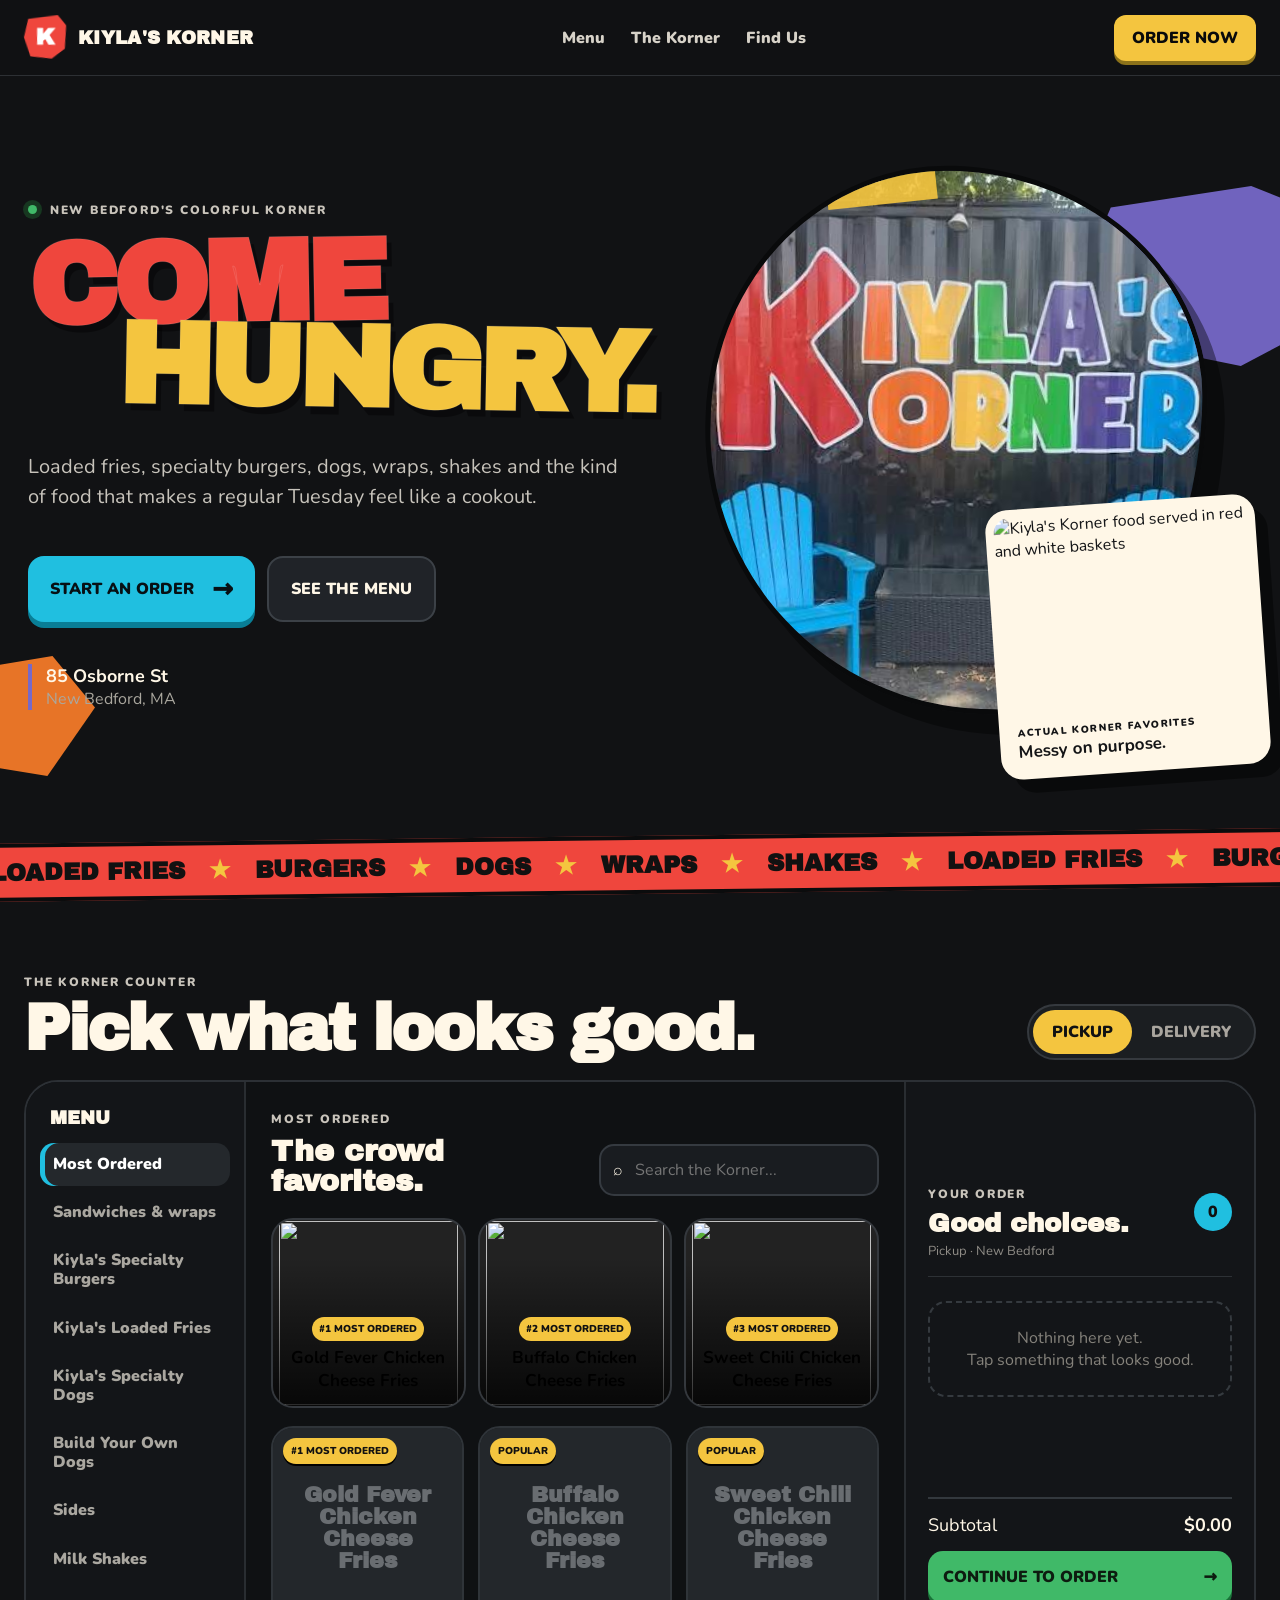
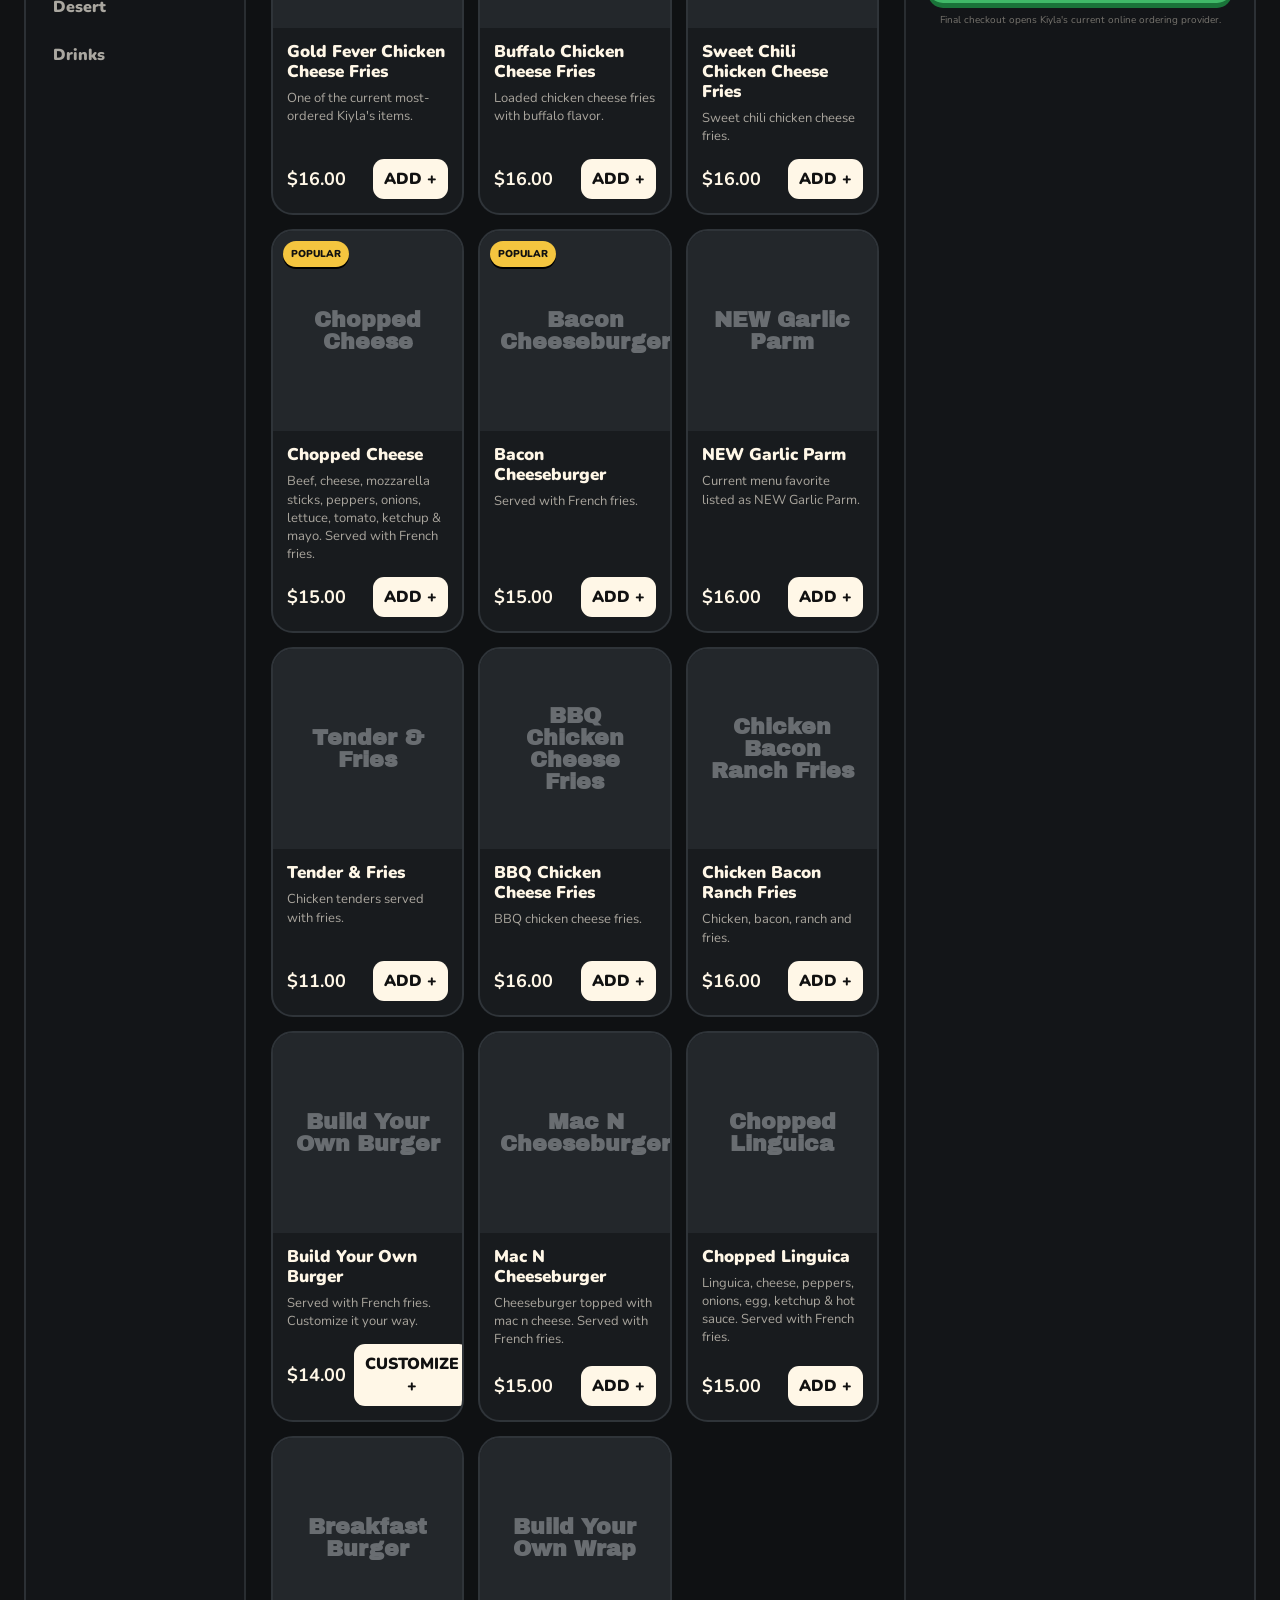
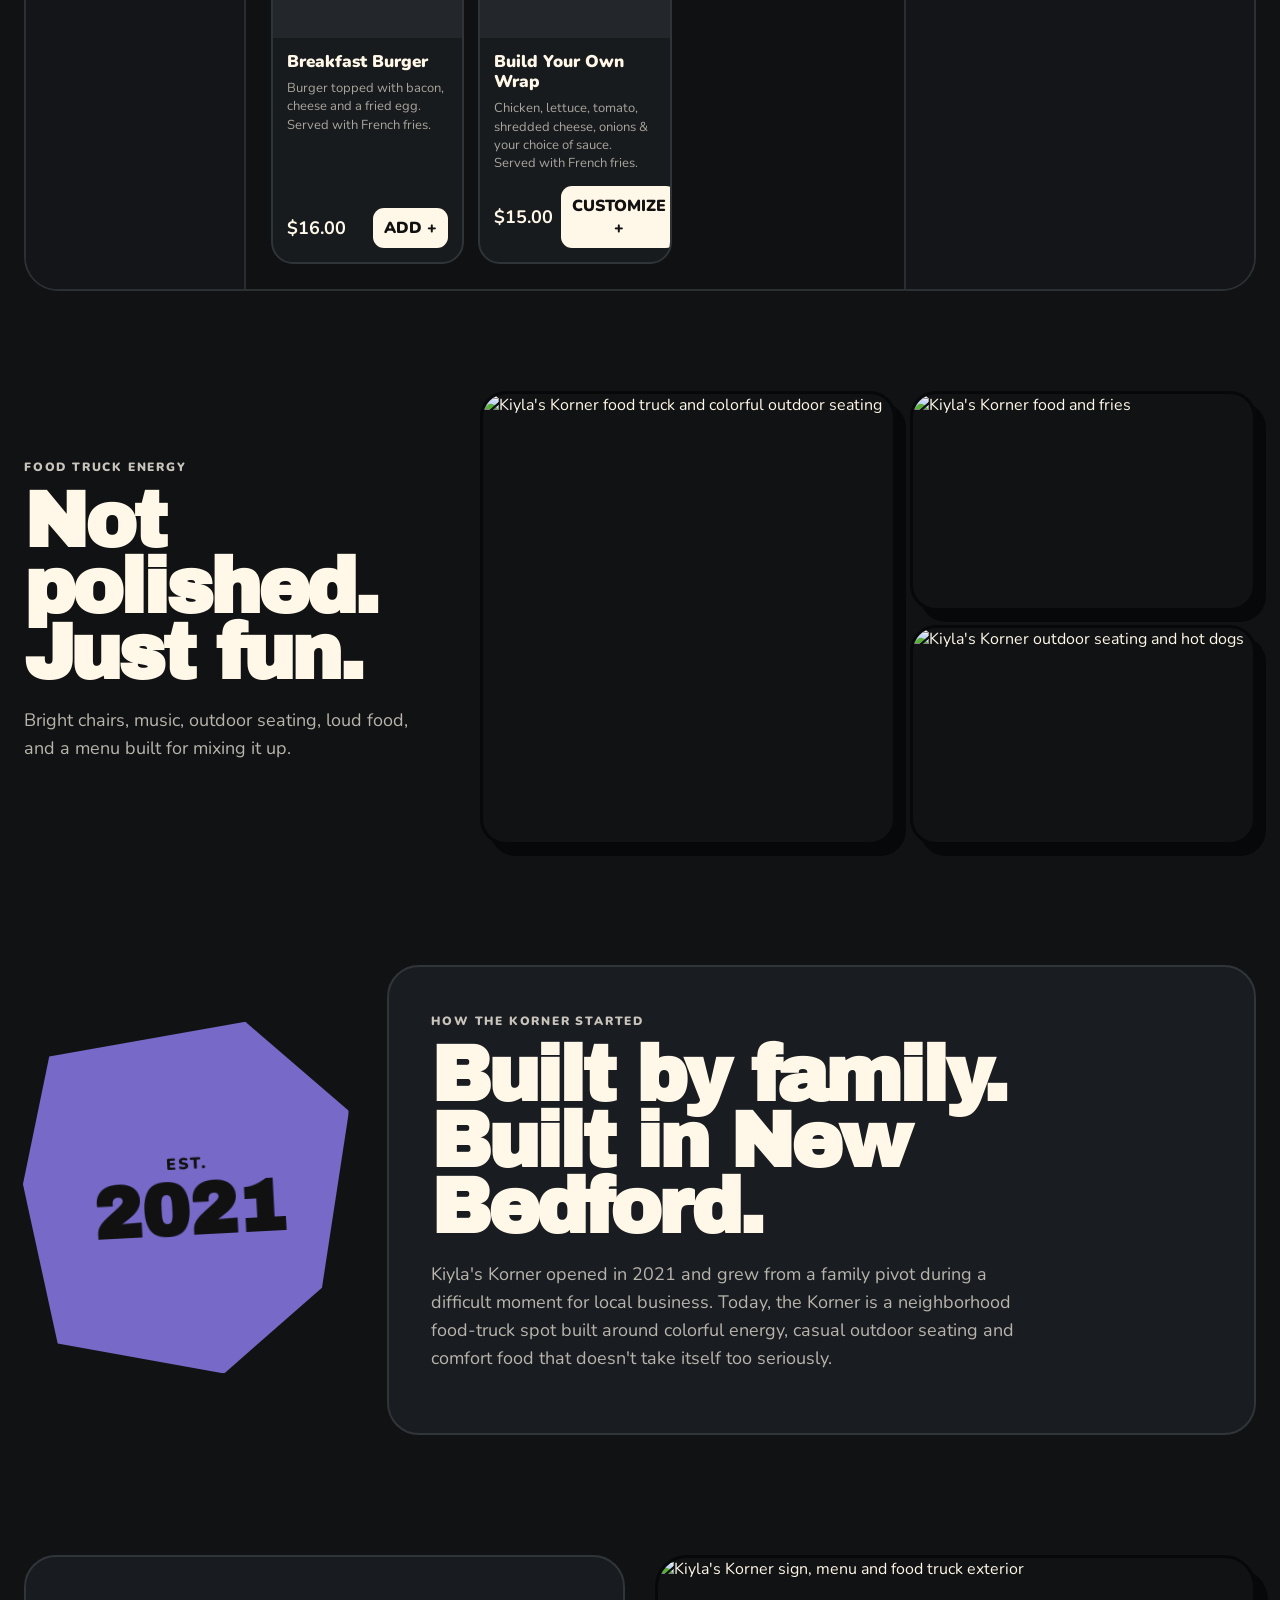
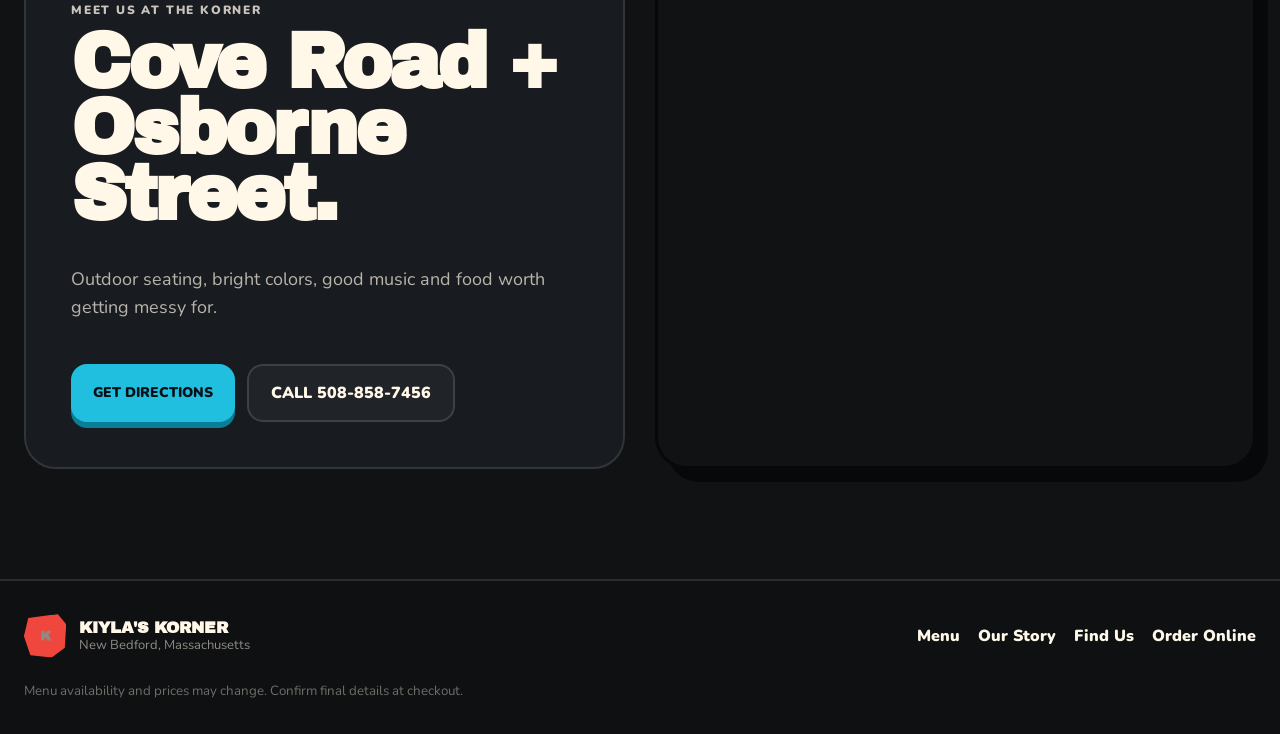
==== index.html @ dd26eed7 "Add files via upload" ====
<!doctype html>
<html lang="en">
<head>
  <meta charset="utf-8" />
  <meta name="viewport" content="width=device-width, initial-scale=1" />
  <title>Kiyla's Korner | New Bedford Food Truck</title>
  <meta name="description" content="Order Kiyla's Korner favorites in New Bedford: loaded fries, specialty burgers, dogs, wraps, shakes, sides and more." />
  <meta name="theme-color" content="#111214" />
  <link rel="canonical" href="https://kiylaskorner.com/" />
  <meta property="og:title" content="Kiyla's Korner | Come Hungry" />
  <meta property="og:description" content="A colorful New Bedford food truck with loaded fries, specialty burgers, dogs, wraps, shakes and more." />
  <meta property="og:type" content="restaurant" />
  <link rel="stylesheet" href="styles.css" />
  <script type="application/ld+json">
  {
    "@context":"https://schema.org",
    "@type":"Restaurant",
    "name":"Kiyla's Korner",
    "telephone":"+1-508-858-7456",
    "address":{
      "@type":"PostalAddress",
      "streetAddress":"85 Osborne St",
      "addressLocality":"New Bedford",
      "addressRegion":"MA",
      "postalCode":"02740",
      "addressCountry":"US"
    },
    "servesCuisine":["American","Burgers","Hot Dogs","Food Truck"],
    "acceptsReservations":"False",
    "url":"https://kiylaskorner.com/",
    "sameAs":["https://order.online/store/kiyla-s-korner-cove-rd-31271415"]
  }
  </script>
</head>
<body>
  <header class="site-header">
    <a class="brand" href="#top" aria-label="Kiyla's Korner home">
      <span class="brand-rock"><span>K</span></span>
      <span class="brand-name">KIYLA'S KORNER</span>
    </a>
    <nav class="desktop-nav" aria-label="Main navigation">
      <a href="#menu">Menu</a>
      <a href="#story">The Korner</a>
      <a href="#visit">Find Us</a>
    </nav>
    <button class="order-now" data-scroll-order>ORDER NOW</button>
  </header>

  <main id="top">
    <section class="hero">
      <div class="hero-stone hero-stone-a"></div>
      <div class="hero-stone hero-stone-b"></div>
      <div class="hero-copy">
        <div class="eyebrow"><span class="status-dot"></span> NEW BEDFORD'S COLORFUL KORNER</div>
        <h1 aria-label="Come hungry">
          <span class="hero-line red">COME</span>
          <span class="hero-line yellow">HUNGRY.</span>
        </h1>
        <p class="hero-sub">Loaded fries, specialty burgers, dogs, wraps, shakes and the kind of food that makes a regular Tuesday feel like a cookout.</p>
        <div class="hero-actions">
          <button class="big-cta" data-scroll-order>START AN ORDER <span>→</span></button>
          <a class="ghost-cta" href="#menu">SEE THE MENU</a>
        </div>
        <div class="hero-address">
          <strong>85 Osborne St</strong>
          <span>New Bedford, MA</span>
        </div>
      </div>

      <div class="hero-visual">
        <div class="hero-photo-frame">
          <img src="assets/kiylas-korner-brand-reference.png" alt="Kiyla's Korner colorful outdoor seating area and sign" />
          <span class="tape tape-a"></span>
          <span class="tape tape-b"></span>
        </div>
        <div class="hero-food-card">
          <img src="https://kiylas-korner.food-menu.net/media/2-kiylas-korner.jpg" alt="Kiyla's Korner food served in red and white baskets" />
          <div class="hero-food-card-copy">
            <span>ACTUAL KORNER FAVORITES</span>
            <strong>Messy on purpose.</strong>
          </div>
        </div>
      </div>
    </section>

    <section class="ticker" aria-label="Kiyla's Korner specialties">
      <div class="ticker-track">
        <span>LOADED FRIES</span><i>★</i><span>BURGERS</span><i>★</i><span>DOGS</span><i>★</i><span>WRAPS</span><i>★</i><span>SHAKES</span><i>★</i>
        <span>LOADED FRIES</span><i>★</i><span>BURGERS</span><i>★</i><span>DOGS</span><i>★</i><span>WRAPS</span><i>★</i><span>SHAKES</span><i>★</i>
      </div>
    </section>

    <section class="order-shell" id="menu">
      <div class="order-intro">
        <div>
          <span class="section-kicker">THE KORNER COUNTER</span>
          <h2>Pick what looks good.</h2>
        </div>
        <div class="service-toggle" role="group" aria-label="Order type">
          <button class="active" data-mode="pickup">PICKUP</button>
          <button data-mode="delivery">DELIVERY</button>
        </div>
      </div>

      <div class="order-app">
        <aside class="category-rail" aria-label="Menu categories">
          <div class="rail-title">MENU</div>
          <div id="categoryButtons"></div>
        </aside>

        <section class="menu-panel">
          <div class="menu-tools">
            <div>
              <span id="categoryLabel" class="section-kicker">MOST ORDERED</span>
              <h3 id="categoryTitle">The crowd favorites.</h3>
            </div>
            <label class="search-box">
              <span>⌕</span>
              <input id="menuSearch" type="search" placeholder="Search the Korner..." />
            </label>
          </div>

          <div id="popularStrip" class="popular-strip"></div>
          <div id="foodGrid" class="food-grid"></div>
        </section>

        <aside class="cart-panel" aria-label="Cart">
          <div class="cart-sticky">
            <div class="cart-heading">
              <div>
                <span class="section-kicker">YOUR ORDER</span>
                <h3>Good choices.</h3>
              </div>
              <span id="cartCountBubble" class="cart-count">0</span>
            </div>
            <div class="cart-mode" id="cartMode">Pickup · New Bedford</div>
            <div id="cartItems" class="cart-items"></div>
            <div class="cart-summary">
              <div><span>Subtotal</span><strong id="cartSubtotal">$0.00</strong></div>
              <button id="checkoutButton" class="checkout-btn">CONTINUE TO ORDER <span>→</span></button>
              <small>Final checkout opens Kiyla's current online ordering provider.</small>
            </div>
          </div>
        </aside>
      </div>
    </section>

    <section class="photo-break">
      <div class="photo-break-copy">
        <span class="section-kicker">FOOD TRUCK ENERGY</span>
        <h2>Not polished.<br>Just fun.</h2>
        <p>Bright chairs, music, outdoor seating, loud food, and a menu built for mixing it up.</p>
      </div>
      <div class="photo-mosaic">
        <div class="mosaic-card tall"><img src="https://kiylas-korner.food-menu.net/media/3-kiylas-korner.jpg" alt="Kiyla's Korner food truck and colorful outdoor seating" /></div>
        <div class="mosaic-card"><img src="https://kiylas-korner.food-menu.net/media/4-kiylas-korner.jpg" alt="Kiyla's Korner food and fries" /></div>
        <div class="mosaic-card"><img src="https://kiylas-korner.food-menu.net/media/5-kiylas-korner.jpg" alt="Kiyla's Korner outdoor seating and hot dogs" /></div>
      </div>
    </section>

    <section class="story" id="story">
      <div class="story-rock">
        <span>EST.</span>
        <strong>2021</strong>
      </div>
      <div class="story-copy">
        <span class="section-kicker">HOW THE KORNER STARTED</span>
        <h2>Built by family.<br>Built in New Bedford.</h2>
        <p>Kiyla's Korner opened in 2021 and grew from a family pivot during a difficult moment for local business. Today, the Korner is a neighborhood food-truck spot built around colorful energy, casual outdoor seating and comfort food that doesn't take itself too seriously.</p>
      </div>
    </section>

    <section class="visit" id="visit">
      <div class="visit-copy">
        <span class="section-kicker">MEET US AT THE KORNER</span>
        <h2>Cove Road + Osborne Street.</h2>
        <p>Outdoor seating, bright colors, good music and food worth getting messy for.</p>
        <div class="visit-actions">
          <a class="big-cta small" href="https://maps.apple.com/?q=Kiyla%27s%20Korner%2085%20Osborne%20St%20New%20Bedford%20MA" target="_blank" rel="noopener">GET DIRECTIONS</a>
          <a class="ghost-cta" href="tel:+15088587456">CALL 508-858-7456</a>
        </div>
      </div>
      <div class="visit-image">
        <img src="https://kiylas-korner.food-menu.net/media/1-kiylas-korner.jpg" alt="Kiyla's Korner sign, menu and food truck exterior" />
      </div>
    </section>
  </main>

  <footer>
    <div class="footer-brand">
      <span class="brand-rock"><span>K</span></span>
      <div>
        <strong>KIYLA'S KORNER</strong>
        <span>New Bedford, Massachusetts</span>
      </div>
    </div>
    <div class="footer-links">
      <a href="#menu">Menu</a>
      <a href="#story">Our Story</a>
      <a href="#visit">Find Us</a>
      <a href="https://order.online/store/kiyla-s-korner-cove-rd-31271415" target="_blank" rel="noopener">Order Online</a>
    </div>
    <small>Menu availability and prices may change. Confirm final details at checkout.</small>
  </footer>

  <div class="mobile-cart-bar" id="mobileCartBar">
    <div>
      <strong id="mobileCartCount">0 items</strong>
      <span id="mobileCartTotal">$0.00</span>
    </div>
    <button id="mobileCartButton">VIEW ORDER</button>
  </div>

  <dialog id="itemDialog" class="item-dialog">
    <button class="dialog-close" id="dialogClose" aria-label="Close">×</button>
    <div class="dialog-media" id="dialogMedia"></div>
    <div class="dialog-body">
      <span class="section-kicker" id="dialogCategory"></span>
      <h3 id="dialogName"></h3>
      <p id="dialogDescription"></p>
      <div id="dialogOptions" class="dialog-options"></div>
      <div class="dialog-bottom">
        <div>
          <span>Price</span>
          <strong id="dialogPrice"></strong>
        </div>
        <button id="dialogAdd">ADD TO ORDER</button>
      </div>
    </div>
  </dialog>

  <script src="app.js"></script>
</body>
</html>
---- styles.css ----
@import url('https://fonts.googleapis.com/css2?family=Archivo+Black&family=Nunito:wght@500;600;700;800;900&display=swap');

:root{
  --bg:#111214;--panel:#17191c;--panel2:#1d2024;--cream:#fff7e7;--muted:#aaa79e;
  --red:#ef463d;--orange:#f47b29;--yellow:#f4c53f;--green:#40b968;--purple:#7669c8;
  --blue:#3997dc;--cyan:#20bfe0;--line:#30343a;--black:#090a0b;
}
*{box-sizing:border-box}
html{scroll-behavior:smooth}
body{margin:0;background:var(--bg);color:var(--cream);font-family:Nunito,system-ui,sans-serif;overflow-x:hidden}
button,input{font:inherit}
button,a{touch-action:manipulation}
a{color:inherit}
.site-header{position:sticky;top:0;z-index:100;height:76px;padding:0 24px;display:flex;align-items:center;justify-content:space-between;gap:18px;background:rgba(17,18,20,.91);backdrop-filter:blur(14px);border-bottom:1px solid #2d3034}
.brand{display:flex;align-items:center;gap:11px;text-decoration:none}
.brand-rock{width:43px;height:43px;display:grid;place-items:center;background:var(--red);color:white;clip-path:polygon(13% 4%,82% 0,100% 25%,93% 79%,61% 100%,12% 91%,0 46%);transform:rotate(-4deg);filter:drop-shadow(3px 3px 0 #000)}
.brand-rock span{font:900 23px/1 "Archivo Black";transform:rotate(4deg)}
.brand-name{font:900 18px/1 "Archivo Black";letter-spacing:.3px}
.desktop-nav{display:flex;gap:26px}
.desktop-nav a{text-decoration:none;font-weight:900;color:#d7d2c8}
.desktop-nav a:hover{color:var(--cyan)}
.order-now{border:0;padding:12px 18px;border-radius:12px;background:var(--yellow);color:var(--black);font-weight:1000;box-shadow:0 4px 0 #8c721a}
.hero{min-height:760px;position:relative;display:grid;grid-template-columns:1fr 1fr;gap:36px;padding:58px max(28px,calc((100vw - 1480px)/2));overflow:hidden}
.hero-copy{position:relative;z-index:3;display:flex;flex-direction:column;justify-content:center;align-items:flex-start;padding:20px 0}
.eyebrow,.section-kicker{font-weight:1000;letter-spacing:1.8px;text-transform:uppercase;font-size:12px;color:#c9c4bb}
.status-dot{display:inline-block;width:9px;height:9px;border-radius:50%;background:var(--green);box-shadow:0 0 0 5px #173720;margin-right:8px}
.hero h1{margin:20px 0 18px;font:900 clamp(70px,9vw,148px)/.76 "Archivo Black";letter-spacing:-6px;text-transform:uppercase}
.hero-line{display:block;text-shadow:5px 7px 0 rgba(0,0,0,.4);-webkit-text-stroke:1px rgba(255,255,255,.12)}
.hero-line.red{color:var(--red);transform:rotate(-1deg)}
.hero-line.yellow{color:var(--yellow);margin-left:7vw;transform:rotate(1deg)}
.hero-sub{max-width:590px;color:#c7c3bb;font-size:20px;line-height:1.5}
.hero-actions,.visit-actions{display:flex;gap:12px;flex-wrap:wrap;margin-top:24px}
.big-cta,.ghost-cta{border:0;border-radius:16px;padding:16px 22px;text-decoration:none;font-weight:1000;display:inline-flex;align-items:center;gap:18px}
.big-cta{background:var(--cyan);color:#071014;box-shadow:0 6px 0 #097e96}
.big-cta span{font-size:25px}
.big-cta.small{font-size:14px}
.ghost-cta{background:#202328;border:2px solid #3c4147;color:var(--cream)}
.hero-address{display:flex;flex-direction:column;margin-top:42px;border-left:4px solid var(--purple);padding-left:14px}
.hero-address strong{font-size:18px}.hero-address span{color:var(--muted)}
.hero-visual{position:relative;min-height:640px;display:flex;align-items:center;justify-content:center}
.hero-photo-frame{position:absolute;inset:5% 8% 10% 3%;border-radius:48% 52% 40% 57% / 47% 42% 58% 52%;overflow:hidden;border:5px solid #090a0b;box-shadow:18px 20px 0 rgba(0,0,0,.4);transform:rotate(2deg)}
.hero-photo-frame img{width:100%;height:100%;object-fit:cover;display:block}
.hero-food-card{position:absolute;width:48%;right:-2%;bottom:1%;background:var(--cream);color:#141517;padding:8px;border-radius:22px;box-shadow:12px 14px 0 rgba(0,0,0,.45);transform:rotate(-4deg);z-index:4}
.hero-food-card img{width:100%;aspect-ratio:1.28/1;object-fit:cover;object-position:73% center;border-radius:16px;display:block}
.hero-food-card-copy{padding:10px 10px 8px}.hero-food-card-copy span{display:block;font-size:10px;font-weight:1000;letter-spacing:1.4px}.hero-food-card-copy strong{font-size:17px}
.tape{position:absolute;width:110px;height:28px;background:rgba(244,197,63,.9);z-index:2}.tape-a{top:8px;left:22%;transform:rotate(-8deg)}.tape-b{bottom:18px;right:12%;transform:rotate(6deg);background:rgba(32,191,224,.88)}
.hero-stone{position:absolute;opacity:.95;filter:drop-shadow(8px 8px 0 #070809)}
.hero-stone-a{width:260px;height:180px;background:var(--purple);right:-70px;top:110px;clip-path:polygon(8% 12%,62% 0,100% 22%,92% 74%,58% 100%,7% 85%,0 39%)}
.hero-stone-b{width:170px;height:120px;background:var(--orange);left:-75px;bottom:60px;clip-path:polygon(8% 16%,75% 0,100% 43%,72% 100%,8% 85%,0 40%)}
.ticker{overflow:hidden;background:var(--red);border-block:4px solid #0b0c0d;transform:rotate(-.7deg);margin-inline:-10px}
.ticker-track{display:flex;gap:24px;white-space:nowrap;padding:13px 0;font:900 24px/1 "Archivo Black";color:#111;animation:ticker 24s linear infinite}
.ticker i{font-style:normal;color:var(--yellow)}
@keyframes ticker{to{transform:translateX(-50%)}}
.order-shell{max-width:1540px;margin:76px auto;padding:0 24px}
.order-intro{display:flex;align-items:end;justify-content:space-between;gap:18px;margin-bottom:20px}
.order-intro h2{font:900 clamp(38px,5vw,68px)/.95 "Archivo Black";margin:7px 0 0;letter-spacing:-2px}
.service-toggle{display:flex;background:#1b1e21;border:2px solid #35393e;padding:4px;border-radius:999px}
.service-toggle button{border:0;background:transparent;color:#a9a59e;font-weight:1000;padding:11px 19px;border-radius:999px}
.service-toggle button.active{background:var(--yellow);color:#101113}
.order-app{display:grid;grid-template-columns:220px minmax(0,1fr) 350px;border:2px solid #2c3035;border-radius:34px;overflow:hidden;background:#0f1113;min-height:800px}
.category-rail{padding:22px 14px;border-right:2px solid #292d31;background:#131518}
.rail-title{font:900 18px/1 "Archivo Black";margin:5px 10px 16px}
#categoryButtons{display:flex;flex-direction:column;gap:5px}
#categoryButtons button{border:0;background:transparent;color:#aaa7a0;text-align:left;padding:12px 13px;border-radius:14px;font-weight:900;line-height:1.2}
#categoryButtons button.active{background:#24282c;color:white;box-shadow:inset 5px 0 var(--cyan)}
.menu-panel{padding:25px;min-width:0}
.menu-tools{display:flex;justify-content:space-between;align-items:end;gap:18px;margin-bottom:22px}
.menu-tools h3{font:900 30px/1 "Archivo Black";margin:7px 0 0}
.search-box{display:flex;align-items:center;gap:8px;background:#191c20;border:2px solid #353a40;border-radius:15px;padding:0 12px;min-width:280px}
.search-box input{width:100%;background:none;border:0;outline:none;color:white;padding:13px 4px}
.popular-strip{display:grid;grid-template-columns:repeat(3,1fr);gap:12px;margin-bottom:18px}
.popular-card{min-height:190px;position:relative;border-radius:22px;overflow:hidden;border:2px solid #34383d;background:#222}
.popular-card img{width:100%;height:100%;object-fit:cover;display:block}
.popular-card::after{content:"";position:absolute;inset:0;background:linear-gradient(transparent 20%,rgba(0,0,0,.78))}
.popular-card-copy{position:absolute;z-index:2;left:14px;right:14px;bottom:14px}
.popular-card-copy span{font-size:10px;font-weight:1000;background:var(--yellow);color:#111;padding:5px 7px;border-radius:999px}
.popular-card-copy strong{display:block;font-size:17px;margin-top:8px}
.food-grid{display:grid;grid-template-columns:repeat(3,minmax(0,1fr));gap:14px}
.food-card{position:relative;background:#181b1e;border:2px solid #2f3439;border-radius:22px;overflow:hidden;display:flex;flex-direction:column;transition:.18s transform,.18s border-color}
.food-card:hover{transform:translateY(-5px);border-color:#5b6168}
.food-photo{height:200px;background:#23272b;position:relative;overflow:hidden}
.food-photo img{width:100%;height:100%;object-fit:cover;display:block;transition:.28s transform}
.food-card:hover .food-photo img{transform:scale(1.035)}
.image-fallback{position:absolute;inset:0;display:grid;place-items:center;background:#23272b;color:#696d71;font:900 22px/1 "Archivo Black";text-align:center;padding:20px}
.food-badge{position:absolute;top:10px;left:10px;z-index:2;background:var(--yellow);color:#111;font-size:10px;font-weight:1000;padding:6px 8px;border-radius:999px;box-shadow:0 2px 0 #000}
.food-copy{padding:14px;display:flex;flex-direction:column;flex:1}
.food-name{font-weight:1000;font-size:17px;line-height:1.18}
.food-desc{color:#a9a59d;font-size:13px;line-height:1.4;margin:7px 0 14px}
.food-bottom{margin-top:auto;display:flex;align-items:center;justify-content:space-between;gap:8px}
.food-bottom strong{font-size:18px}
.food-add{border:0;background:var(--cream);color:#111;border-radius:11px;padding:9px 11px;font-weight:1000}
.cart-panel{border-left:2px solid #292d31;background:#131518;padding:22px}
.cart-sticky{position:sticky;top:100px}
.cart-heading{display:flex;justify-content:space-between;align-items:center}.cart-heading h3{font:900 26px/1 "Archivo Black";margin:6px 0}
.cart-count{width:38px;height:38px;border-radius:50%;background:var(--cyan);color:#111;display:grid;place-items:center;font-weight:1000}
.cart-mode{color:#8f8c86;font-size:13px;padding-bottom:16px;border-bottom:1px solid #2d3135}
.cart-items{min-height:220px;max-height:450px;overflow:auto;padding:8px 0}
.empty-cart{border:2px dashed #353a3f;border-radius:18px;padding:24px;text-align:center;color:#85827b;margin-top:16px}
.cart-line{display:grid;grid-template-columns:1fr auto;gap:9px;padding:12px 0;border-bottom:1px solid #2d3135}
.cart-line strong{font-size:14px}.cart-line small{display:block;color:#8c8982;margin-top:4px}
.cart-qty{display:flex;align-items:center;gap:6px}.cart-qty button{width:26px;height:26px;border-radius:50%;border:1px solid #50555a;background:#22262a;color:white}
.cart-summary{padding-top:14px;border-top:2px solid #33383d}
.cart-summary>div{display:flex;justify-content:space-between;font-size:18px}
.checkout-btn{width:100%;border:0;border-radius:15px;background:var(--green);color:#0d1c10;font-weight:1000;padding:15px;margin-top:14px;display:flex;justify-content:space-between;box-shadow:0 5px 0 #1a7339}
.cart-summary small{display:block;color:#77746e;text-align:center;margin-top:10px;font-size:10px}
.photo-break{max-width:1540px;margin:100px auto;padding:0 24px;display:grid;grid-template-columns:.7fr 1.3fr;gap:38px;align-items:center}
.photo-break-copy h2,.story h2,.visit h2{font:900 clamp(46px,6vw,82px)/.86 "Archivo Black";letter-spacing:-3px;margin:12px 0 20px}
.photo-break-copy p,.story-copy p,.visit-copy p{font-size:18px;line-height:1.55;color:#b8b4ac;max-width:600px}
.photo-mosaic{display:grid;grid-template-columns:1.2fr 1fr;grid-template-rows:1fr 1fr;gap:14px}
.mosaic-card{border-radius:26px;overflow:hidden;border:3px solid #070809;box-shadow:10px 11px 0 #070809;min-height:220px}
.mosaic-card.tall{grid-row:1/3}
.mosaic-card img{width:100%;height:100%;object-fit:cover;display:block}
.story{max-width:1540px;margin:120px auto;padding:0 24px;display:grid;grid-template-columns:.55fr 1.45fr;gap:34px;align-items:center}
.story-rock{min-height:350px;background:var(--purple);color:#111;clip-path:polygon(10% 7%,70% 0,100% 27%,89% 77%,58% 100%,8% 89%,0 43%);display:flex;flex-direction:column;align-items:center;justify-content:center;filter:drop-shadow(14px 15px 0 #070809);transform:rotate(-3deg)}
.story-rock span{font-weight:1000;letter-spacing:2px}.story-rock strong{font:900 72px/1 "Archivo Black"}
.story-copy{background:#191c20;border:2px solid #30353a;padding:42px;border-radius:32px}
.visit{max-width:1540px;margin:90px auto 110px;padding:0 24px;display:grid;grid-template-columns:1fr 1fr;gap:30px;align-items:stretch}
.visit-copy{background:#181b1f;border-radius:32px;padding:45px;border:2px solid #30353a;display:flex;flex-direction:column;justify-content:center}
.visit-image{border-radius:32px;overflow:hidden;border:3px solid #070809;box-shadow:12px 13px 0 #070809;min-height:470px}
.visit-image img{width:100%;height:100%;object-fit:cover;display:block}
footer{padding:34px max(24px,calc((100vw - 1490px)/2));border-top:2px solid #292d31;display:grid;grid-template-columns:1fr auto;gap:24px;align-items:center;background:#0e1012}
.footer-brand{display:flex;gap:12px;align-items:center}.footer-brand div{display:flex;flex-direction:column}.footer-brand strong{font-family:"Archivo Black"}.footer-brand span{color:#8f8c85;font-size:13px}
.footer-links{display:flex;gap:18px}.footer-links a{text-decoration:none;font-weight:900}
footer>small{grid-column:1/-1;color:#6f6d68}
.mobile-cart-bar{display:none}
.item-dialog{padding:0;border:0;border-radius:30px;background:#14171a;color:var(--cream);width:min(720px,94vw);max-height:90vh;overflow:auto;box-shadow:0 24px 80px rgba(0,0,0,.65)}
.item-dialog::backdrop{background:rgba(0,0,0,.72);backdrop-filter:blur(7px)}
.dialog-close{position:absolute;right:14px;top:14px;z-index:3;width:40px;height:40px;border-radius:50%;border:0;background:rgba(0,0,0,.65);color:white;font-size:28px}
.dialog-media{height:300px;background:#24272b;overflow:hidden}.dialog-media img{width:100%;height:100%;object-fit:cover}
.dialog-body{padding:26px}.dialog-body h3{font:900 32px/1 "Archivo Black";margin:8px 0 10px}.dialog-body p{color:#b0aca5;line-height:1.5}
.dialog-options h4{margin:20px 0 9px}.option-chips{display:flex;flex-wrap:wrap;gap:8px}
.option-chip{border:2px solid #3d4248;background:#202429;color:#ddd;border-radius:999px;padding:8px 11px;font-weight:900}.option-chip.selected{background:var(--yellow);color:#111;border-color:var(--yellow)}
.dialog-bottom{margin-top:25px;display:flex;justify-content:space-between;align-items:center;gap:12px;border-top:1px solid #34383d;padding-top:20px}.dialog-bottom>div{display:flex;flex-direction:column}.dialog-bottom strong{font-size:24px}
.dialog-bottom button{border:0;background:var(--cyan);color:#0a1114;border-radius:14px;padding:13px 17px;font-weight:1000}
@media (max-width:1180px){
  .order-app{grid-template-columns:190px 1fr}.cart-panel{display:none}
  .food-grid{grid-template-columns:repeat(2,1fr)}
  .mobile-cart-bar{display:flex;position:fixed;z-index:120;left:14px;right:14px;bottom:14px;background:var(--cream);color:#111;border-radius:18px;padding:11px 12px 11px 16px;justify-content:space-between;align-items:center;box-shadow:0 12px 50px rgba(0,0,0,.48)}
  .mobile-cart-bar div{display:flex;gap:10px;align-items:center}.mobile-cart-bar span{color:#514f4a}
  .mobile-cart-bar button{border:0;background:#111;color:white;border-radius:12px;padding:11px 15px;font-weight:1000}
}
@media (max-width:820px){
  .site-header{height:68px;padding:0 14px}.desktop-nav{display:none}.brand-name{font-size:15px}.order-now{padding:10px 13px}
  .hero{display:block;min-height:0;padding:36px 16px 54px}.hero-copy{padding:0}.hero h1{font-size:clamp(64px,22vw,102px);letter-spacing:-4px}.hero-line.yellow{margin-left:14vw}
  .hero-sub{font-size:17px}.hero-address{margin-top:28px}
  .hero-visual{min-height:510px;margin-top:25px}.hero-photo-frame{inset:2% 4% 13% 1%}.hero-food-card{width:55%;right:0}
  .order-shell{margin:46px auto;padding:0 12px}.order-intro{align-items:flex-start;flex-direction:column}.order-intro h2{font-size:45px}
  .order-app{display:block;border-radius:26px}.category-rail{border-right:0;border-bottom:2px solid #292d31;padding:13px}.rail-title{display:none}#categoryButtons{flex-direction:row;overflow-x:auto;padding-bottom:3px;scrollbar-width:none}#categoryButtons button{white-space:nowrap;flex:0 0 auto}#categoryButtons button.active{box-shadow:inset 0 -4px var(--cyan)}
  .menu-panel{padding:16px}.menu-tools{display:block}.search-box{min-width:0;margin-top:14px}.popular-strip{grid-template-columns:repeat(3,76vw);overflow-x:auto;scroll-snap-type:x mandatory;padding-bottom:5px}.popular-card{scroll-snap-align:start}
  .food-grid{grid-template-columns:1fr 1fr;gap:10px}.food-photo{height:150px}.food-copy{padding:11px}.food-name{font-size:15px}.food-desc{font-size:12px}.food-bottom strong{font-size:16px}.food-add{padding:8px 9px;font-size:12px}
  .photo-break,.story,.visit{display:block;margin:70px auto;padding:0 16px}.photo-break-copy h2,.story h2,.visit h2{font-size:54px}.photo-mosaic{margin-top:26px;display:grid;grid-template-columns:1fr 1fr}.mosaic-card{min-height:180px}.story-rock{min-height:280px;margin-bottom:30px}.story-copy,.visit-copy{padding:27px}.visit-image{margin-top:18px;min-height:360px}
  footer{display:block;padding:28px 18px 95px}.footer-links{flex-wrap:wrap;margin:22px 0}
  .dialog-media{height:240px}
}
@media (max-width:520px){
  .brand-rock{width:38px;height:38px}.brand-rock span{font-size:20px}
  .hero-visual{min-height:430px}.hero-food-card{width:62%}
  .food-grid{grid-template-columns:1fr 1fr}.food-photo{height:128px}.food-desc{display:none}.food-name{font-size:14px}
  .photo-mosaic{grid-template-columns:1fr}.mosaic-card.tall{grid-row:auto}.mosaic-card{min-height:240px}
}
@media (prefers-reduced-motion:reduce){*{scroll-behavior:auto!important}.ticker-track{animation:none}}
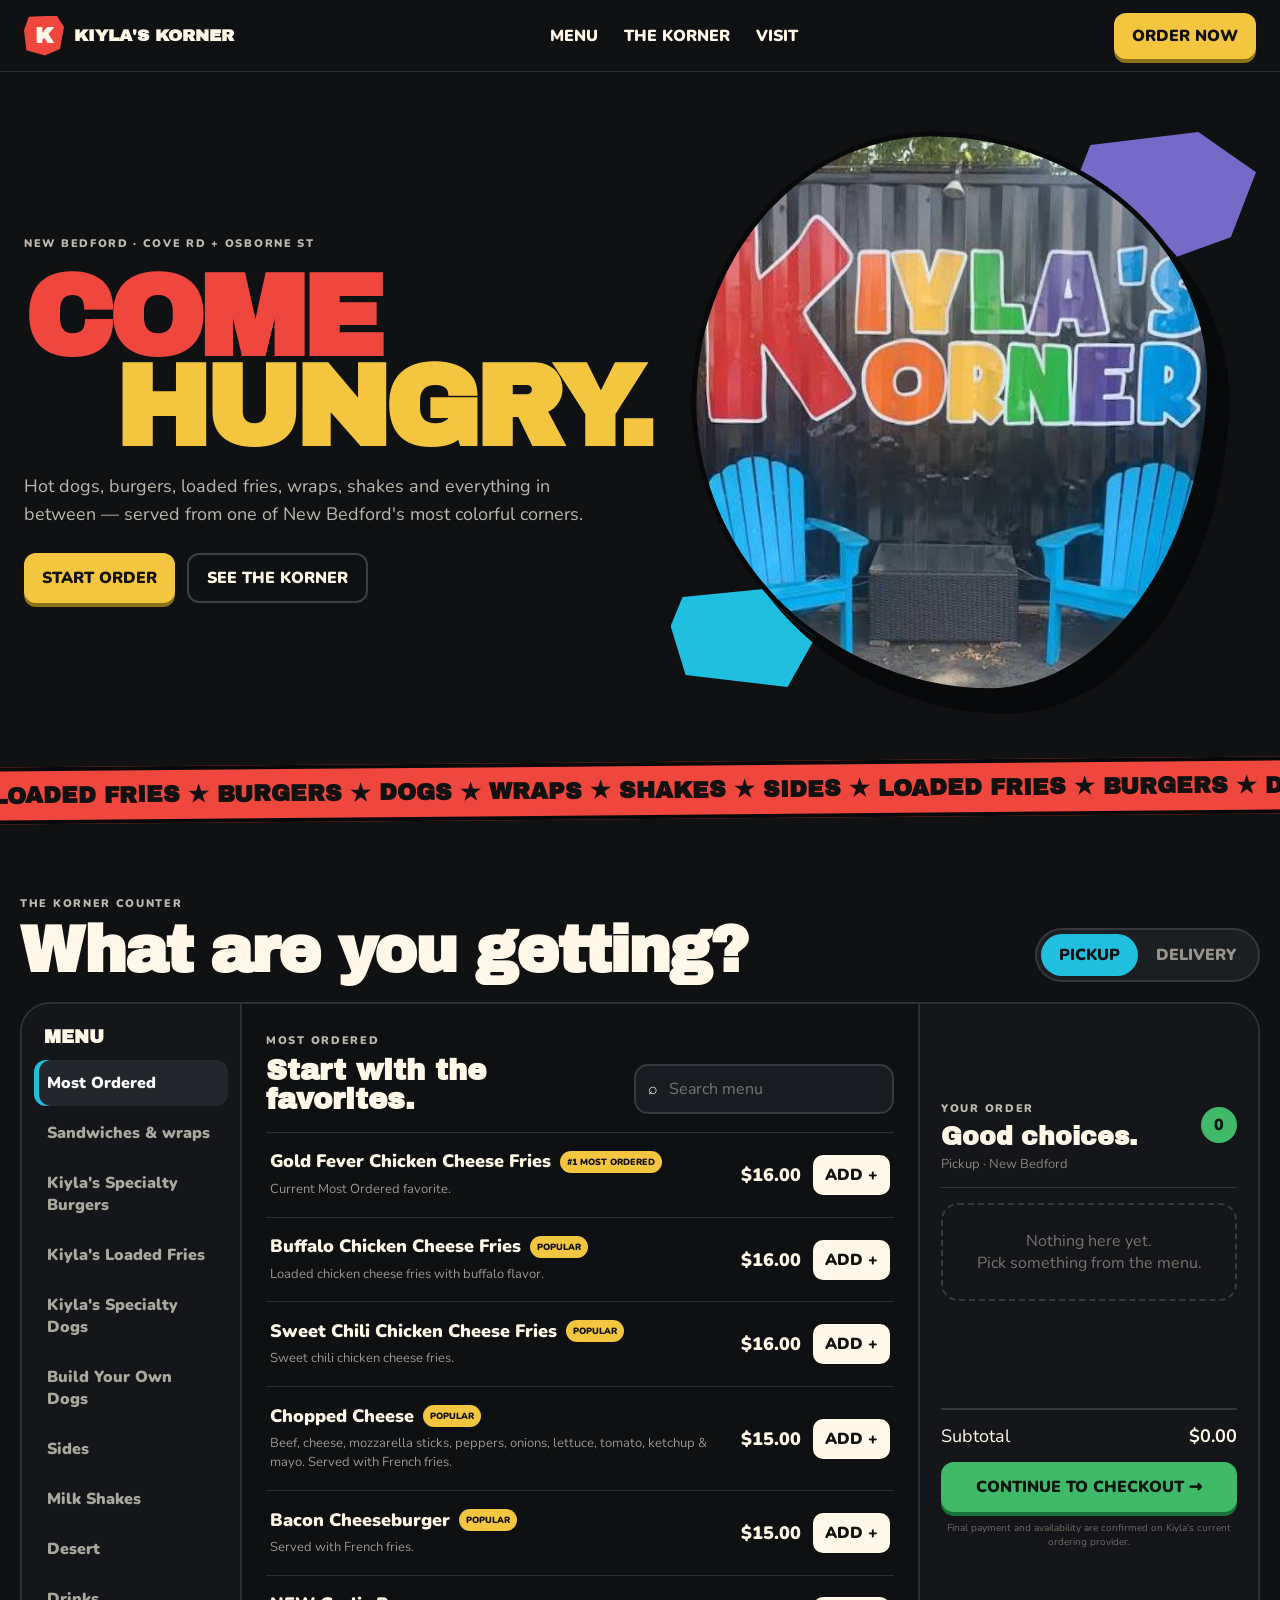
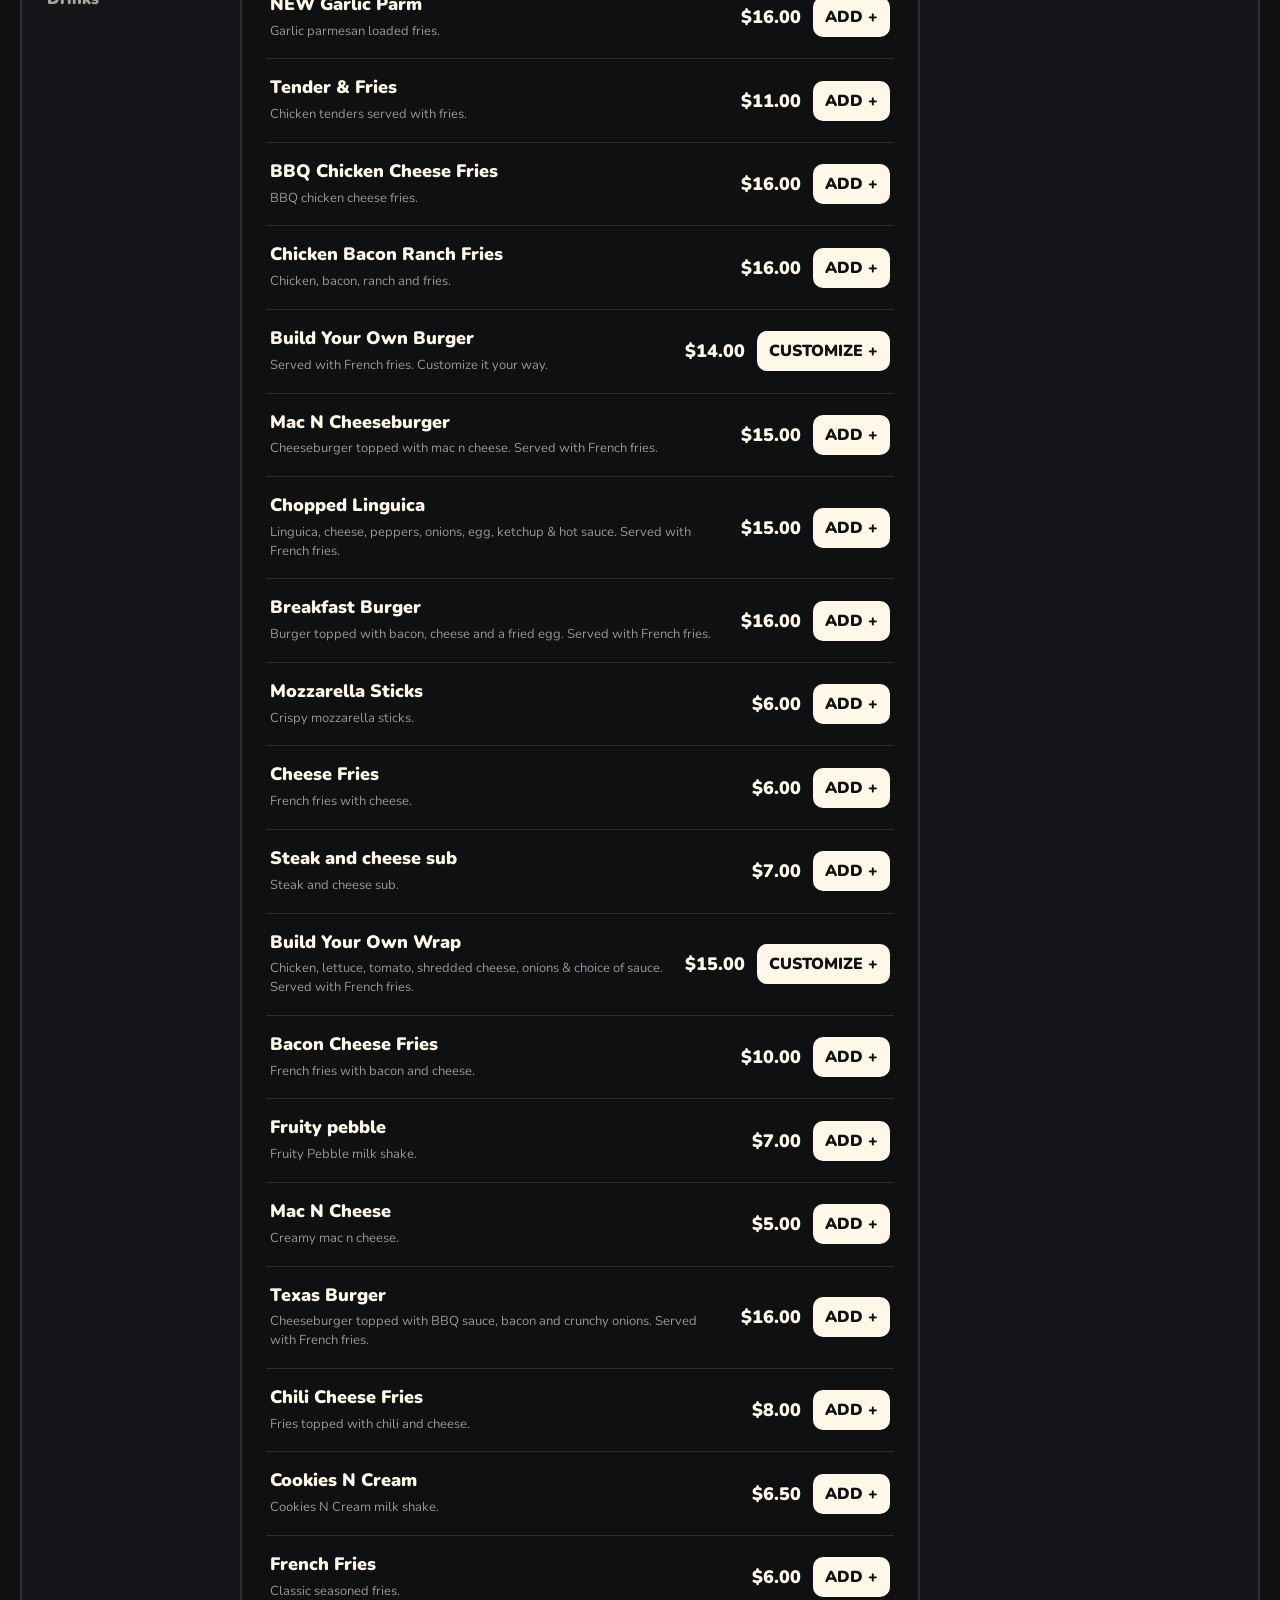
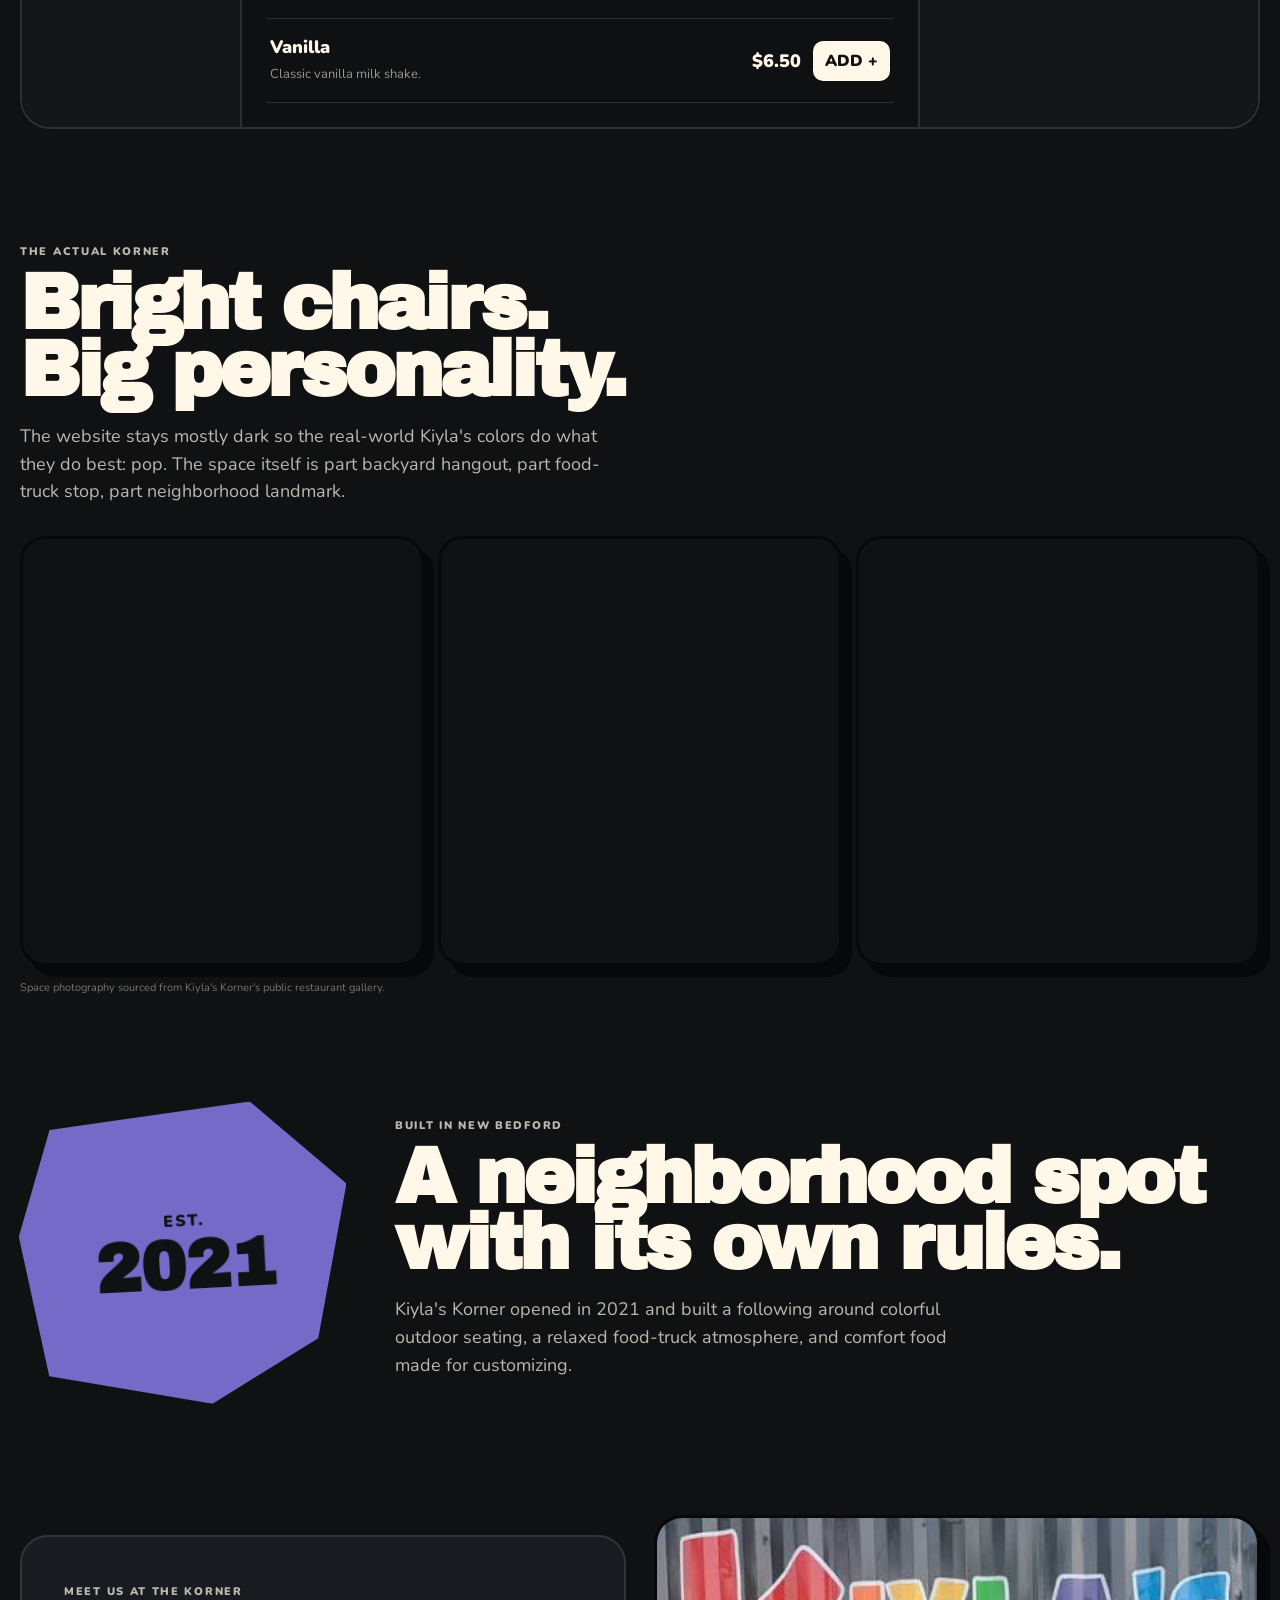
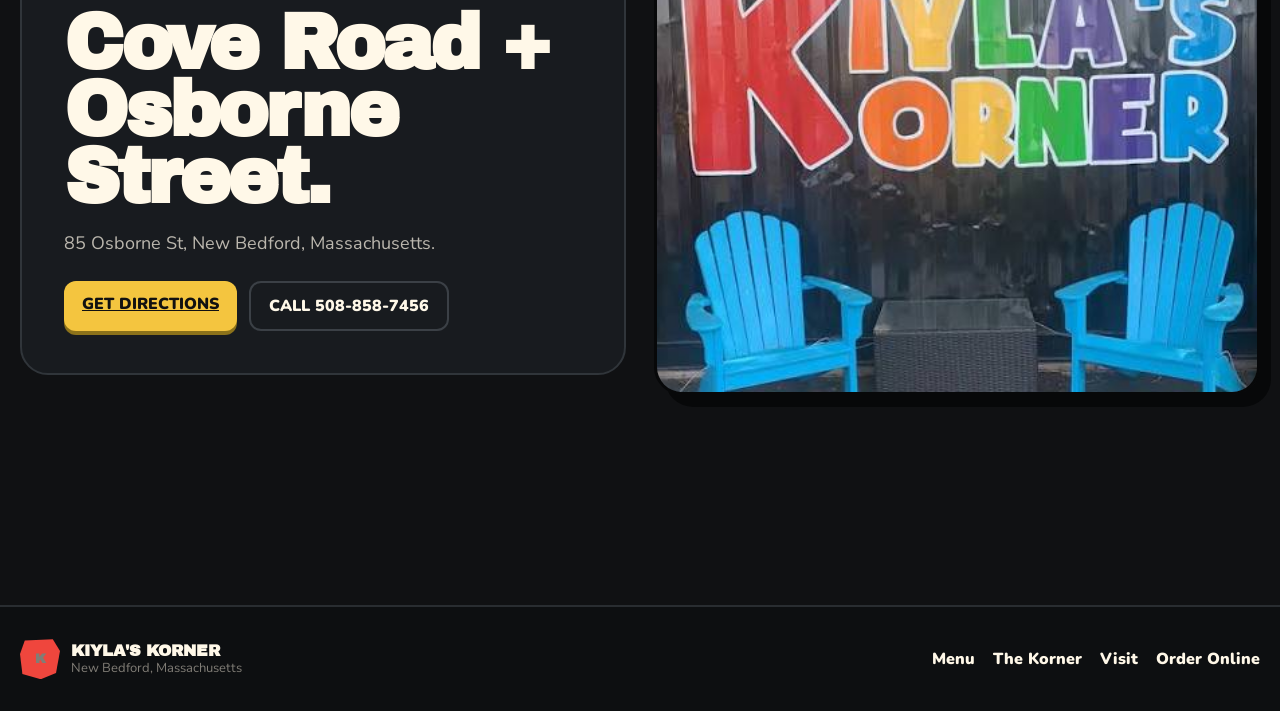
==== commit 9e58f8b8: "Add files via upload" ====
--- a/index.html
+++ b/index.html
@@ -3,232 +3,176 @@
 <head>
   <meta charset="utf-8" />
   <meta name="viewport" content="width=device-width, initial-scale=1" />
-  <title>Kiyla's Korner | New Bedford Food Truck</title>
-  <meta name="description" content="Order Kiyla's Korner favorites in New Bedford: loaded fries, specialty burgers, dogs, wraps, shakes, sides and more." />
-  <meta name="theme-color" content="#111214" />
-  <link rel="canonical" href="https://kiylaskorner.com/" />
-  <meta property="og:title" content="Kiyla's Korner | Come Hungry" />
-  <meta property="og:description" content="A colorful New Bedford food truck with loaded fries, specialty burgers, dogs, wraps, shakes and more." />
-  <meta property="og:type" content="restaurant" />
+  <title>Kiyla's Korner | Order Online | New Bedford, MA</title>
+  <meta name="description" content="Order Kiyla's Korner in New Bedford: loaded fries, specialty burgers, dogs, sandwiches, wraps, shakes, sides and more." />
+  <meta name="theme-color" content="#101113" />
   <link rel="stylesheet" href="styles.css" />
-  <script type="application/ld+json">
-  {
-    "@context":"https://schema.org",
-    "@type":"Restaurant",
-    "name":"Kiyla's Korner",
-    "telephone":"+1-508-858-7456",
-    "address":{
-      "@type":"PostalAddress",
-      "streetAddress":"85 Osborne St",
-      "addressLocality":"New Bedford",
-      "addressRegion":"MA",
-      "postalCode":"02740",
-      "addressCountry":"US"
-    },
-    "servesCuisine":["American","Burgers","Hot Dogs","Food Truck"],
-    "acceptsReservations":"False",
-    "url":"https://kiylaskorner.com/",
-    "sameAs":["https://order.online/store/kiyla-s-korner-cove-rd-31271415"]
-  }
-  </script>
 </head>
 <body>
-  <header class="site-header">
-    <a class="brand" href="#top" aria-label="Kiyla's Korner home">
-      <span class="brand-rock"><span>K</span></span>
-      <span class="brand-name">KIYLA'S KORNER</span>
-    </a>
-    <nav class="desktop-nav" aria-label="Main navigation">
-      <a href="#menu">Menu</a>
-      <a href="#story">The Korner</a>
-      <a href="#visit">Find Us</a>
-    </nav>
-    <button class="order-now" data-scroll-order>ORDER NOW</button>
-  </header>
+<header class="topbar">
+  <a class="brand" href="#top">
+    <span class="logo-chip">K</span>
+    <span>KIYLA'S KORNER</span>
+  </a>
+  <nav>
+    <a href="#menu">MENU</a>
+    <a href="#space">THE KORNER</a>
+    <a href="#visit">VISIT</a>
+  </nav>
+  <button class="header-order" data-scroll-menu>ORDER NOW</button>
+</header>
 
-  <main id="top">
-    <section class="hero">
-      <div class="hero-stone hero-stone-a"></div>
-      <div class="hero-stone hero-stone-b"></div>
-      <div class="hero-copy">
-        <div class="eyebrow"><span class="status-dot"></span> NEW BEDFORD'S COLORFUL KORNER</div>
-        <h1 aria-label="Come hungry">
-          <span class="hero-line red">COME</span>
-          <span class="hero-line yellow">HUNGRY.</span>
-        </h1>
-        <p class="hero-sub">Loaded fries, specialty burgers, dogs, wraps, shakes and the kind of food that makes a regular Tuesday feel like a cookout.</p>
-        <div class="hero-actions">
-          <button class="big-cta" data-scroll-order>START AN ORDER <span>→</span></button>
-          <a class="ghost-cta" href="#menu">SEE THE MENU</a>
+<main id="top">
+  <section class="hero">
+    <div class="hero-copy">
+      <span class="eyebrow">NEW BEDFORD · COVE RD + OSBORNE ST</span>
+      <h1>
+        <span class="c-red">COME</span>
+        <span class="c-yellow">HUNGRY.</span>
+      </h1>
+      <p>Hot dogs, burgers, loaded fries, wraps, shakes and everything in between — served from one of New Bedford's most colorful corners.</p>
+      <div class="hero-actions">
+        <button class="primary" data-scroll-menu>START ORDER</button>
+        <a class="secondary" href="#space">SEE THE KORNER</a>
+      </div>
+    </div>
+
+    <div class="hero-photo">
+      <img src="assets/kiylas-korner-brand-reference.png" alt="Kiyla's Korner colorful outdoor seating and sign">
+      <div class="rock rock-a"></div>
+      <div class="rock rock-b"></div>
+    </div>
+  </section>
+
+  <section class="marquee" aria-hidden="true">
+    <div>LOADED FRIES ★ BURGERS ★ DOGS ★ WRAPS ★ SHAKES ★ SIDES ★ LOADED FRIES ★ BURGERS ★ DOGS ★ WRAPS ★</div>
+  </section>
+
+  <section id="menu" class="menu-shell">
+    <div class="menu-heading">
+      <div>
+        <span class="eyebrow">THE KORNER COUNTER</span>
+        <h2>What are you getting?</h2>
+      </div>
+      <div class="mode-toggle">
+        <button class="active" data-mode="pickup">PICKUP</button>
+        <button data-mode="delivery">DELIVERY</button>
+      </div>
+    </div>
+
+    <div class="menu-layout">
+      <aside class="menu-categories">
+        <div class="category-title">MENU</div>
+        <div id="categoryButtons"></div>
+      </aside>
+
+      <section class="menu-list-panel">
+        <div class="menu-toolbar">
+          <div>
+            <span class="eyebrow" id="categoryEyebrow">MOST ORDERED</span>
+            <h3 id="categoryHeading">Start with the favorites.</h3>
+          </div>
+          <label class="search">
+            <span>⌕</span>
+            <input id="menuSearch" type="search" placeholder="Search menu">
+          </label>
         </div>
-        <div class="hero-address">
-          <strong>85 Osborne St</strong>
-          <span>New Bedford, MA</span>
-        </div>
-      </div>
 
-      <div class="hero-visual">
-        <div class="hero-photo-frame">
-          <img src="assets/kiylas-korner-brand-reference.png" alt="Kiyla's Korner colorful outdoor seating area and sign" />
-          <span class="tape tape-a"></span>
-          <span class="tape tape-b"></span>
-        </div>
-        <div class="hero-food-card">
-          <img src="https://kiylas-korner.food-menu.net/media/2-kiylas-korner.jpg" alt="Kiyla's Korner food served in red and white baskets" />
-          <div class="hero-food-card-copy">
-            <span>ACTUAL KORNER FAVORITES</span>
-            <strong>Messy on purpose.</strong>
+        <div id="menuList" class="menu-list"></div>
+      </section>
+
+      <aside class="cart">
+        <div class="cart-inner">
+          <div class="cart-top">
+            <div>
+              <span class="eyebrow">YOUR ORDER</span>
+              <h3>Good choices.</h3>
+            </div>
+            <span id="cartCount" class="count">0</span>
+          </div>
+          <div id="cartMode" class="cart-mode">Pickup · New Bedford</div>
+          <div id="cartItems" class="cart-items"></div>
+          <div class="cart-bottom">
+            <div class="subtotal"><span>Subtotal</span><strong id="subtotal">$0.00</strong></div>
+            <button id="checkout" class="checkout">CONTINUE TO CHECKOUT →</button>
+            <small>Final payment and availability are confirmed on Kiyla's current ordering provider.</small>
           </div>
         </div>
-      </div>
-    </section>
+      </aside>
+    </div>
+  </section>
 
-    <section class="ticker" aria-label="Kiyla's Korner specialties">
-      <div class="ticker-track">
-        <span>LOADED FRIES</span><i>★</i><span>BURGERS</span><i>★</i><span>DOGS</span><i>★</i><span>WRAPS</span><i>★</i><span>SHAKES</span><i>★</i>
-        <span>LOADED FRIES</span><i>★</i><span>BURGERS</span><i>★</i><span>DOGS</span><i>★</i><span>WRAPS</span><i>★</i><span>SHAKES</span><i>★</i>
-      </div>
-    </section>
+  <section id="space" class="space-section">
+    <div class="space-copy">
+      <span class="eyebrow">THE ACTUAL KORNER</span>
+      <h2>Bright chairs.<br>Big personality.</h2>
+      <p>The website stays mostly dark so the real-world Kiyla's colors do what they do best: pop. The space itself is part backyard hangout, part food-truck stop, part neighborhood landmark.</p>
+    </div>
+    <div class="space-grid">
+      <figure class="space-photo source-3 shot-left" aria-label="Kiyla's Korner sign and blue chairs"></figure>
+      <figure class="space-photo source-3 shot-center" aria-label="Kiyla's Korner food truck exterior"></figure>
+      <figure class="space-photo source-3 shot-right" aria-label="Kiyla's Korner colorful picnic tables and seating"></figure>
+    </div>
+    <p class="photo-source-note">Space photography sourced from Kiyla's Korner's public restaurant gallery.</p>
+  </section>
 
-    <section class="order-shell" id="menu">
-      <div class="order-intro">
-        <div>
-          <span class="section-kicker">THE KORNER COUNTER</span>
-          <h2>Pick what looks good.</h2>
-        </div>
-        <div class="service-toggle" role="group" aria-label="Order type">
-          <button class="active" data-mode="pickup">PICKUP</button>
-          <button data-mode="delivery">DELIVERY</button>
-        </div>
-      </div>
+  <section class="story-band">
+    <div class="stone-badge"><span>EST.</span><strong>2021</strong></div>
+    <div>
+      <span class="eyebrow">BUILT IN NEW BEDFORD</span>
+      <h2>A neighborhood spot with its own rules.</h2>
+      <p>Kiyla's Korner opened in 2021 and built a following around colorful outdoor seating, a relaxed food-truck atmosphere, and comfort food made for customizing.</p>
+    </div>
+  </section>
 
-      <div class="order-app">
-        <aside class="category-rail" aria-label="Menu categories">
-          <div class="rail-title">MENU</div>
-          <div id="categoryButtons"></div>
-        </aside>
-
-        <section class="menu-panel">
-          <div class="menu-tools">
-            <div>
-              <span id="categoryLabel" class="section-kicker">MOST ORDERED</span>
-              <h3 id="categoryTitle">The crowd favorites.</h3>
-            </div>
-            <label class="search-box">
-              <span>⌕</span>
-              <input id="menuSearch" type="search" placeholder="Search the Korner..." />
-            </label>
-          </div>
-
-          <div id="popularStrip" class="popular-strip"></div>
-          <div id="foodGrid" class="food-grid"></div>
-        </section>
-
-        <aside class="cart-panel" aria-label="Cart">
-          <div class="cart-sticky">
-            <div class="cart-heading">
-              <div>
-                <span class="section-kicker">YOUR ORDER</span>
-                <h3>Good choices.</h3>
-              </div>
-              <span id="cartCountBubble" class="cart-count">0</span>
-            </div>
-            <div class="cart-mode" id="cartMode">Pickup · New Bedford</div>
-            <div id="cartItems" class="cart-items"></div>
-            <div class="cart-summary">
-              <div><span>Subtotal</span><strong id="cartSubtotal">$0.00</strong></div>
-              <button id="checkoutButton" class="checkout-btn">CONTINUE TO ORDER <span>→</span></button>
-              <small>Final checkout opens Kiyla's current online ordering provider.</small>
-            </div>
-          </div>
-        </aside>
-      </div>
-    </section>
-
-    <section class="photo-break">
-      <div class="photo-break-copy">
-        <span class="section-kicker">FOOD TRUCK ENERGY</span>
-        <h2>Not polished.<br>Just fun.</h2>
-        <p>Bright chairs, music, outdoor seating, loud food, and a menu built for mixing it up.</p>
-      </div>
-      <div class="photo-mosaic">
-        <div class="mosaic-card tall"><img src="https://kiylas-korner.food-menu.net/media/3-kiylas-korner.jpg" alt="Kiyla's Korner food truck and colorful outdoor seating" /></div>
-        <div class="mosaic-card"><img src="https://kiylas-korner.food-menu.net/media/4-kiylas-korner.jpg" alt="Kiyla's Korner food and fries" /></div>
-        <div class="mosaic-card"><img src="https://kiylas-korner.food-menu.net/media/5-kiylas-korner.jpg" alt="Kiyla's Korner outdoor seating and hot dogs" /></div>
-      </div>
-    </section>
-
-    <section class="story" id="story">
-      <div class="story-rock">
-        <span>EST.</span>
-        <strong>2021</strong>
-      </div>
-      <div class="story-copy">
-        <span class="section-kicker">HOW THE KORNER STARTED</span>
-        <h2>Built by family.<br>Built in New Bedford.</h2>
-        <p>Kiyla's Korner opened in 2021 and grew from a family pivot during a difficult moment for local business. Today, the Korner is a neighborhood food-truck spot built around colorful energy, casual outdoor seating and comfort food that doesn't take itself too seriously.</p>
-      </div>
-    </section>
-
-    <section class="visit" id="visit">
-      <div class="visit-copy">
-        <span class="section-kicker">MEET US AT THE KORNER</span>
-        <h2>Cove Road + Osborne Street.</h2>
-        <p>Outdoor seating, bright colors, good music and food worth getting messy for.</p>
-        <div class="visit-actions">
-          <a class="big-cta small" href="https://maps.apple.com/?q=Kiyla%27s%20Korner%2085%20Osborne%20St%20New%20Bedford%20MA" target="_blank" rel="noopener">GET DIRECTIONS</a>
-          <a class="ghost-cta" href="tel:+15088587456">CALL 508-858-7456</a>
-        </div>
-      </div>
-      <div class="visit-image">
-        <img src="https://kiylas-korner.food-menu.net/media/1-kiylas-korner.jpg" alt="Kiyla's Korner sign, menu and food truck exterior" />
-      </div>
-    </section>
-  </main>
-
-  <footer>
-    <div class="footer-brand">
-      <span class="brand-rock"><span>K</span></span>
-      <div>
-        <strong>KIYLA'S KORNER</strong>
-        <span>New Bedford, Massachusetts</span>
+  <section id="visit" class="visit">
+    <div>
+      <span class="eyebrow">MEET US AT THE KORNER</span>
+      <h2>Cove Road + Osborne Street.</h2>
+      <p>85 Osborne St, New Bedford, Massachusetts.</p>
+      <div class="visit-actions">
+        <a class="primary" href="https://maps.apple.com/?q=Kiyla%27s%20Korner%2085%20Osborne%20St%20New%20Bedford%20MA" target="_blank" rel="noopener">GET DIRECTIONS</a>
+        <a class="secondary" href="tel:+15088587456">CALL 508-858-7456</a>
       </div>
     </div>
-    <div class="footer-links">
-      <a href="#menu">Menu</a>
-      <a href="#story">Our Story</a>
-      <a href="#visit">Find Us</a>
-      <a href="https://order.online/store/kiyla-s-korner-cove-rd-31271415" target="_blank" rel="noopener">Order Online</a>
+    <div class="visit-sign">
+      <img src="assets/kiylas-korner-brand-reference.png" alt="Kiyla's Korner logo wall and outdoor seating">
     </div>
-    <small>Menu availability and prices may change. Confirm final details at checkout.</small>
-  </footer>
+  </section>
+</main>
 
-  <div class="mobile-cart-bar" id="mobileCartBar">
-    <div>
-      <strong id="mobileCartCount">0 items</strong>
-      <span id="mobileCartTotal">$0.00</span>
+<footer>
+  <div class="footer-brand">
+    <span class="logo-chip">K</span>
+    <div><strong>KIYLA'S KORNER</strong><span>New Bedford, Massachusetts</span></div>
+  </div>
+  <div class="footer-links">
+    <a href="#menu">Menu</a>
+    <a href="#space">The Korner</a>
+    <a href="#visit">Visit</a>
+    <a href="https://order.online/store/kiyla-s-korner-cove-rd-31271415" target="_blank" rel="noopener">Order Online</a>
+  </div>
+</footer>
+
+<div class="mobile-cart">
+  <div><strong id="mobileCount">0 items</strong><span id="mobileTotal">$0.00</span></div>
+  <button id="mobileCheckout">CHECKOUT</button>
+</div>
+
+<dialog id="itemDialog">
+  <button class="dialog-close" id="closeDialog">×</button>
+  <div class="dialog-content">
+    <span class="eyebrow" id="dialogCategory"></span>
+    <h3 id="dialogName"></h3>
+    <p id="dialogDesc"></p>
+    <div id="dialogOptions"></div>
+    <div class="dialog-footer">
+      <strong id="dialogPrice"></strong>
+      <button id="dialogAdd">ADD TO ORDER</button>
     </div>
-    <button id="mobileCartButton">VIEW ORDER</button>
   </div>
+</dialog>
 
-  <dialog id="itemDialog" class="item-dialog">
-    <button class="dialog-close" id="dialogClose" aria-label="Close">×</button>
-    <div class="dialog-media" id="dialogMedia"></div>
-    <div class="dialog-body">
-      <span class="section-kicker" id="dialogCategory"></span>
-      <h3 id="dialogName"></h3>
-      <p id="dialogDescription"></p>
-      <div id="dialogOptions" class="dialog-options"></div>
-      <div class="dialog-bottom">
-        <div>
-          <span>Price</span>
-          <strong id="dialogPrice"></strong>
-        </div>
-        <button id="dialogAdd">ADD TO ORDER</button>
-      </div>
-    </div>
-  </dialog>
-
-  <script src="app.js"></script>
+<script src="app.js"></script>
 </body>
-</html>
+</html>
--- a/styles.css
+++ b/styles.css
@@ -1,161 +1,7 @@
 @import url('https://fonts.googleapis.com/css2?family=Archivo+Black&family=Nunito:wght@500;600;700;800;900&display=swap');
-
-:root{
-  --bg:#111214;--panel:#17191c;--panel2:#1d2024;--cream:#fff7e7;--muted:#aaa79e;
-  --red:#ef463d;--orange:#f47b29;--yellow:#f4c53f;--green:#40b968;--purple:#7669c8;
-  --blue:#3997dc;--cyan:#20bfe0;--line:#30343a;--black:#090a0b;
-}
-*{box-sizing:border-box}
-html{scroll-behavior:smooth}
-body{margin:0;background:var(--bg);color:var(--cream);font-family:Nunito,system-ui,sans-serif;overflow-x:hidden}
-button,input{font:inherit}
-button,a{touch-action:manipulation}
-a{color:inherit}
-.site-header{position:sticky;top:0;z-index:100;height:76px;padding:0 24px;display:flex;align-items:center;justify-content:space-between;gap:18px;background:rgba(17,18,20,.91);backdrop-filter:blur(14px);border-bottom:1px solid #2d3034}
-.brand{display:flex;align-items:center;gap:11px;text-decoration:none}
-.brand-rock{width:43px;height:43px;display:grid;place-items:center;background:var(--red);color:white;clip-path:polygon(13% 4%,82% 0,100% 25%,93% 79%,61% 100%,12% 91%,0 46%);transform:rotate(-4deg);filter:drop-shadow(3px 3px 0 #000)}
-.brand-rock span{font:900 23px/1 "Archivo Black";transform:rotate(4deg)}
-.brand-name{font:900 18px/1 "Archivo Black";letter-spacing:.3px}
-.desktop-nav{display:flex;gap:26px}
-.desktop-nav a{text-decoration:none;font-weight:900;color:#d7d2c8}
-.desktop-nav a:hover{color:var(--cyan)}
-.order-now{border:0;padding:12px 18px;border-radius:12px;background:var(--yellow);color:var(--black);font-weight:1000;box-shadow:0 4px 0 #8c721a}
-.hero{min-height:760px;position:relative;display:grid;grid-template-columns:1fr 1fr;gap:36px;padding:58px max(28px,calc((100vw - 1480px)/2));overflow:hidden}
-.hero-copy{position:relative;z-index:3;display:flex;flex-direction:column;justify-content:center;align-items:flex-start;padding:20px 0}
-.eyebrow,.section-kicker{font-weight:1000;letter-spacing:1.8px;text-transform:uppercase;font-size:12px;color:#c9c4bb}
-.status-dot{display:inline-block;width:9px;height:9px;border-radius:50%;background:var(--green);box-shadow:0 0 0 5px #173720;margin-right:8px}
-.hero h1{margin:20px 0 18px;font:900 clamp(70px,9vw,148px)/.76 "Archivo Black";letter-spacing:-6px;text-transform:uppercase}
-.hero-line{display:block;text-shadow:5px 7px 0 rgba(0,0,0,.4);-webkit-text-stroke:1px rgba(255,255,255,.12)}
-.hero-line.red{color:var(--red);transform:rotate(-1deg)}
-.hero-line.yellow{color:var(--yellow);margin-left:7vw;transform:rotate(1deg)}
-.hero-sub{max-width:590px;color:#c7c3bb;font-size:20px;line-height:1.5}
-.hero-actions,.visit-actions{display:flex;gap:12px;flex-wrap:wrap;margin-top:24px}
-.big-cta,.ghost-cta{border:0;border-radius:16px;padding:16px 22px;text-decoration:none;font-weight:1000;display:inline-flex;align-items:center;gap:18px}
-.big-cta{background:var(--cyan);color:#071014;box-shadow:0 6px 0 #097e96}
-.big-cta span{font-size:25px}
-.big-cta.small{font-size:14px}
-.ghost-cta{background:#202328;border:2px solid #3c4147;color:var(--cream)}
-.hero-address{display:flex;flex-direction:column;margin-top:42px;border-left:4px solid var(--purple);padding-left:14px}
-.hero-address strong{font-size:18px}.hero-address span{color:var(--muted)}
-.hero-visual{position:relative;min-height:640px;display:flex;align-items:center;justify-content:center}
-.hero-photo-frame{position:absolute;inset:5% 8% 10% 3%;border-radius:48% 52% 40% 57% / 47% 42% 58% 52%;overflow:hidden;border:5px solid #090a0b;box-shadow:18px 20px 0 rgba(0,0,0,.4);transform:rotate(2deg)}
-.hero-photo-frame img{width:100%;height:100%;object-fit:cover;display:block}
-.hero-food-card{position:absolute;width:48%;right:-2%;bottom:1%;background:var(--cream);color:#141517;padding:8px;border-radius:22px;box-shadow:12px 14px 0 rgba(0,0,0,.45);transform:rotate(-4deg);z-index:4}
-.hero-food-card img{width:100%;aspect-ratio:1.28/1;object-fit:cover;object-position:73% center;border-radius:16px;display:block}
-.hero-food-card-copy{padding:10px 10px 8px}.hero-food-card-copy span{display:block;font-size:10px;font-weight:1000;letter-spacing:1.4px}.hero-food-card-copy strong{font-size:17px}
-.tape{position:absolute;width:110px;height:28px;background:rgba(244,197,63,.9);z-index:2}.tape-a{top:8px;left:22%;transform:rotate(-8deg)}.tape-b{bottom:18px;right:12%;transform:rotate(6deg);background:rgba(32,191,224,.88)}
-.hero-stone{position:absolute;opacity:.95;filter:drop-shadow(8px 8px 0 #070809)}
-.hero-stone-a{width:260px;height:180px;background:var(--purple);right:-70px;top:110px;clip-path:polygon(8% 12%,62% 0,100% 22%,92% 74%,58% 100%,7% 85%,0 39%)}
-.hero-stone-b{width:170px;height:120px;background:var(--orange);left:-75px;bottom:60px;clip-path:polygon(8% 16%,75% 0,100% 43%,72% 100%,8% 85%,0 40%)}
-.ticker{overflow:hidden;background:var(--red);border-block:4px solid #0b0c0d;transform:rotate(-.7deg);margin-inline:-10px}
-.ticker-track{display:flex;gap:24px;white-space:nowrap;padding:13px 0;font:900 24px/1 "Archivo Black";color:#111;animation:ticker 24s linear infinite}
-.ticker i{font-style:normal;color:var(--yellow)}
-@keyframes ticker{to{transform:translateX(-50%)}}
-.order-shell{max-width:1540px;margin:76px auto;padding:0 24px}
-.order-intro{display:flex;align-items:end;justify-content:space-between;gap:18px;margin-bottom:20px}
-.order-intro h2{font:900 clamp(38px,5vw,68px)/.95 "Archivo Black";margin:7px 0 0;letter-spacing:-2px}
-.service-toggle{display:flex;background:#1b1e21;border:2px solid #35393e;padding:4px;border-radius:999px}
-.service-toggle button{border:0;background:transparent;color:#a9a59e;font-weight:1000;padding:11px 19px;border-radius:999px}
-.service-toggle button.active{background:var(--yellow);color:#101113}
-.order-app{display:grid;grid-template-columns:220px minmax(0,1fr) 350px;border:2px solid #2c3035;border-radius:34px;overflow:hidden;background:#0f1113;min-height:800px}
-.category-rail{padding:22px 14px;border-right:2px solid #292d31;background:#131518}
-.rail-title{font:900 18px/1 "Archivo Black";margin:5px 10px 16px}
-#categoryButtons{display:flex;flex-direction:column;gap:5px}
-#categoryButtons button{border:0;background:transparent;color:#aaa7a0;text-align:left;padding:12px 13px;border-radius:14px;font-weight:900;line-height:1.2}
-#categoryButtons button.active{background:#24282c;color:white;box-shadow:inset 5px 0 var(--cyan)}
-.menu-panel{padding:25px;min-width:0}
-.menu-tools{display:flex;justify-content:space-between;align-items:end;gap:18px;margin-bottom:22px}
-.menu-tools h3{font:900 30px/1 "Archivo Black";margin:7px 0 0}
-.search-box{display:flex;align-items:center;gap:8px;background:#191c20;border:2px solid #353a40;border-radius:15px;padding:0 12px;min-width:280px}
-.search-box input{width:100%;background:none;border:0;outline:none;color:white;padding:13px 4px}
-.popular-strip{display:grid;grid-template-columns:repeat(3,1fr);gap:12px;margin-bottom:18px}
-.popular-card{min-height:190px;position:relative;border-radius:22px;overflow:hidden;border:2px solid #34383d;background:#222}
-.popular-card img{width:100%;height:100%;object-fit:cover;display:block}
-.popular-card::after{content:"";position:absolute;inset:0;background:linear-gradient(transparent 20%,rgba(0,0,0,.78))}
-.popular-card-copy{position:absolute;z-index:2;left:14px;right:14px;bottom:14px}
-.popular-card-copy span{font-size:10px;font-weight:1000;background:var(--yellow);color:#111;padding:5px 7px;border-radius:999px}
-.popular-card-copy strong{display:block;font-size:17px;margin-top:8px}
-.food-grid{display:grid;grid-template-columns:repeat(3,minmax(0,1fr));gap:14px}
-.food-card{position:relative;background:#181b1e;border:2px solid #2f3439;border-radius:22px;overflow:hidden;display:flex;flex-direction:column;transition:.18s transform,.18s border-color}
-.food-card:hover{transform:translateY(-5px);border-color:#5b6168}
-.food-photo{height:200px;background:#23272b;position:relative;overflow:hidden}
-.food-photo img{width:100%;height:100%;object-fit:cover;display:block;transition:.28s transform}
-.food-card:hover .food-photo img{transform:scale(1.035)}
-.image-fallback{position:absolute;inset:0;display:grid;place-items:center;background:#23272b;color:#696d71;font:900 22px/1 "Archivo Black";text-align:center;padding:20px}
-.food-badge{position:absolute;top:10px;left:10px;z-index:2;background:var(--yellow);color:#111;font-size:10px;font-weight:1000;padding:6px 8px;border-radius:999px;box-shadow:0 2px 0 #000}
-.food-copy{padding:14px;display:flex;flex-direction:column;flex:1}
-.food-name{font-weight:1000;font-size:17px;line-height:1.18}
-.food-desc{color:#a9a59d;font-size:13px;line-height:1.4;margin:7px 0 14px}
-.food-bottom{margin-top:auto;display:flex;align-items:center;justify-content:space-between;gap:8px}
-.food-bottom strong{font-size:18px}
-.food-add{border:0;background:var(--cream);color:#111;border-radius:11px;padding:9px 11px;font-weight:1000}
-.cart-panel{border-left:2px solid #292d31;background:#131518;padding:22px}
-.cart-sticky{position:sticky;top:100px}
-.cart-heading{display:flex;justify-content:space-between;align-items:center}.cart-heading h3{font:900 26px/1 "Archivo Black";margin:6px 0}
-.cart-count{width:38px;height:38px;border-radius:50%;background:var(--cyan);color:#111;display:grid;place-items:center;font-weight:1000}
-.cart-mode{color:#8f8c86;font-size:13px;padding-bottom:16px;border-bottom:1px solid #2d3135}
-.cart-items{min-height:220px;max-height:450px;overflow:auto;padding:8px 0}
-.empty-cart{border:2px dashed #353a3f;border-radius:18px;padding:24px;text-align:center;color:#85827b;margin-top:16px}
-.cart-line{display:grid;grid-template-columns:1fr auto;gap:9px;padding:12px 0;border-bottom:1px solid #2d3135}
-.cart-line strong{font-size:14px}.cart-line small{display:block;color:#8c8982;margin-top:4px}
-.cart-qty{display:flex;align-items:center;gap:6px}.cart-qty button{width:26px;height:26px;border-radius:50%;border:1px solid #50555a;background:#22262a;color:white}
-.cart-summary{padding-top:14px;border-top:2px solid #33383d}
-.cart-summary>div{display:flex;justify-content:space-between;font-size:18px}
-.checkout-btn{width:100%;border:0;border-radius:15px;background:var(--green);color:#0d1c10;font-weight:1000;padding:15px;margin-top:14px;display:flex;justify-content:space-between;box-shadow:0 5px 0 #1a7339}
-.cart-summary small{display:block;color:#77746e;text-align:center;margin-top:10px;font-size:10px}
-.photo-break{max-width:1540px;margin:100px auto;padding:0 24px;display:grid;grid-template-columns:.7fr 1.3fr;gap:38px;align-items:center}
-.photo-break-copy h2,.story h2,.visit h2{font:900 clamp(46px,6vw,82px)/.86 "Archivo Black";letter-spacing:-3px;margin:12px 0 20px}
-.photo-break-copy p,.story-copy p,.visit-copy p{font-size:18px;line-height:1.55;color:#b8b4ac;max-width:600px}
-.photo-mosaic{display:grid;grid-template-columns:1.2fr 1fr;grid-template-rows:1fr 1fr;gap:14px}
-.mosaic-card{border-radius:26px;overflow:hidden;border:3px solid #070809;box-shadow:10px 11px 0 #070809;min-height:220px}
-.mosaic-card.tall{grid-row:1/3}
-.mosaic-card img{width:100%;height:100%;object-fit:cover;display:block}
-.story{max-width:1540px;margin:120px auto;padding:0 24px;display:grid;grid-template-columns:.55fr 1.45fr;gap:34px;align-items:center}
-.story-rock{min-height:350px;background:var(--purple);color:#111;clip-path:polygon(10% 7%,70% 0,100% 27%,89% 77%,58% 100%,8% 89%,0 43%);display:flex;flex-direction:column;align-items:center;justify-content:center;filter:drop-shadow(14px 15px 0 #070809);transform:rotate(-3deg)}
-.story-rock span{font-weight:1000;letter-spacing:2px}.story-rock strong{font:900 72px/1 "Archivo Black"}
-.story-copy{background:#191c20;border:2px solid #30353a;padding:42px;border-radius:32px}
-.visit{max-width:1540px;margin:90px auto 110px;padding:0 24px;display:grid;grid-template-columns:1fr 1fr;gap:30px;align-items:stretch}
-.visit-copy{background:#181b1f;border-radius:32px;padding:45px;border:2px solid #30353a;display:flex;flex-direction:column;justify-content:center}
-.visit-image{border-radius:32px;overflow:hidden;border:3px solid #070809;box-shadow:12px 13px 0 #070809;min-height:470px}
-.visit-image img{width:100%;height:100%;object-fit:cover;display:block}
-footer{padding:34px max(24px,calc((100vw - 1490px)/2));border-top:2px solid #292d31;display:grid;grid-template-columns:1fr auto;gap:24px;align-items:center;background:#0e1012}
-.footer-brand{display:flex;gap:12px;align-items:center}.footer-brand div{display:flex;flex-direction:column}.footer-brand strong{font-family:"Archivo Black"}.footer-brand span{color:#8f8c85;font-size:13px}
-.footer-links{display:flex;gap:18px}.footer-links a{text-decoration:none;font-weight:900}
-footer>small{grid-column:1/-1;color:#6f6d68}
-.mobile-cart-bar{display:none}
-.item-dialog{padding:0;border:0;border-radius:30px;background:#14171a;color:var(--cream);width:min(720px,94vw);max-height:90vh;overflow:auto;box-shadow:0 24px 80px rgba(0,0,0,.65)}
-.item-dialog::backdrop{background:rgba(0,0,0,.72);backdrop-filter:blur(7px)}
-.dialog-close{position:absolute;right:14px;top:14px;z-index:3;width:40px;height:40px;border-radius:50%;border:0;background:rgba(0,0,0,.65);color:white;font-size:28px}
-.dialog-media{height:300px;background:#24272b;overflow:hidden}.dialog-media img{width:100%;height:100%;object-fit:cover}
-.dialog-body{padding:26px}.dialog-body h3{font:900 32px/1 "Archivo Black";margin:8px 0 10px}.dialog-body p{color:#b0aca5;line-height:1.5}
-.dialog-options h4{margin:20px 0 9px}.option-chips{display:flex;flex-wrap:wrap;gap:8px}
-.option-chip{border:2px solid #3d4248;background:#202429;color:#ddd;border-radius:999px;padding:8px 11px;font-weight:900}.option-chip.selected{background:var(--yellow);color:#111;border-color:var(--yellow)}
-.dialog-bottom{margin-top:25px;display:flex;justify-content:space-between;align-items:center;gap:12px;border-top:1px solid #34383d;padding-top:20px}.dialog-bottom>div{display:flex;flex-direction:column}.dialog-bottom strong{font-size:24px}
-.dialog-bottom button{border:0;background:var(--cyan);color:#0a1114;border-radius:14px;padding:13px 17px;font-weight:1000}
-@media (max-width:1180px){
-  .order-app{grid-template-columns:190px 1fr}.cart-panel{display:none}
-  .food-grid{grid-template-columns:repeat(2,1fr)}
-  .mobile-cart-bar{display:flex;position:fixed;z-index:120;left:14px;right:14px;bottom:14px;background:var(--cream);color:#111;border-radius:18px;padding:11px 12px 11px 16px;justify-content:space-between;align-items:center;box-shadow:0 12px 50px rgba(0,0,0,.48)}
-  .mobile-cart-bar div{display:flex;gap:10px;align-items:center}.mobile-cart-bar span{color:#514f4a}
-  .mobile-cart-bar button{border:0;background:#111;color:white;border-radius:12px;padding:11px 15px;font-weight:1000}
-}
-@media (max-width:820px){
-  .site-header{height:68px;padding:0 14px}.desktop-nav{display:none}.brand-name{font-size:15px}.order-now{padding:10px 13px}
-  .hero{display:block;min-height:0;padding:36px 16px 54px}.hero-copy{padding:0}.hero h1{font-size:clamp(64px,22vw,102px);letter-spacing:-4px}.hero-line.yellow{margin-left:14vw}
-  .hero-sub{font-size:17px}.hero-address{margin-top:28px}
-  .hero-visual{min-height:510px;margin-top:25px}.hero-photo-frame{inset:2% 4% 13% 1%}.hero-food-card{width:55%;right:0}
-  .order-shell{margin:46px auto;padding:0 12px}.order-intro{align-items:flex-start;flex-direction:column}.order-intro h2{font-size:45px}
-  .order-app{display:block;border-radius:26px}.category-rail{border-right:0;border-bottom:2px solid #292d31;padding:13px}.rail-title{display:none}#categoryButtons{flex-direction:row;overflow-x:auto;padding-bottom:3px;scrollbar-width:none}#categoryButtons button{white-space:nowrap;flex:0 0 auto}#categoryButtons button.active{box-shadow:inset 0 -4px var(--cyan)}
-  .menu-panel{padding:16px}.menu-tools{display:block}.search-box{min-width:0;margin-top:14px}.popular-strip{grid-template-columns:repeat(3,76vw);overflow-x:auto;scroll-snap-type:x mandatory;padding-bottom:5px}.popular-card{scroll-snap-align:start}
-  .food-grid{grid-template-columns:1fr 1fr;gap:10px}.food-photo{height:150px}.food-copy{padding:11px}.food-name{font-size:15px}.food-desc{font-size:12px}.food-bottom strong{font-size:16px}.food-add{padding:8px 9px;font-size:12px}
-  .photo-break,.story,.visit{display:block;margin:70px auto;padding:0 16px}.photo-break-copy h2,.story h2,.visit h2{font-size:54px}.photo-mosaic{margin-top:26px;display:grid;grid-template-columns:1fr 1fr}.mosaic-card{min-height:180px}.story-rock{min-height:280px;margin-bottom:30px}.story-copy,.visit-copy{padding:27px}.visit-image{margin-top:18px;min-height:360px}
-  footer{display:block;padding:28px 18px 95px}.footer-links{flex-wrap:wrap;margin:22px 0}
-  .dialog-media{height:240px}
-}
-@media (max-width:520px){
-  .brand-rock{width:38px;height:38px}.brand-rock span{font-size:20px}
-  .hero-visual{min-height:430px}.hero-food-card{width:62%}
-  .food-grid{grid-template-columns:1fr 1fr}.food-photo{height:128px}.food-desc{display:none}.food-name{font-size:14px}
-  .photo-mosaic{grid-template-columns:1fr}.mosaic-card.tall{grid-row:auto}.mosaic-card{min-height:240px}
-}
-@media (prefers-reduced-motion:reduce){*{scroll-behavior:auto!important}.ticker-track{animation:none}}
+:root{--bg:#101113;--panel:#17191c;--panel2:#1d2024;--cream:#fff8e8;--muted:#aaa79f;--red:#ef463d;--orange:#f47b29;--yellow:#f4c53f;--green:#40b968;--purple:#7669c8;--blue:#3997dc;--cyan:#20bfe0;--line:#30343a}
+*{box-sizing:border-box}html{scroll-behavior:smooth}body{margin:0;background:var(--bg);color:var(--cream);font-family:Nunito,system-ui,sans-serif}button,input{font:inherit}a{color:inherit}.topbar{height:72px;position:sticky;top:0;z-index:90;background:rgba(16,17,19,.94);backdrop-filter:blur(14px);display:flex;align-items:center;justify-content:space-between;padding:0 24px;border-bottom:1px solid #2a2d31}.brand{display:flex;align-items:center;gap:10px;text-decoration:none;font:900 17px/1 "Archivo Black"}.logo-chip{width:40px;height:40px;background:var(--red);display:grid;place-items:center;font:900 22px/1 "Archivo Black";clip-path:polygon(12% 3%,82% 0,100% 29%,90% 84%,52% 100%,6% 87%,0 37%);filter:drop-shadow(3px 4px 0 #000)}nav{display:flex;gap:26px}nav a,.footer-links a{text-decoration:none;font-weight:900}.header-order,.primary{border:0;background:var(--yellow);color:#111;padding:12px 18px;border-radius:12px;font-weight:1000;box-shadow:0 4px 0 #8c721a}.hero{max-width:1500px;margin:auto;min-height:690px;padding:58px 24px;display:grid;grid-template-columns:1fr 1fr;gap:42px;align-items:center}.eyebrow{font-size:11px;letter-spacing:1.7px;font-weight:1000;color:#bdb9b0;text-transform:uppercase}.hero h1{font:900 clamp(76px,9vw,145px)/.78 "Archivo Black";letter-spacing:-6px;margin:20px 0}.hero h1 span{display:block}.c-red{color:var(--red)}.c-yellow{color:var(--yellow);margin-left:7vw}.hero p,.space-copy p,.story-band p,.visit p{max-width:600px;color:#bbb7ae;font-size:18px;line-height:1.55}.hero-actions,.visit-actions{display:flex;gap:12px;flex-wrap:wrap;margin-top:24px}.secondary{display:inline-flex;align-items:center;padding:12px 18px;border:2px solid #3b4046;border-radius:12px;text-decoration:none;font-weight:1000}.hero-photo{position:relative;min-height:570px}.hero-photo img{width:92%;height:560px;object-fit:cover;display:block;border-radius:46% 54% 42% 58% / 48% 44% 56% 52%;border:5px solid #08090a;box-shadow:18px 20px 0 #08090a;transform:rotate(2deg)}.rock{position:absolute;z-index:-1;filter:drop-shadow(8px 8px 0 #08090a)}.rock-a{width:180px;height:130px;background:var(--purple);right:0;top:0;clip-path:polygon(8% 10%,68% 0,100% 31%,86% 81%,48% 100%,4% 83%,0 38%)}.rock-b{width:150px;height:100px;background:var(--cyan);left:-20px;bottom:15px;clip-path:polygon(8% 10%,75% 0,100% 41%,78% 100%,10% 88%,0 39%)}.marquee{overflow:hidden;background:var(--red);border-block:4px solid #08090a;transform:rotate(-.5deg);margin-inline:-8px}.marquee div{white-space:nowrap;padding:13px 0;font:900 23px/1 "Archivo Black";color:#111}.menu-shell{max-width:1540px;margin:72px auto;padding:0 20px}.menu-heading{display:flex;align-items:end;justify-content:space-between;gap:20px;margin-bottom:20px}.menu-heading h2{font:900 clamp(42px,5vw,70px)/.95 "Archivo Black";letter-spacing:-2px;margin:8px 0 0}.mode-toggle{display:flex;background:#1c1f22;border:2px solid #35393e;padding:4px;border-radius:999px}.mode-toggle button{border:0;background:transparent;color:#99958d;font-weight:1000;padding:10px 18px;border-radius:999px}.mode-toggle .active{background:var(--cyan);color:#101113}.menu-layout{display:grid;grid-template-columns:220px minmax(0,1fr) 340px;background:#0e1012;border:2px solid #2d3135;border-radius:30px;overflow:hidden;min-height:820px}.menu-categories{border-right:2px solid #292d31;background:#141619;padding:20px 12px}.category-title{font:900 18px/1 "Archivo Black";padding:4px 10px 14px}#categoryButtons{display:flex;flex-direction:column;gap:4px}#categoryButtons button{border:0;background:transparent;color:#aaa79f;text-align:left;padding:12px 13px;border-radius:12px;font-weight:900}#categoryButtons button.active{color:white;background:#23272b;box-shadow:inset 5px 0 var(--cyan)}.menu-list-panel{padding:24px;min-width:0}.menu-toolbar{display:flex;justify-content:space-between;align-items:end;gap:18px;padding-bottom:18px;border-bottom:1px solid #2d3135}.menu-toolbar h3{font:900 29px/1 "Archivo Black";margin:6px 0 0}.search{min-width:260px;display:flex;align-items:center;gap:8px;border:2px solid #353a3f;background:#191c20;border-radius:14px;padding:0 12px}.search input{width:100%;border:0;outline:none;background:transparent;color:white;padding:12px 3px}.menu-list{display:flex;flex-direction:column}.menu-item{display:grid;grid-template-columns:minmax(0,1fr) auto;gap:18px;padding:18px 4px;border-bottom:1px solid #292d31;align-items:center}.menu-item-main{min-width:0}.menu-item-topline{display:flex;align-items:center;gap:9px;flex-wrap:wrap}.menu-item h4{font-size:18px;line-height:1.15;margin:0;font-weight:1000}.menu-item p{color:#99968f;line-height:1.45;font-size:13px;margin:7px 0 0;max-width:650px}.popular-badge{background:var(--yellow);color:#111;font-size:9px;font-weight:1000;padding:5px 7px;border-radius:999px}.menu-item-side{display:flex;align-items:center;gap:12px}.price{font-weight:1000;font-size:18px}.add-button{border:0;background:var(--cream);color:#111;padding:9px 12px;border-radius:10px;font-weight:1000}.cart{border-left:2px solid #292d31;background:#141619;padding:21px}.cart-inner{position:sticky;top:92px}.cart-top{display:flex;justify-content:space-between;align-items:center}.cart-top h3{font:900 25px/1 "Archivo Black";margin:6px 0}.count{width:36px;height:36px;border-radius:50%;background:var(--green);color:#0c170f;display:grid;place-items:center;font-weight:1000}.cart-mode{color:#88857e;border-bottom:1px solid #2d3135;padding-bottom:14px;font-size:13px}.cart-items{min-height:220px;max-height:460px;overflow:auto}.empty{margin-top:15px;padding:25px;border:2px dashed #353a3f;border-radius:17px;text-align:center;color:#77746e}.cart-line{display:grid;grid-template-columns:1fr auto;gap:8px;padding:12px 0;border-bottom:1px solid #2d3135}.cart-line strong{font-size:14px}.cart-line small{display:block;color:#838079;margin-top:4px}.qty{display:flex;align-items:center;gap:6px}.qty button{width:26px;height:26px;border:1px solid #50555b;border-radius:50%;background:#22262a;color:white}.cart-bottom{border-top:2px solid #33383d;padding-top:14px}.subtotal{display:flex;justify-content:space-between;font-size:18px}.checkout{width:100%;margin-top:14px;border:0;border-radius:13px;background:var(--green);color:#0a170e;padding:14px;font-weight:1000;box-shadow:0 4px 0 #1b7239}.cart-bottom small{display:block;text-align:center;color:#6d6a64;font-size:10px;margin-top:9px}.space-section{max-width:1540px;margin:110px auto;padding:0 20px}.space-copy h2,.story-band h2,.visit h2{font:900 clamp(46px,6vw,82px)/.87 "Archivo Black";letter-spacing:-3px;margin:10px 0 18px}.space-grid{display:grid;grid-template-columns:1fr 1fr 1fr;gap:14px;margin-top:30px}.space-photo{margin:0;min-height:430px;border-radius:25px;border:3px solid #070809;box-shadow:10px 11px 0 #070809;background-repeat:no-repeat;background-size:300% 100%;background-image:url("https://kiylas-korner.food-menu.net/media/3-kiylas-korner.jpg")}.shot-left{background-position:left center}.shot-center{background-position:center center}.shot-right{background-position:right center}.photo-source-note{color:#77746e;font-size:11px;margin-top:14px}.story-band{max-width:1540px;margin:110px auto;padding:0 20px;display:grid;grid-template-columns:330px 1fr;gap:45px;align-items:center}.stone-badge{height:300px;background:var(--purple);color:#101113;display:flex;flex-direction:column;align-items:center;justify-content:center;clip-path:polygon(11% 6%,72% 0,100% 29%,89% 80%,56% 100%,7% 88%,0 41%);filter:drop-shadow(12px 14px 0 #070809);transform:rotate(-3deg)}.stone-badge span{font-weight:1000;letter-spacing:2px}.stone-badge strong{font:900 68px/1 "Archivo Black"}.visit{max-width:1540px;margin:100px auto;padding:0 20px 110px;display:grid;grid-template-columns:1fr 1fr;gap:28px;align-items:center}.visit>div:first-child{background:#181b1f;border:2px solid #30353a;border-radius:28px;padding:42px}.visit-sign{height:480px;border-radius:28px;overflow:hidden;border:3px solid #070809;box-shadow:11px 12px 0 #070809}.visit-sign img{width:100%;height:100%;object-fit:cover}footer{border-top:2px solid #292d31;padding:32px max(20px,calc((100vw - 1490px)/2));display:flex;justify-content:space-between;gap:30px;align-items:center;background:#0d0f11}.footer-brand{display:flex;gap:11px;align-items:center}.footer-brand div{display:flex;flex-direction:column}.footer-brand strong{font-family:"Archivo Black"}.footer-brand span{color:#807d76;font-size:13px}.footer-links{display:flex;gap:18px}.mobile-cart{display:none}dialog{padding:0;border:0;border-radius:26px;width:min(620px,94vw);background:#15181b;color:var(--cream);box-shadow:0 25px 80px rgba(0,0,0,.7)}dialog::backdrop{background:rgba(0,0,0,.72);backdrop-filter:blur(6px)}.dialog-close{position:absolute;right:13px;top:13px;border:0;background:#25292d;color:white;width:38px;height:38px;border-radius:50%;font-size:25px}.dialog-content{padding:30px}.dialog-content h3{font:900 31px/1 "Archivo Black";margin:8px 0}.dialog-content p{color:#aaa69e;line-height:1.5}.option-title{font-weight:1000;margin:19px 0 8px}.option-chips{display:flex;flex-wrap:wrap;gap:7px}.option-chip{border:2px solid #3c4146;background:#202428;color:#ddd;padding:8px 10px;border-radius:999px;font-weight:900}.option-chip.selected{background:var(--yellow);border-color:var(--yellow);color:#111}.dialog-footer{display:flex;justify-content:space-between;align-items:center;border-top:1px solid #34383d;margin-top:23px;padding-top:18px}.dialog-footer strong{font-size:23px}.dialog-footer button{border:0;background:var(--cyan);color:#0b1619;padding:12px 15px;border-radius:12px;font-weight:1000}
+@media(max-width:1120px){.menu-layout{grid-template-columns:200px 1fr}.cart{display:none}.mobile-cart{display:flex;position:fixed;z-index:110;left:14px;right:14px;bottom:14px;background:var(--cream);color:#111;border-radius:17px;padding:10px 11px 10px 15px;justify-content:space-between;align-items:center;box-shadow:0 15px 55px rgba(0,0,0,.5)}.mobile-cart div{display:flex;gap:10px}.mobile-cart button{border:0;background:#111;color:white;padding:10px 14px;border-radius:11px;font-weight:1000}}
+@media(max-width:800px){.topbar{padding:0 14px;height:66px}.topbar nav{display:none}.brand{font-size:14px}.hero{display:block;padding:38px 16px 52px;min-height:0}.hero h1{font-size:clamp(66px,21vw,105px);letter-spacing:-4px}.hero-photo{min-height:430px;margin-top:28px}.hero-photo img{height:420px;width:100%}.menu-shell{margin:48px auto;padding:0 11px}.menu-heading{align-items:flex-start;flex-direction:column}.menu-heading h2{font-size:45px}.menu-layout{display:block;border-radius:25px}.menu-categories{border-right:0;border-bottom:2px solid #292d31;padding:12px}.category-title{display:none}#categoryButtons{flex-direction:row;overflow-x:auto;scrollbar-width:none}#categoryButtons button{white-space:nowrap;flex:0 0 auto}#categoryButtons button.active{box-shadow:inset 0 -4px var(--cyan)}.menu-list-panel{padding:15px}.menu-toolbar{display:block}.search{min-width:0;margin-top:14px}.menu-item{padding:16px 2px}.menu-item p{font-size:12px}.menu-item-side{gap:8px}.space-section,.story-band,.visit{display:block;margin:72px auto;padding-inline:15px}.space-grid{grid-template-columns:1fr;gap:18px}.space-photo{min-height:430px;background-size:300% 100%}.story-band{padding-bottom:10px}.stone-badge{max-width:330px;margin:0 auto 28px}.visit-sign{margin-top:20px;height:370px}footer{display:block;padding:28px 16px 95px}.footer-links{margin-top:20px;flex-wrap:wrap}}
+@media(max-width:520px){.menu-item{grid-template-columns:1fr}.menu-item-side{justify-content:space-between}.space-photo{min-height:380px}}
+@media(prefers-reduced-motion:reduce){html{scroll-behavior:auto}}
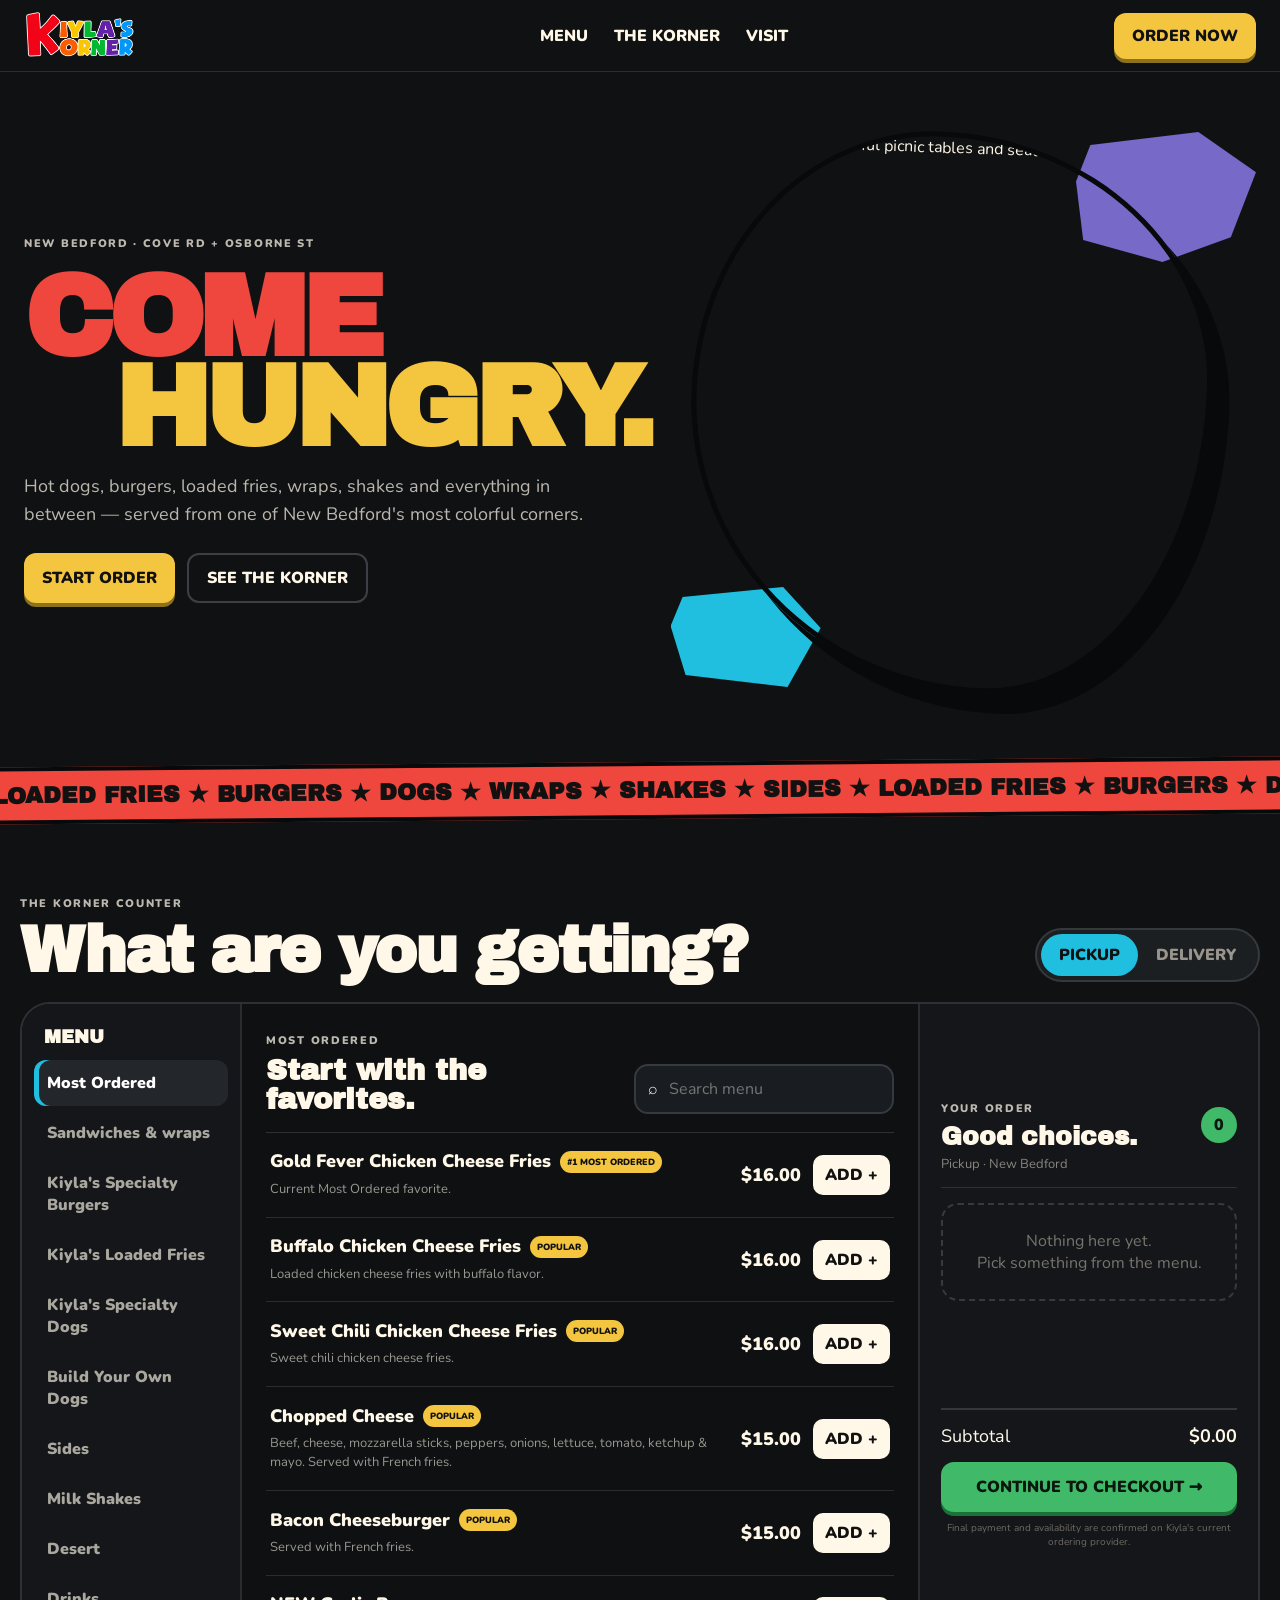
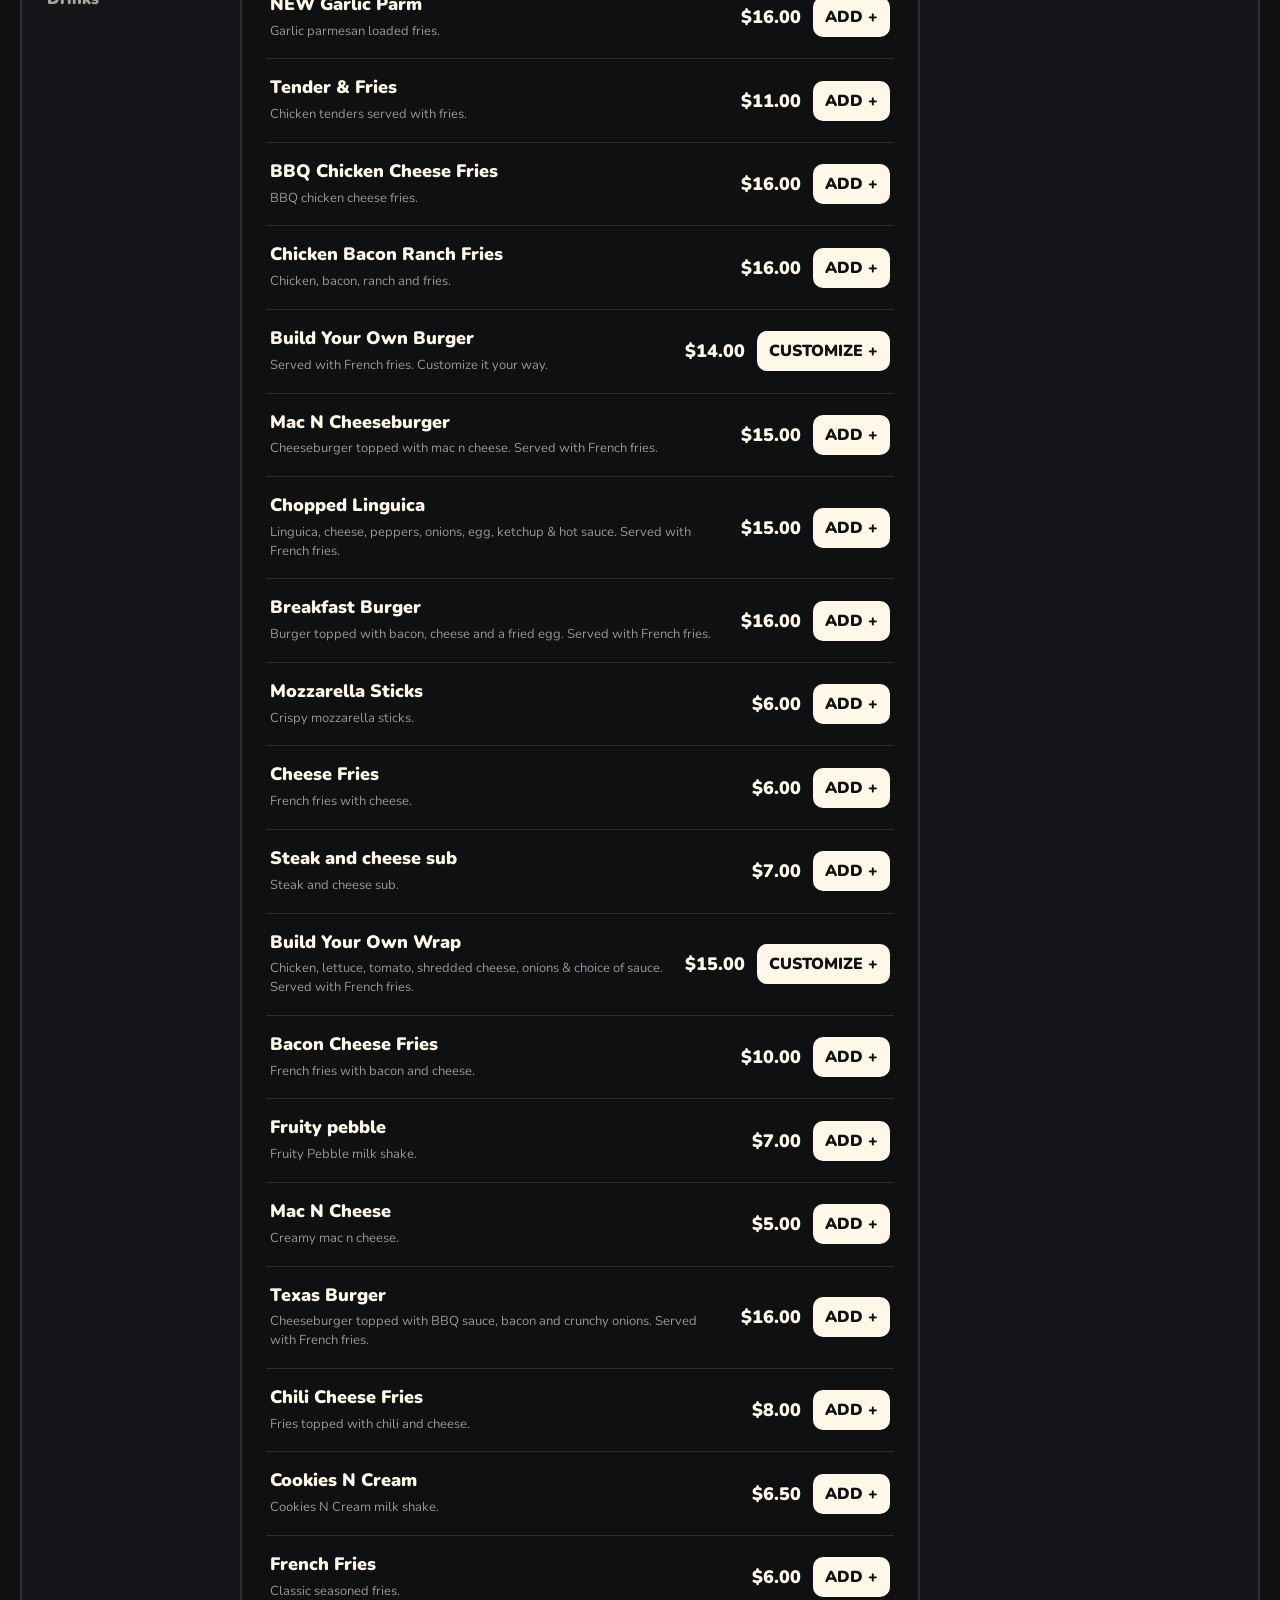
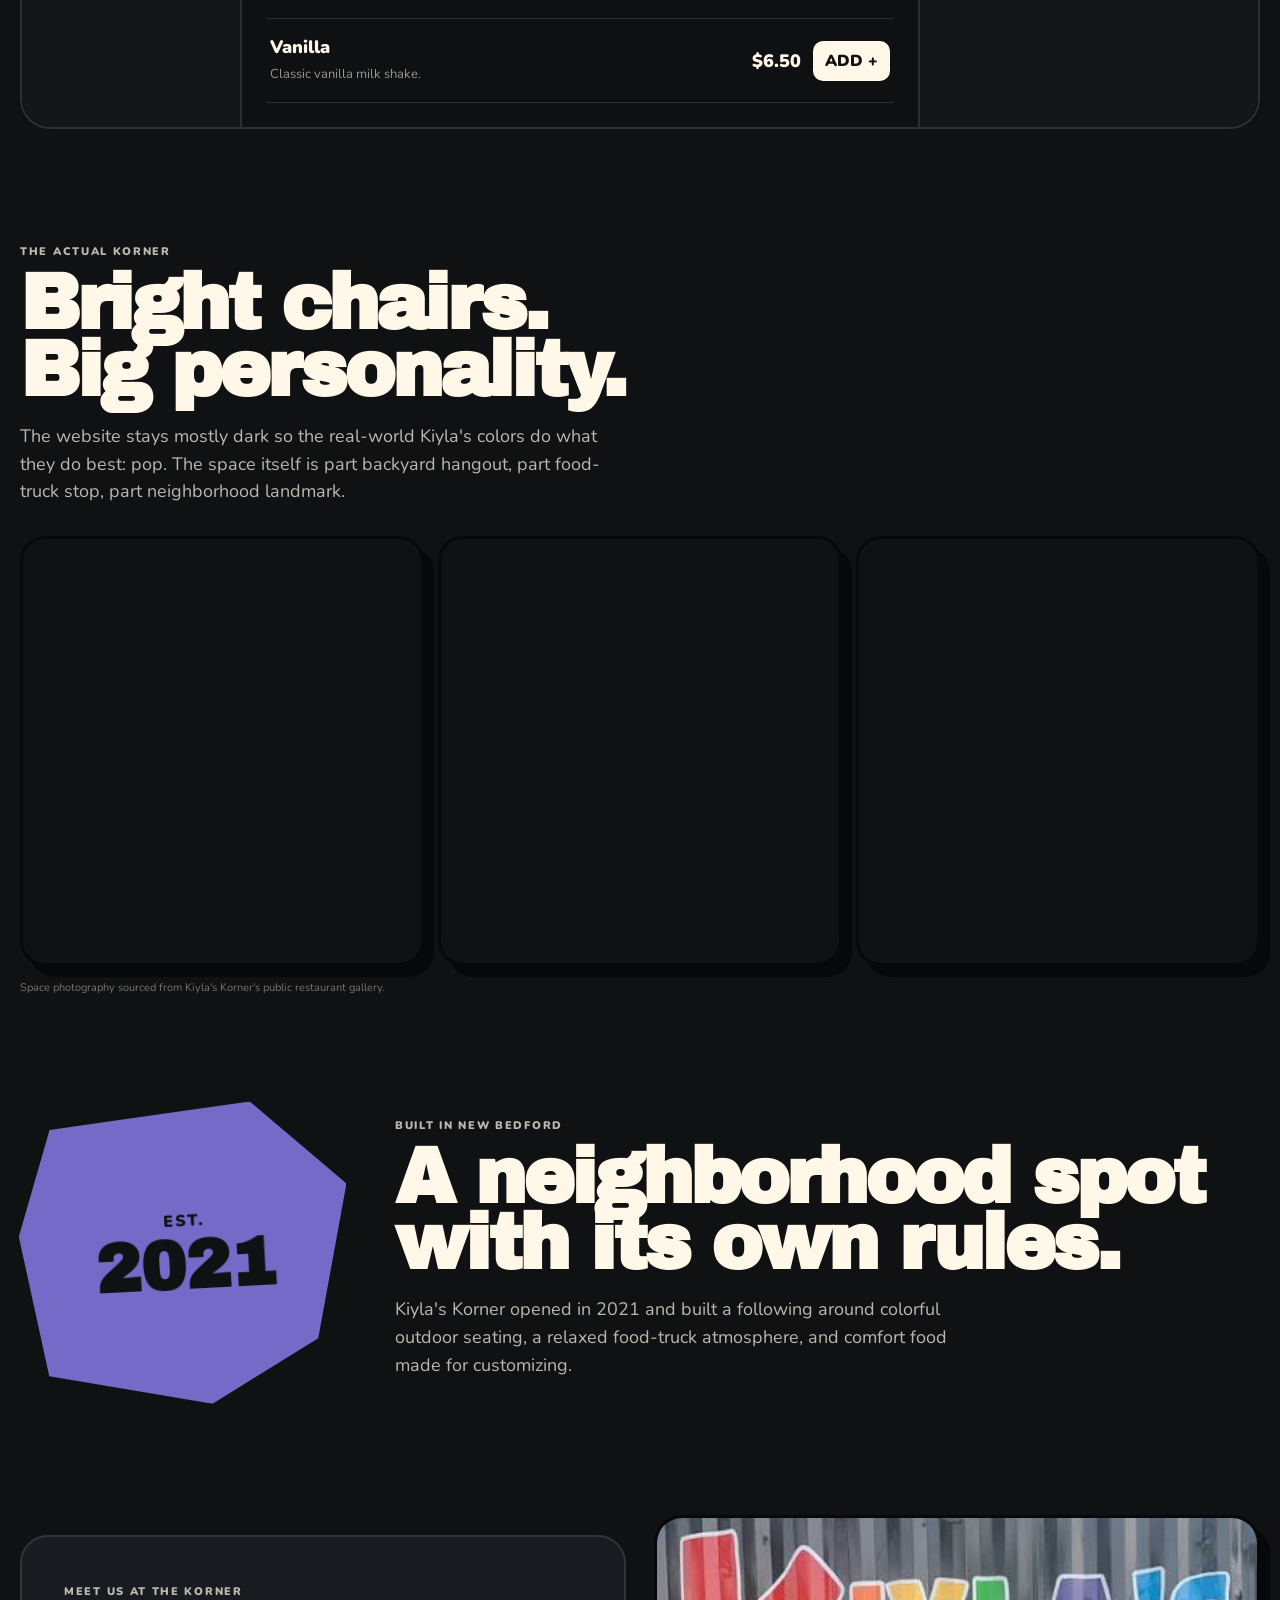
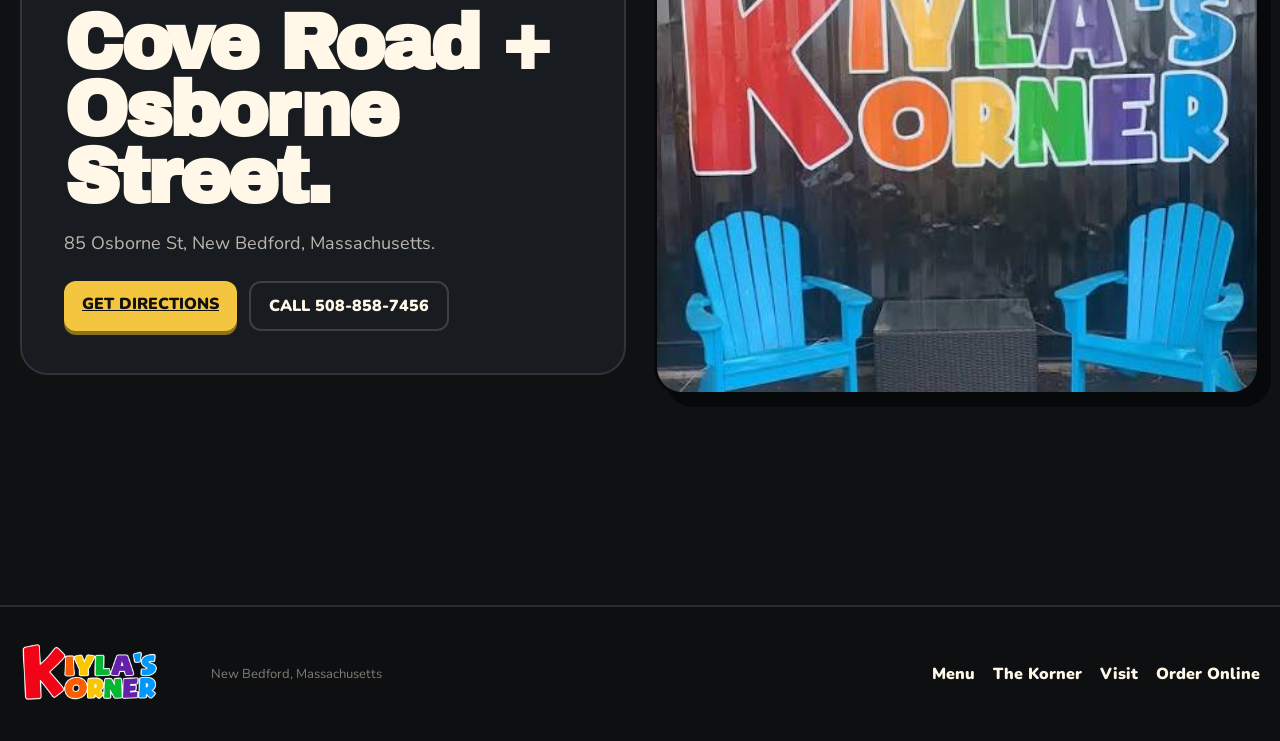
==== commit 0f1eb616: "Add files via upload" ====
--- a/index.html
+++ b/index.html
@@ -11,8 +11,7 @@
 <body>
 <header class="topbar">
   <a class="brand" href="#top">
-    <span class="logo-chip">K</span>
-    <span>KIYLA'S KORNER</span>
+    <img class="site-logo" src="assets/kiylas-sign.png" alt="Kiyla's Korner">
   </a>
   <nav>
     <a href="#menu">MENU</a>
@@ -38,7 +37,7 @@
     </div>
 
     <div class="hero-photo">
-      <img src="assets/kiylas-korner-brand-reference.png" alt="Kiyla's Korner colorful outdoor seating and sign">
+      <img class="hero-space-image" src="https://kiylas-korner.food-menu.net/media/3-kiylas-korner.jpg" alt="Kiyla's Korner colorful picnic tables and seating">
       <div class="rock rock-a"></div>
       <div class="rock rock-b"></div>
     </div>
@@ -143,8 +142,8 @@
 
 <footer>
   <div class="footer-brand">
-    <span class="logo-chip">K</span>
-    <div><strong>KIYLA'S KORNER</strong><span>New Bedford, Massachusetts</span></div>
+    <img class="footer-logo" src="assets/kiylas-sign.png" alt="Kiyla's Korner">
+    <div><span>New Bedford, Massachusetts</span></div>
   </div>
   <div class="footer-links">
     <a href="#menu">Menu</a>
--- a/styles.css
+++ b/styles.css
@@ -5,3 +5,9 @@
 @media(max-width:800px){.topbar{padding:0 14px;height:66px}.topbar nav{display:none}.brand{font-size:14px}.hero{display:block;padding:38px 16px 52px;min-height:0}.hero h1{font-size:clamp(66px,21vw,105px);letter-spacing:-4px}.hero-photo{min-height:430px;margin-top:28px}.hero-photo img{height:420px;width:100%}.menu-shell{margin:48px auto;padding:0 11px}.menu-heading{align-items:flex-start;flex-direction:column}.menu-heading h2{font-size:45px}.menu-layout{display:block;border-radius:25px}.menu-categories{border-right:0;border-bottom:2px solid #292d31;padding:12px}.category-title{display:none}#categoryButtons{flex-direction:row;overflow-x:auto;scrollbar-width:none}#categoryButtons button{white-space:nowrap;flex:0 0 auto}#categoryButtons button.active{box-shadow:inset 0 -4px var(--cyan)}.menu-list-panel{padding:15px}.menu-toolbar{display:block}.search{min-width:0;margin-top:14px}.menu-item{padding:16px 2px}.menu-item p{font-size:12px}.menu-item-side{gap:8px}.space-section,.story-band,.visit{display:block;margin:72px auto;padding-inline:15px}.space-grid{grid-template-columns:1fr;gap:18px}.space-photo{min-height:430px;background-size:300% 100%}.story-band{padding-bottom:10px}.stone-badge{max-width:330px;margin:0 auto 28px}.visit-sign{margin-top:20px;height:370px}footer{display:block;padding:28px 16px 95px}.footer-links{margin-top:20px;flex-wrap:wrap}}
 @media(max-width:520px){.menu-item{grid-template-columns:1fr}.menu-item-side{justify-content:space-between}.space-photo{min-height:380px}}
 @media(prefers-reduced-motion:reduce){html{scroll-behavior:auto}}
+
+/* V6.1 logo + hero image update */
+.site-logo{display:block;width:190px;max-height:56px;object-fit:contain;object-position:left center}
+.hero-photo .hero-space-image{object-position:right center}
+.footer-logo{display:block;width:180px;max-height:70px;object-fit:contain;object-position:left center}
+@media(max-width:800px){.site-logo{width:145px;max-height:48px}.footer-logo{width:160px}}
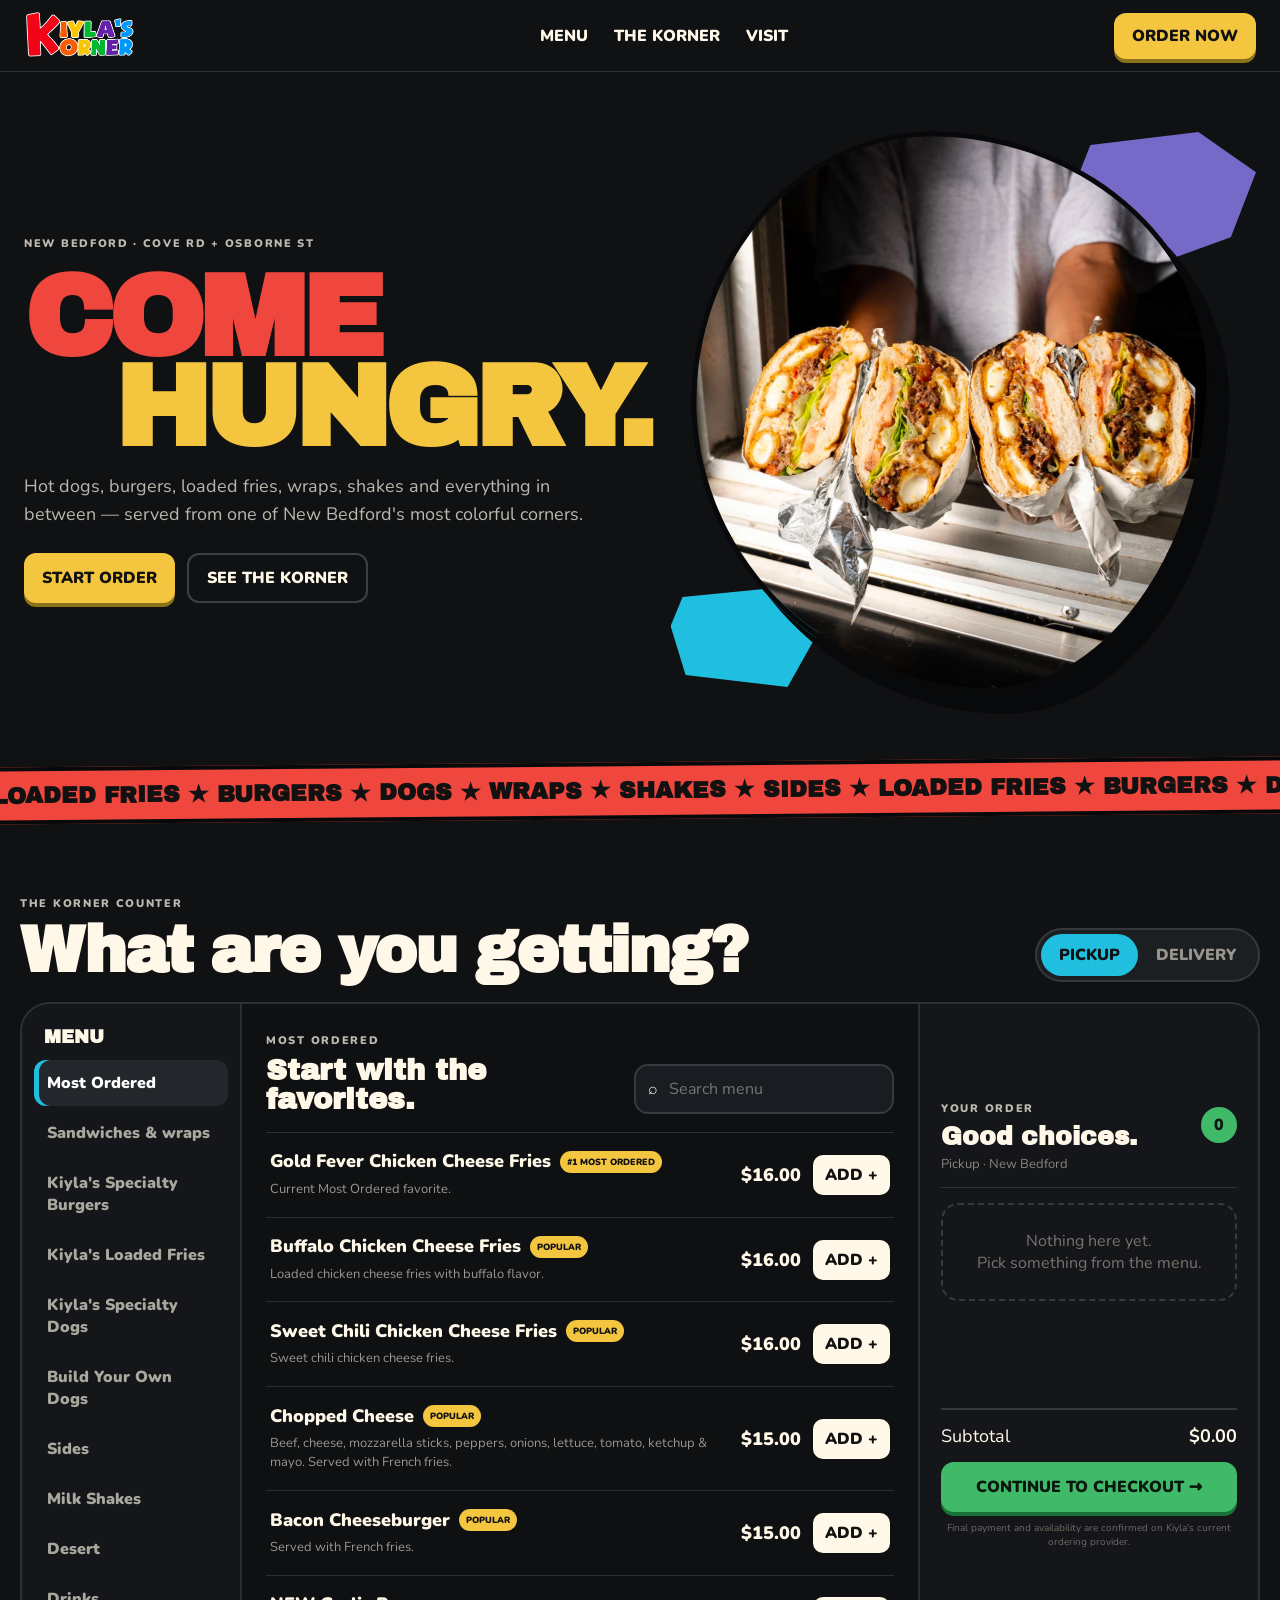
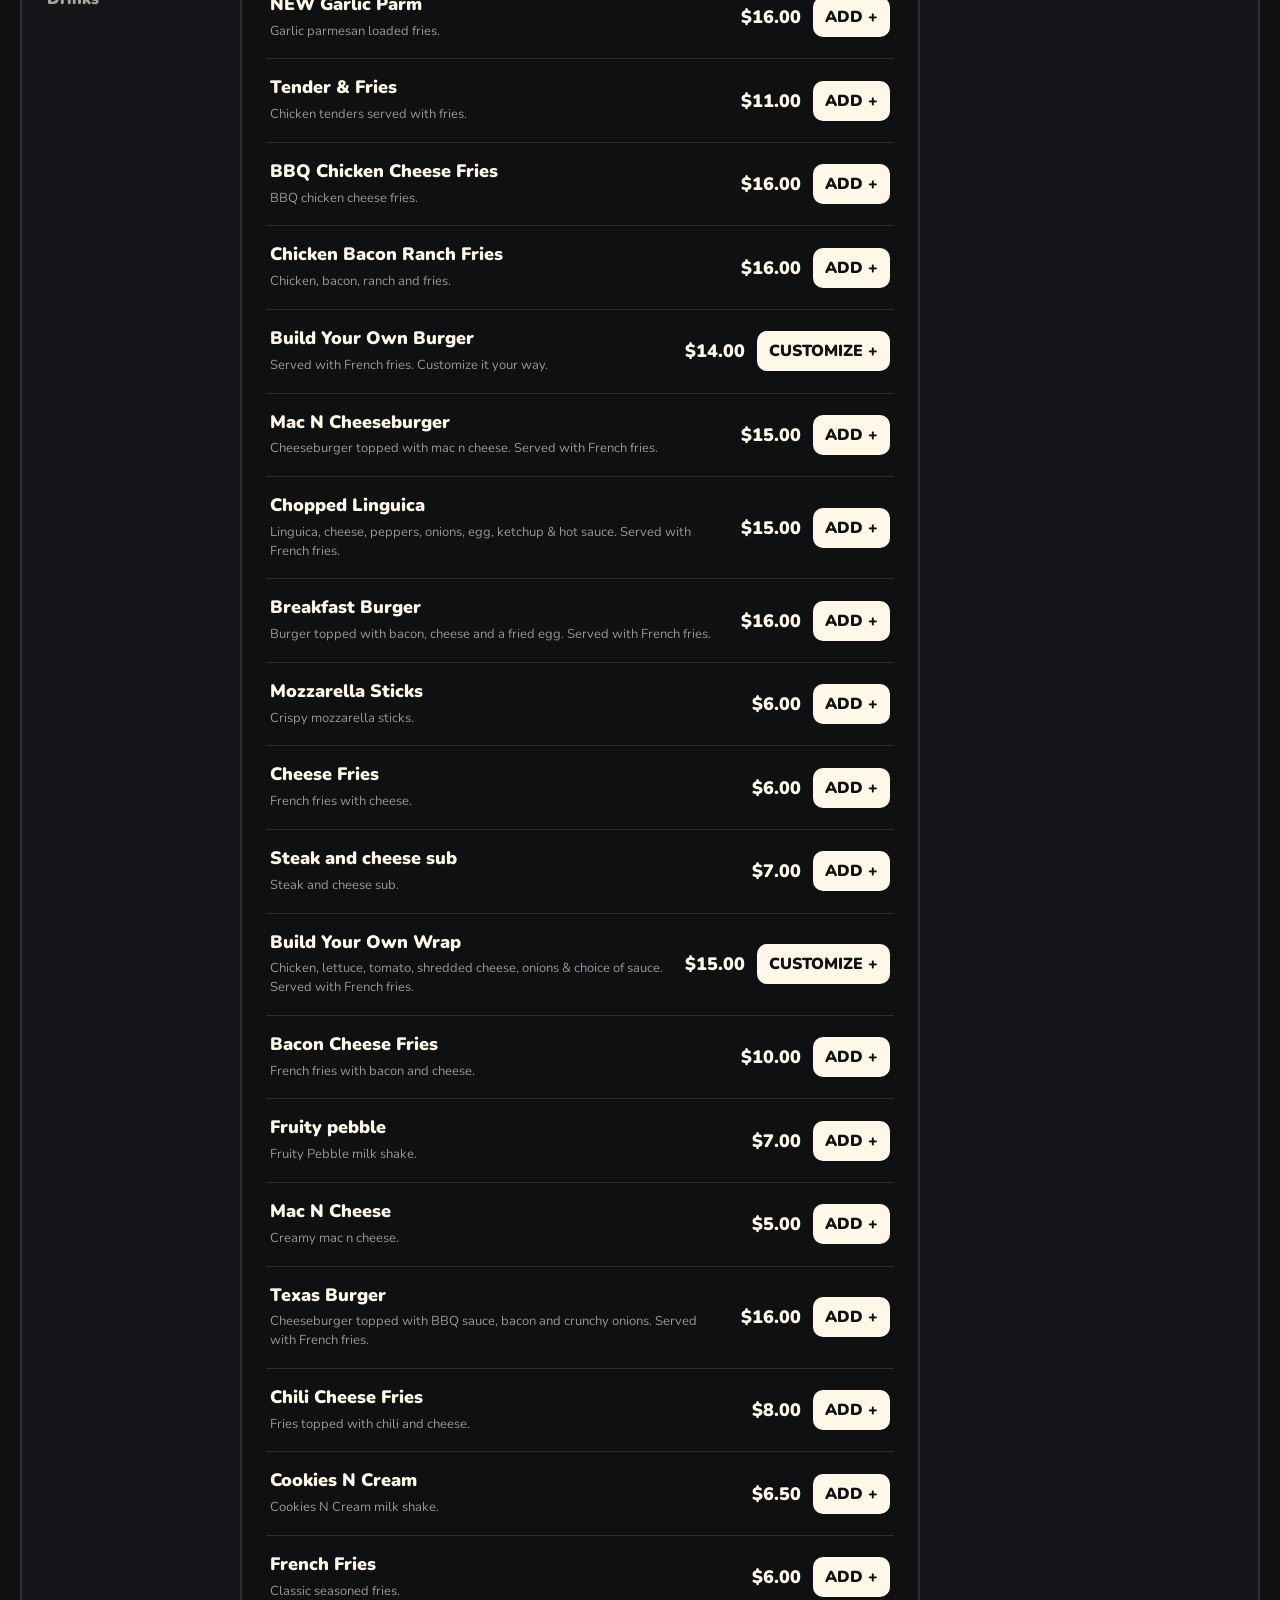
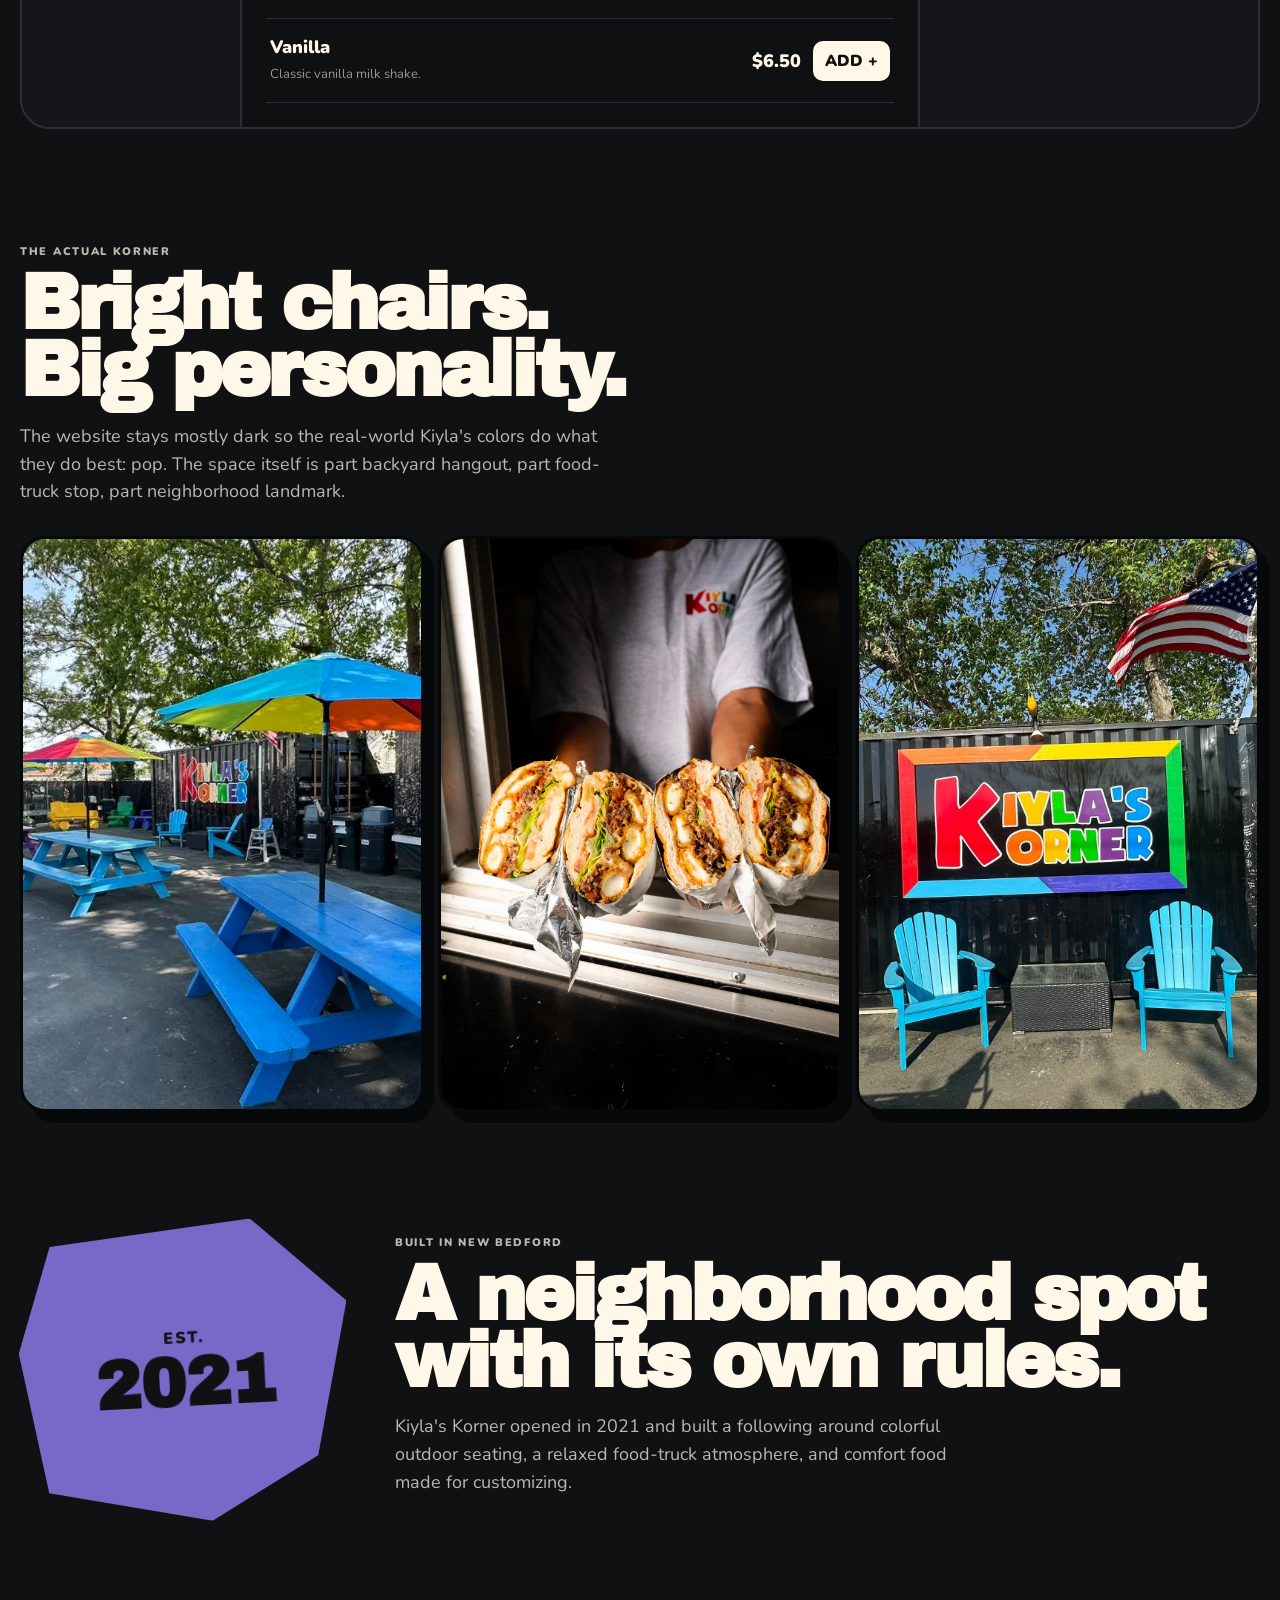
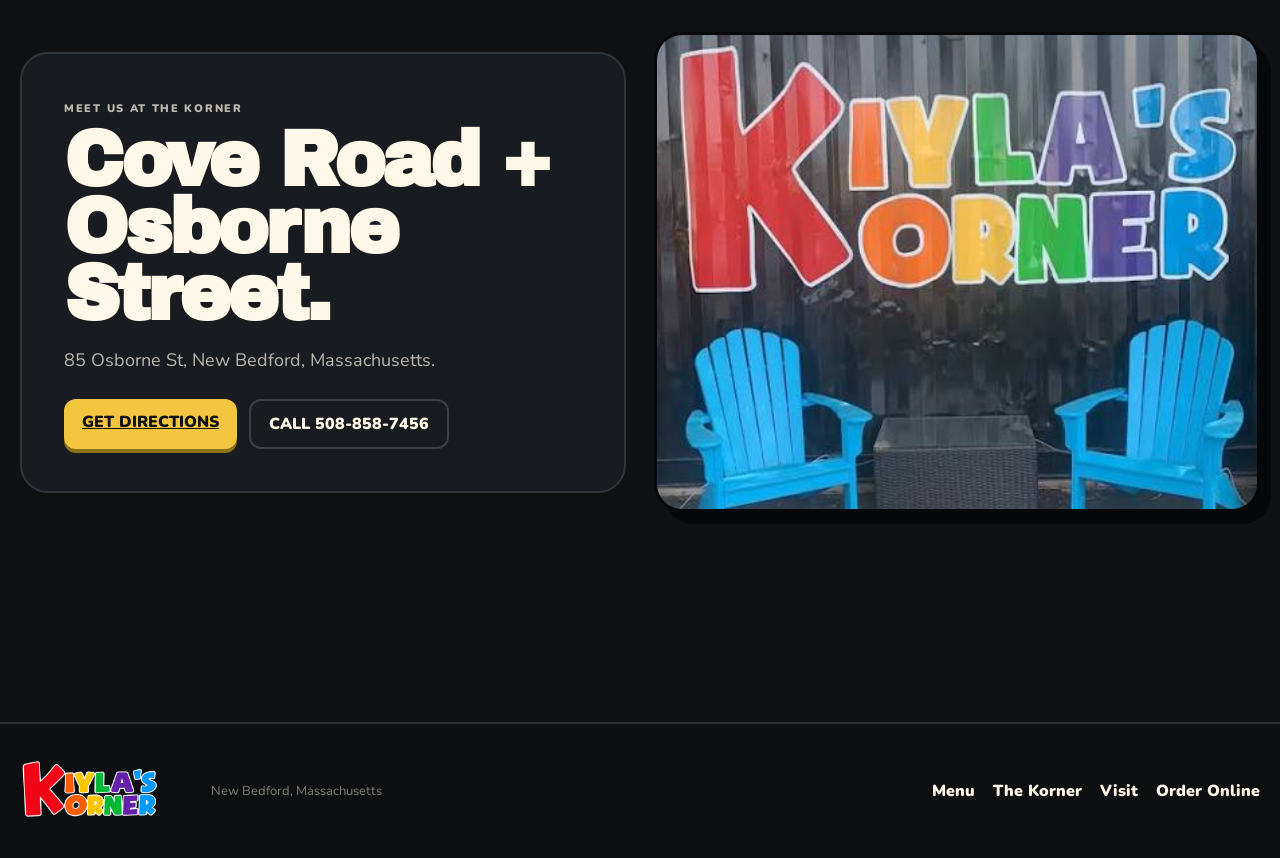
==== commit 579126aa: "Add files via upload" ====
--- a/index.html
+++ b/index.html
@@ -37,7 +37,7 @@
     </div>
 
     <div class="hero-photo">
-      <img class="hero-space-image" src="https://kiylas-korner.food-menu.net/media/3-kiylas-korner.jpg" alt="Kiyla's Korner colorful picnic tables and seating">
+      <img class="hero-space-image" src="assets/space2.png" alt="Kiyla's Korner colorful outdoor space">
       <div class="rock rock-a"></div>
       <div class="rock rock-b"></div>
     </div>
@@ -108,11 +108,10 @@
       <p>The website stays mostly dark so the real-world Kiyla's colors do what they do best: pop. The space itself is part backyard hangout, part food-truck stop, part neighborhood landmark.</p>
     </div>
     <div class="space-grid">
-      <figure class="space-photo source-3 shot-left" aria-label="Kiyla's Korner sign and blue chairs"></figure>
-      <figure class="space-photo source-3 shot-center" aria-label="Kiyla's Korner food truck exterior"></figure>
-      <figure class="space-photo source-3 shot-right" aria-label="Kiyla's Korner colorful picnic tables and seating"></figure>
+      <figure class="space-photo"><img src="assets/space1.png" alt="Kiyla's Korner outdoor space"></figure>
+      <figure class="space-photo"><img src="assets/space2.png" alt="Kiyla's Korner colorful outdoor seating"></figure>
+      <figure class="space-photo"><img src="assets/space3.png" alt="Kiyla's Korner food truck space"></figure>
     </div>
-    <p class="photo-source-note">Space photography sourced from Kiyla's Korner's public restaurant gallery.</p>
   </section>
 
   <section class="story-band">
--- a/styles.css
+++ b/styles.css
@@ -1,8 +1,8 @@
 @import url('https://fonts.googleapis.com/css2?family=Archivo+Black&family=Nunito:wght@500;600;700;800;900&display=swap');
 :root{--bg:#101113;--panel:#17191c;--panel2:#1d2024;--cream:#fff8e8;--muted:#aaa79f;--red:#ef463d;--orange:#f47b29;--yellow:#f4c53f;--green:#40b968;--purple:#7669c8;--blue:#3997dc;--cyan:#20bfe0;--line:#30343a}
-*{box-sizing:border-box}html{scroll-behavior:smooth}body{margin:0;background:var(--bg);color:var(--cream);font-family:Nunito,system-ui,sans-serif}button,input{font:inherit}a{color:inherit}.topbar{height:72px;position:sticky;top:0;z-index:90;background:rgba(16,17,19,.94);backdrop-filter:blur(14px);display:flex;align-items:center;justify-content:space-between;padding:0 24px;border-bottom:1px solid #2a2d31}.brand{display:flex;align-items:center;gap:10px;text-decoration:none;font:900 17px/1 "Archivo Black"}.logo-chip{width:40px;height:40px;background:var(--red);display:grid;place-items:center;font:900 22px/1 "Archivo Black";clip-path:polygon(12% 3%,82% 0,100% 29%,90% 84%,52% 100%,6% 87%,0 37%);filter:drop-shadow(3px 4px 0 #000)}nav{display:flex;gap:26px}nav a,.footer-links a{text-decoration:none;font-weight:900}.header-order,.primary{border:0;background:var(--yellow);color:#111;padding:12px 18px;border-radius:12px;font-weight:1000;box-shadow:0 4px 0 #8c721a}.hero{max-width:1500px;margin:auto;min-height:690px;padding:58px 24px;display:grid;grid-template-columns:1fr 1fr;gap:42px;align-items:center}.eyebrow{font-size:11px;letter-spacing:1.7px;font-weight:1000;color:#bdb9b0;text-transform:uppercase}.hero h1{font:900 clamp(76px,9vw,145px)/.78 "Archivo Black";letter-spacing:-6px;margin:20px 0}.hero h1 span{display:block}.c-red{color:var(--red)}.c-yellow{color:var(--yellow);margin-left:7vw}.hero p,.space-copy p,.story-band p,.visit p{max-width:600px;color:#bbb7ae;font-size:18px;line-height:1.55}.hero-actions,.visit-actions{display:flex;gap:12px;flex-wrap:wrap;margin-top:24px}.secondary{display:inline-flex;align-items:center;padding:12px 18px;border:2px solid #3b4046;border-radius:12px;text-decoration:none;font-weight:1000}.hero-photo{position:relative;min-height:570px}.hero-photo img{width:92%;height:560px;object-fit:cover;display:block;border-radius:46% 54% 42% 58% / 48% 44% 56% 52%;border:5px solid #08090a;box-shadow:18px 20px 0 #08090a;transform:rotate(2deg)}.rock{position:absolute;z-index:-1;filter:drop-shadow(8px 8px 0 #08090a)}.rock-a{width:180px;height:130px;background:var(--purple);right:0;top:0;clip-path:polygon(8% 10%,68% 0,100% 31%,86% 81%,48% 100%,4% 83%,0 38%)}.rock-b{width:150px;height:100px;background:var(--cyan);left:-20px;bottom:15px;clip-path:polygon(8% 10%,75% 0,100% 41%,78% 100%,10% 88%,0 39%)}.marquee{overflow:hidden;background:var(--red);border-block:4px solid #08090a;transform:rotate(-.5deg);margin-inline:-8px}.marquee div{white-space:nowrap;padding:13px 0;font:900 23px/1 "Archivo Black";color:#111}.menu-shell{max-width:1540px;margin:72px auto;padding:0 20px}.menu-heading{display:flex;align-items:end;justify-content:space-between;gap:20px;margin-bottom:20px}.menu-heading h2{font:900 clamp(42px,5vw,70px)/.95 "Archivo Black";letter-spacing:-2px;margin:8px 0 0}.mode-toggle{display:flex;background:#1c1f22;border:2px solid #35393e;padding:4px;border-radius:999px}.mode-toggle button{border:0;background:transparent;color:#99958d;font-weight:1000;padding:10px 18px;border-radius:999px}.mode-toggle .active{background:var(--cyan);color:#101113}.menu-layout{display:grid;grid-template-columns:220px minmax(0,1fr) 340px;background:#0e1012;border:2px solid #2d3135;border-radius:30px;overflow:hidden;min-height:820px}.menu-categories{border-right:2px solid #292d31;background:#141619;padding:20px 12px}.category-title{font:900 18px/1 "Archivo Black";padding:4px 10px 14px}#categoryButtons{display:flex;flex-direction:column;gap:4px}#categoryButtons button{border:0;background:transparent;color:#aaa79f;text-align:left;padding:12px 13px;border-radius:12px;font-weight:900}#categoryButtons button.active{color:white;background:#23272b;box-shadow:inset 5px 0 var(--cyan)}.menu-list-panel{padding:24px;min-width:0}.menu-toolbar{display:flex;justify-content:space-between;align-items:end;gap:18px;padding-bottom:18px;border-bottom:1px solid #2d3135}.menu-toolbar h3{font:900 29px/1 "Archivo Black";margin:6px 0 0}.search{min-width:260px;display:flex;align-items:center;gap:8px;border:2px solid #353a3f;background:#191c20;border-radius:14px;padding:0 12px}.search input{width:100%;border:0;outline:none;background:transparent;color:white;padding:12px 3px}.menu-list{display:flex;flex-direction:column}.menu-item{display:grid;grid-template-columns:minmax(0,1fr) auto;gap:18px;padding:18px 4px;border-bottom:1px solid #292d31;align-items:center}.menu-item-main{min-width:0}.menu-item-topline{display:flex;align-items:center;gap:9px;flex-wrap:wrap}.menu-item h4{font-size:18px;line-height:1.15;margin:0;font-weight:1000}.menu-item p{color:#99968f;line-height:1.45;font-size:13px;margin:7px 0 0;max-width:650px}.popular-badge{background:var(--yellow);color:#111;font-size:9px;font-weight:1000;padding:5px 7px;border-radius:999px}.menu-item-side{display:flex;align-items:center;gap:12px}.price{font-weight:1000;font-size:18px}.add-button{border:0;background:var(--cream);color:#111;padding:9px 12px;border-radius:10px;font-weight:1000}.cart{border-left:2px solid #292d31;background:#141619;padding:21px}.cart-inner{position:sticky;top:92px}.cart-top{display:flex;justify-content:space-between;align-items:center}.cart-top h3{font:900 25px/1 "Archivo Black";margin:6px 0}.count{width:36px;height:36px;border-radius:50%;background:var(--green);color:#0c170f;display:grid;place-items:center;font-weight:1000}.cart-mode{color:#88857e;border-bottom:1px solid #2d3135;padding-bottom:14px;font-size:13px}.cart-items{min-height:220px;max-height:460px;overflow:auto}.empty{margin-top:15px;padding:25px;border:2px dashed #353a3f;border-radius:17px;text-align:center;color:#77746e}.cart-line{display:grid;grid-template-columns:1fr auto;gap:8px;padding:12px 0;border-bottom:1px solid #2d3135}.cart-line strong{font-size:14px}.cart-line small{display:block;color:#838079;margin-top:4px}.qty{display:flex;align-items:center;gap:6px}.qty button{width:26px;height:26px;border:1px solid #50555b;border-radius:50%;background:#22262a;color:white}.cart-bottom{border-top:2px solid #33383d;padding-top:14px}.subtotal{display:flex;justify-content:space-between;font-size:18px}.checkout{width:100%;margin-top:14px;border:0;border-radius:13px;background:var(--green);color:#0a170e;padding:14px;font-weight:1000;box-shadow:0 4px 0 #1b7239}.cart-bottom small{display:block;text-align:center;color:#6d6a64;font-size:10px;margin-top:9px}.space-section{max-width:1540px;margin:110px auto;padding:0 20px}.space-copy h2,.story-band h2,.visit h2{font:900 clamp(46px,6vw,82px)/.87 "Archivo Black";letter-spacing:-3px;margin:10px 0 18px}.space-grid{display:grid;grid-template-columns:1fr 1fr 1fr;gap:14px;margin-top:30px}.space-photo{margin:0;min-height:430px;border-radius:25px;border:3px solid #070809;box-shadow:10px 11px 0 #070809;background-repeat:no-repeat;background-size:300% 100%;background-image:url("https://kiylas-korner.food-menu.net/media/3-kiylas-korner.jpg")}.shot-left{background-position:left center}.shot-center{background-position:center center}.shot-right{background-position:right center}.photo-source-note{color:#77746e;font-size:11px;margin-top:14px}.story-band{max-width:1540px;margin:110px auto;padding:0 20px;display:grid;grid-template-columns:330px 1fr;gap:45px;align-items:center}.stone-badge{height:300px;background:var(--purple);color:#101113;display:flex;flex-direction:column;align-items:center;justify-content:center;clip-path:polygon(11% 6%,72% 0,100% 29%,89% 80%,56% 100%,7% 88%,0 41%);filter:drop-shadow(12px 14px 0 #070809);transform:rotate(-3deg)}.stone-badge span{font-weight:1000;letter-spacing:2px}.stone-badge strong{font:900 68px/1 "Archivo Black"}.visit{max-width:1540px;margin:100px auto;padding:0 20px 110px;display:grid;grid-template-columns:1fr 1fr;gap:28px;align-items:center}.visit>div:first-child{background:#181b1f;border:2px solid #30353a;border-radius:28px;padding:42px}.visit-sign{height:480px;border-radius:28px;overflow:hidden;border:3px solid #070809;box-shadow:11px 12px 0 #070809}.visit-sign img{width:100%;height:100%;object-fit:cover}footer{border-top:2px solid #292d31;padding:32px max(20px,calc((100vw - 1490px)/2));display:flex;justify-content:space-between;gap:30px;align-items:center;background:#0d0f11}.footer-brand{display:flex;gap:11px;align-items:center}.footer-brand div{display:flex;flex-direction:column}.footer-brand strong{font-family:"Archivo Black"}.footer-brand span{color:#807d76;font-size:13px}.footer-links{display:flex;gap:18px}.mobile-cart{display:none}dialog{padding:0;border:0;border-radius:26px;width:min(620px,94vw);background:#15181b;color:var(--cream);box-shadow:0 25px 80px rgba(0,0,0,.7)}dialog::backdrop{background:rgba(0,0,0,.72);backdrop-filter:blur(6px)}.dialog-close{position:absolute;right:13px;top:13px;border:0;background:#25292d;color:white;width:38px;height:38px;border-radius:50%;font-size:25px}.dialog-content{padding:30px}.dialog-content h3{font:900 31px/1 "Archivo Black";margin:8px 0}.dialog-content p{color:#aaa69e;line-height:1.5}.option-title{font-weight:1000;margin:19px 0 8px}.option-chips{display:flex;flex-wrap:wrap;gap:7px}.option-chip{border:2px solid #3c4146;background:#202428;color:#ddd;padding:8px 10px;border-radius:999px;font-weight:900}.option-chip.selected{background:var(--yellow);border-color:var(--yellow);color:#111}.dialog-footer{display:flex;justify-content:space-between;align-items:center;border-top:1px solid #34383d;margin-top:23px;padding-top:18px}.dialog-footer strong{font-size:23px}.dialog-footer button{border:0;background:var(--cyan);color:#0b1619;padding:12px 15px;border-radius:12px;font-weight:1000}
+*{box-sizing:border-box}html{scroll-behavior:smooth}body{margin:0;background:var(--bg);color:var(--cream);font-family:Nunito,system-ui,sans-serif}button,input{font:inherit}a{color:inherit}.topbar{height:72px;position:sticky;top:0;z-index:90;background:rgba(16,17,19,.94);backdrop-filter:blur(14px);display:flex;align-items:center;justify-content:space-between;padding:0 24px;border-bottom:1px solid #2a2d31}.brand{display:flex;align-items:center;gap:10px;text-decoration:none;font:900 17px/1 "Archivo Black"}.logo-chip{width:40px;height:40px;background:var(--red);display:grid;place-items:center;font:900 22px/1 "Archivo Black";clip-path:polygon(12% 3%,82% 0,100% 29%,90% 84%,52% 100%,6% 87%,0 37%);filter:drop-shadow(3px 4px 0 #000)}nav{display:flex;gap:26px}nav a,.footer-links a{text-decoration:none;font-weight:900}.header-order,.primary{border:0;background:var(--yellow);color:#111;padding:12px 18px;border-radius:12px;font-weight:1000;box-shadow:0 4px 0 #8c721a}.hero{max-width:1500px;margin:auto;min-height:690px;padding:58px 24px;display:grid;grid-template-columns:1fr 1fr;gap:42px;align-items:center}.eyebrow{font-size:11px;letter-spacing:1.7px;font-weight:1000;color:#bdb9b0;text-transform:uppercase}.hero h1{font:900 clamp(76px,9vw,145px)/.78 "Archivo Black";letter-spacing:-6px;margin:20px 0}.hero h1 span{display:block}.c-red{color:var(--red)}.c-yellow{color:var(--yellow);margin-left:7vw}.hero p,.space-copy p,.story-band p,.visit p{max-width:600px;color:#bbb7ae;font-size:18px;line-height:1.55}.hero-actions,.visit-actions{display:flex;gap:12px;flex-wrap:wrap;margin-top:24px}.secondary{display:inline-flex;align-items:center;padding:12px 18px;border:2px solid #3b4046;border-radius:12px;text-decoration:none;font-weight:1000}.hero-photo{position:relative;min-height:570px}.hero-photo img{width:92%;height:560px;object-fit:cover;display:block;border-radius:46% 54% 42% 58% / 48% 44% 56% 52%;border:5px solid #08090a;box-shadow:18px 20px 0 #08090a;transform:rotate(2deg)}.rock{position:absolute;z-index:-1;filter:drop-shadow(8px 8px 0 #08090a)}.rock-a{width:180px;height:130px;background:var(--purple);right:0;top:0;clip-path:polygon(8% 10%,68% 0,100% 31%,86% 81%,48% 100%,4% 83%,0 38%)}.rock-b{width:150px;height:100px;background:var(--cyan);left:-20px;bottom:15px;clip-path:polygon(8% 10%,75% 0,100% 41%,78% 100%,10% 88%,0 39%)}.marquee{overflow:hidden;background:var(--red);border-block:4px solid #08090a;transform:rotate(-.5deg);margin-inline:-8px}.marquee div{white-space:nowrap;padding:13px 0;font:900 23px/1 "Archivo Black";color:#111}.menu-shell{max-width:1540px;margin:72px auto;padding:0 20px}.menu-heading{display:flex;align-items:end;justify-content:space-between;gap:20px;margin-bottom:20px}.menu-heading h2{font:900 clamp(42px,5vw,70px)/.95 "Archivo Black";letter-spacing:-2px;margin:8px 0 0}.mode-toggle{display:flex;background:#1c1f22;border:2px solid #35393e;padding:4px;border-radius:999px}.mode-toggle button{border:0;background:transparent;color:#99958d;font-weight:1000;padding:10px 18px;border-radius:999px}.mode-toggle .active{background:var(--cyan);color:#101113}.menu-layout{display:grid;grid-template-columns:220px minmax(0,1fr) 340px;background:#0e1012;border:2px solid #2d3135;border-radius:30px;overflow:hidden;min-height:820px}.menu-categories{border-right:2px solid #292d31;background:#141619;padding:20px 12px}.category-title{font:900 18px/1 "Archivo Black";padding:4px 10px 14px}#categoryButtons{display:flex;flex-direction:column;gap:4px}#categoryButtons button{border:0;background:transparent;color:#aaa79f;text-align:left;padding:12px 13px;border-radius:12px;font-weight:900}#categoryButtons button.active{color:white;background:#23272b;box-shadow:inset 5px 0 var(--cyan)}.menu-list-panel{padding:24px;min-width:0}.menu-toolbar{display:flex;justify-content:space-between;align-items:end;gap:18px;padding-bottom:18px;border-bottom:1px solid #2d3135}.menu-toolbar h3{font:900 29px/1 "Archivo Black";margin:6px 0 0}.search{min-width:260px;display:flex;align-items:center;gap:8px;border:2px solid #353a3f;background:#191c20;border-radius:14px;padding:0 12px}.search input{width:100%;border:0;outline:none;background:transparent;color:white;padding:12px 3px}.menu-list{display:flex;flex-direction:column}.menu-item{display:grid;grid-template-columns:minmax(0,1fr) auto;gap:18px;padding:18px 4px;border-bottom:1px solid #292d31;align-items:center}.menu-item-main{min-width:0}.menu-item-topline{display:flex;align-items:center;gap:9px;flex-wrap:wrap}.menu-item h4{font-size:18px;line-height:1.15;margin:0;font-weight:1000}.menu-item p{color:#99968f;line-height:1.45;font-size:13px;margin:7px 0 0;max-width:650px}.popular-badge{background:var(--yellow);color:#111;font-size:9px;font-weight:1000;padding:5px 7px;border-radius:999px}.menu-item-side{display:flex;align-items:center;gap:12px}.price{font-weight:1000;font-size:18px}.add-button{border:0;background:var(--cream);color:#111;padding:9px 12px;border-radius:10px;font-weight:1000}.cart{border-left:2px solid #292d31;background:#141619;padding:21px}.cart-inner{position:sticky;top:92px}.cart-top{display:flex;justify-content:space-between;align-items:center}.cart-top h3{font:900 25px/1 "Archivo Black";margin:6px 0}.count{width:36px;height:36px;border-radius:50%;background:var(--green);color:#0c170f;display:grid;place-items:center;font-weight:1000}.cart-mode{color:#88857e;border-bottom:1px solid #2d3135;padding-bottom:14px;font-size:13px}.cart-items{min-height:220px;max-height:460px;overflow:auto}.empty{margin-top:15px;padding:25px;border:2px dashed #353a3f;border-radius:17px;text-align:center;color:#77746e}.cart-line{display:grid;grid-template-columns:1fr auto;gap:8px;padding:12px 0;border-bottom:1px solid #2d3135}.cart-line strong{font-size:14px}.cart-line small{display:block;color:#838079;margin-top:4px}.qty{display:flex;align-items:center;gap:6px}.qty button{width:26px;height:26px;border:1px solid #50555b;border-radius:50%;background:#22262a;color:white}.cart-bottom{border-top:2px solid #33383d;padding-top:14px}.subtotal{display:flex;justify-content:space-between;font-size:18px}.checkout{width:100%;margin-top:14px;border:0;border-radius:13px;background:var(--green);color:#0a170e;padding:14px;font-weight:1000;box-shadow:0 4px 0 #1b7239}.cart-bottom small{display:block;text-align:center;color:#6d6a64;font-size:10px;margin-top:9px}.space-section{max-width:1540px;margin:110px auto;padding:0 20px}.space-copy h2,.story-band h2,.visit h2{font:900 clamp(46px,6vw,82px)/.87 "Archivo Black";letter-spacing:-3px;margin:10px 0 18px}.space-grid{display:grid;grid-template-columns:1fr 1fr 1fr;gap:14px;margin-top:30px}.space-photo{margin:0;min-height:430px;border-radius:25px;border:3px solid #070809;box-shadow:10px 11px 0 #070809;overflow:hidden;background:#181b1f}.space-photo img{width:100%;height:100%;min-height:430px;display:block;object-fit:cover}.story-band{max-width:1540px;margin:110px auto;padding:0 20px;display:grid;grid-template-columns:330px 1fr;gap:45px;align-items:center}.stone-badge{height:300px;background:var(--purple);color:#101113;display:flex;flex-direction:column;align-items:center;justify-content:center;clip-path:polygon(11% 6%,72% 0,100% 29%,89% 80%,56% 100%,7% 88%,0 41%);filter:drop-shadow(12px 14px 0 #070809);transform:rotate(-3deg)}.stone-badge span{font-weight:1000;letter-spacing:2px}.stone-badge strong{font:900 68px/1 "Archivo Black"}.visit{max-width:1540px;margin:100px auto;padding:0 20px 110px;display:grid;grid-template-columns:1fr 1fr;gap:28px;align-items:center}.visit>div:first-child{background:#181b1f;border:2px solid #30353a;border-radius:28px;padding:42px}.visit-sign{height:480px;border-radius:28px;overflow:hidden;border:3px solid #070809;box-shadow:11px 12px 0 #070809}.visit-sign img{width:100%;height:100%;object-fit:cover}footer{border-top:2px solid #292d31;padding:32px max(20px,calc((100vw - 1490px)/2));display:flex;justify-content:space-between;gap:30px;align-items:center;background:#0d0f11}.footer-brand{display:flex;gap:11px;align-items:center}.footer-brand div{display:flex;flex-direction:column}.footer-brand strong{font-family:"Archivo Black"}.footer-brand span{color:#807d76;font-size:13px}.footer-links{display:flex;gap:18px}.mobile-cart{display:none}dialog{padding:0;border:0;border-radius:26px;width:min(620px,94vw);background:#15181b;color:var(--cream);box-shadow:0 25px 80px rgba(0,0,0,.7)}dialog::backdrop{background:rgba(0,0,0,.72);backdrop-filter:blur(6px)}.dialog-close{position:absolute;right:13px;top:13px;border:0;background:#25292d;color:white;width:38px;height:38px;border-radius:50%;font-size:25px}.dialog-content{padding:30px}.dialog-content h3{font:900 31px/1 "Archivo Black";margin:8px 0}.dialog-content p{color:#aaa69e;line-height:1.5}.option-title{font-weight:1000;margin:19px 0 8px}.option-chips{display:flex;flex-wrap:wrap;gap:7px}.option-chip{border:2px solid #3c4146;background:#202428;color:#ddd;padding:8px 10px;border-radius:999px;font-weight:900}.option-chip.selected{background:var(--yellow);border-color:var(--yellow);color:#111}.dialog-footer{display:flex;justify-content:space-between;align-items:center;border-top:1px solid #34383d;margin-top:23px;padding-top:18px}.dialog-footer strong{font-size:23px}.dialog-footer button{border:0;background:var(--cyan);color:#0b1619;padding:12px 15px;border-radius:12px;font-weight:1000}
 @media(max-width:1120px){.menu-layout{grid-template-columns:200px 1fr}.cart{display:none}.mobile-cart{display:flex;position:fixed;z-index:110;left:14px;right:14px;bottom:14px;background:var(--cream);color:#111;border-radius:17px;padding:10px 11px 10px 15px;justify-content:space-between;align-items:center;box-shadow:0 15px 55px rgba(0,0,0,.5)}.mobile-cart div{display:flex;gap:10px}.mobile-cart button{border:0;background:#111;color:white;padding:10px 14px;border-radius:11px;font-weight:1000}}
-@media(max-width:800px){.topbar{padding:0 14px;height:66px}.topbar nav{display:none}.brand{font-size:14px}.hero{display:block;padding:38px 16px 52px;min-height:0}.hero h1{font-size:clamp(66px,21vw,105px);letter-spacing:-4px}.hero-photo{min-height:430px;margin-top:28px}.hero-photo img{height:420px;width:100%}.menu-shell{margin:48px auto;padding:0 11px}.menu-heading{align-items:flex-start;flex-direction:column}.menu-heading h2{font-size:45px}.menu-layout{display:block;border-radius:25px}.menu-categories{border-right:0;border-bottom:2px solid #292d31;padding:12px}.category-title{display:none}#categoryButtons{flex-direction:row;overflow-x:auto;scrollbar-width:none}#categoryButtons button{white-space:nowrap;flex:0 0 auto}#categoryButtons button.active{box-shadow:inset 0 -4px var(--cyan)}.menu-list-panel{padding:15px}.menu-toolbar{display:block}.search{min-width:0;margin-top:14px}.menu-item{padding:16px 2px}.menu-item p{font-size:12px}.menu-item-side{gap:8px}.space-section,.story-band,.visit{display:block;margin:72px auto;padding-inline:15px}.space-grid{grid-template-columns:1fr;gap:18px}.space-photo{min-height:430px;background-size:300% 100%}.story-band{padding-bottom:10px}.stone-badge{max-width:330px;margin:0 auto 28px}.visit-sign{margin-top:20px;height:370px}footer{display:block;padding:28px 16px 95px}.footer-links{margin-top:20px;flex-wrap:wrap}}
+@media(max-width:800px){.topbar{padding:0 14px;height:66px}.topbar nav{display:none}.brand{font-size:14px}.hero{display:block;padding:38px 16px 52px;min-height:0}.hero h1{font-size:clamp(66px,21vw,105px);letter-spacing:-4px}.hero-photo{min-height:430px;margin-top:28px}.hero-photo img{height:420px;width:100%}.menu-shell{margin:48px auto;padding:0 11px}.menu-heading{align-items:flex-start;flex-direction:column}.menu-heading h2{font-size:45px}.menu-layout{display:block;border-radius:25px}.menu-categories{border-right:0;border-bottom:2px solid #292d31;padding:12px}.category-title{display:none}#categoryButtons{flex-direction:row;overflow-x:auto;scrollbar-width:none}#categoryButtons button{white-space:nowrap;flex:0 0 auto}#categoryButtons button.active{box-shadow:inset 0 -4px var(--cyan)}.menu-list-panel{padding:15px}.menu-toolbar{display:block}.search{min-width:0;margin-top:14px}.menu-item{padding:16px 2px}.menu-item p{font-size:12px}.menu-item-side{gap:8px}.space-section,.story-band,.visit{display:block;margin:72px auto;padding-inline:15px}.space-grid{grid-template-columns:1fr;gap:18px}.space-photo,.space-photo img{min-height:430px}.story-band{padding-bottom:10px}.stone-badge{max-width:330px;margin:0 auto 28px}.visit-sign{margin-top:20px;height:370px}footer{display:block;padding:28px 16px 95px}.footer-links{margin-top:20px;flex-wrap:wrap}}
 @media(max-width:520px){.menu-item{grid-template-columns:1fr}.menu-item-side{justify-content:space-between}.space-photo{min-height:380px}}
 @media(prefers-reduced-motion:reduce){html{scroll-behavior:auto}}
 
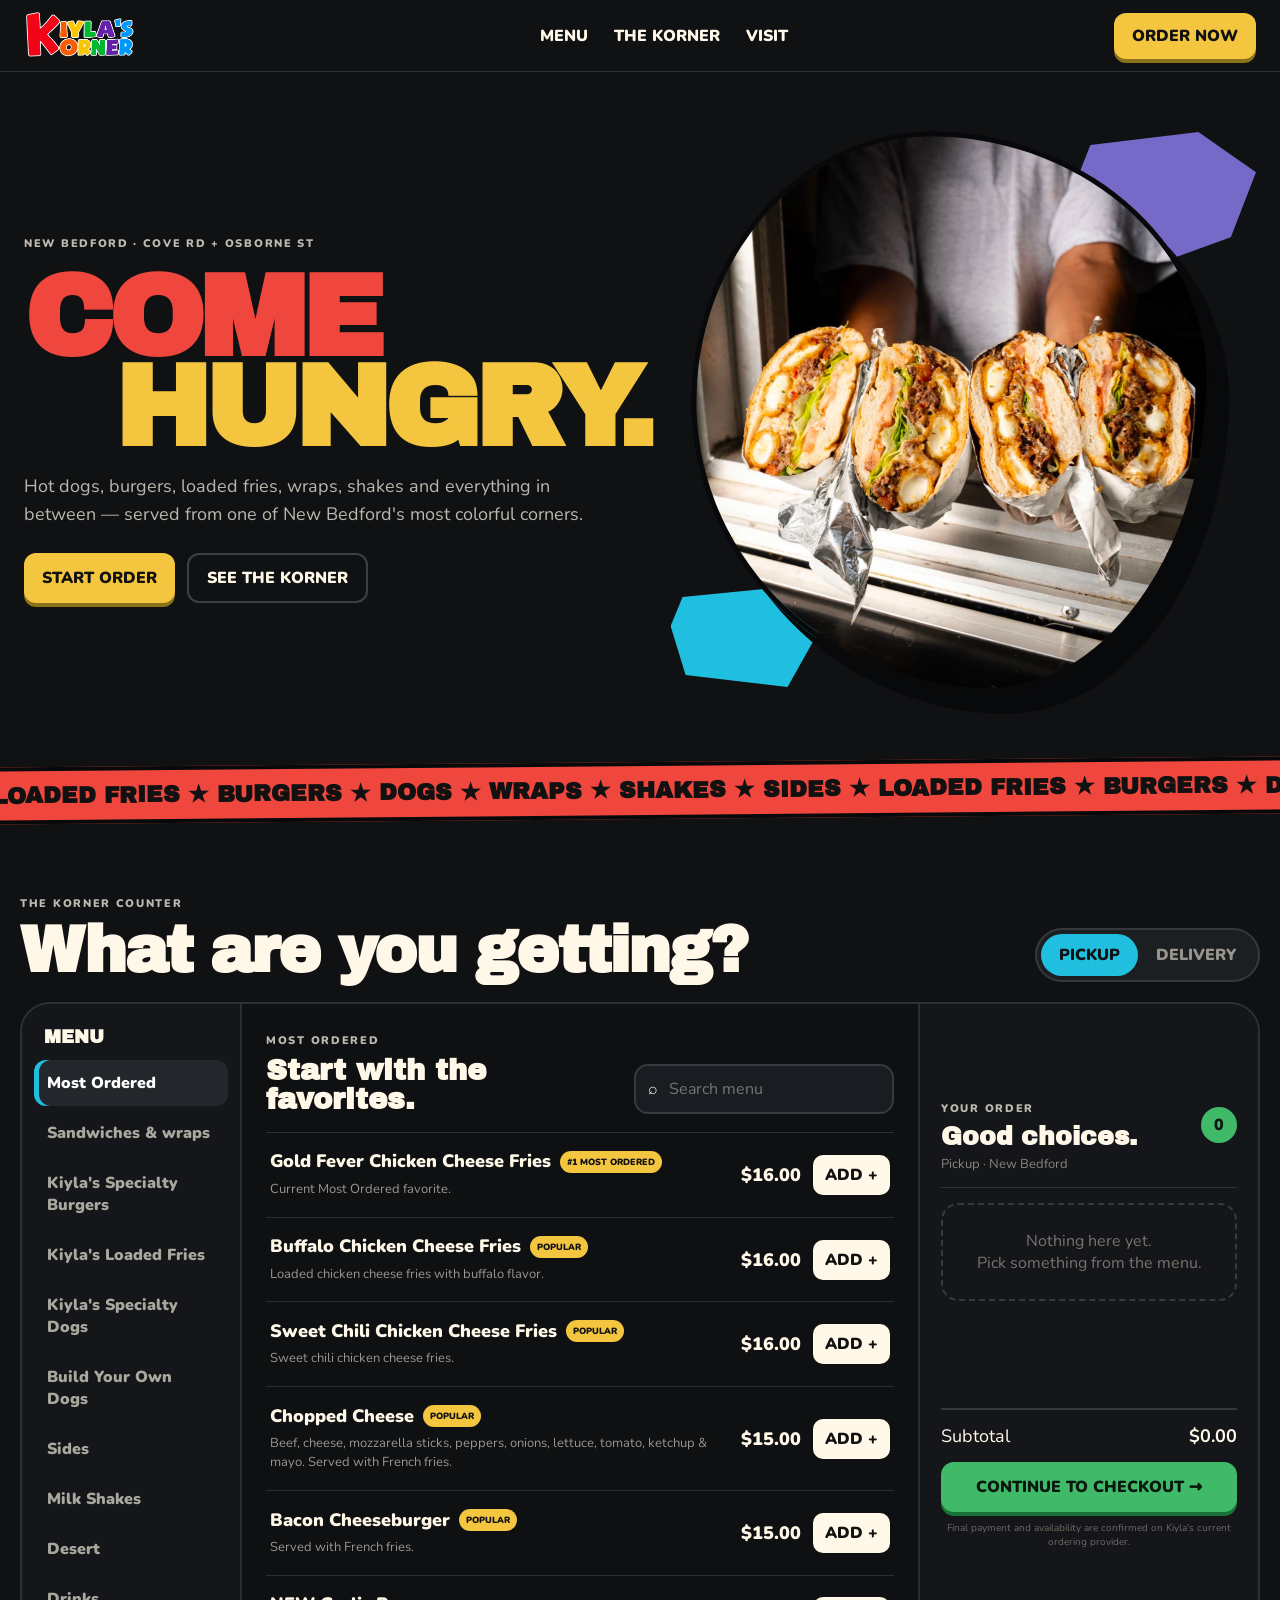
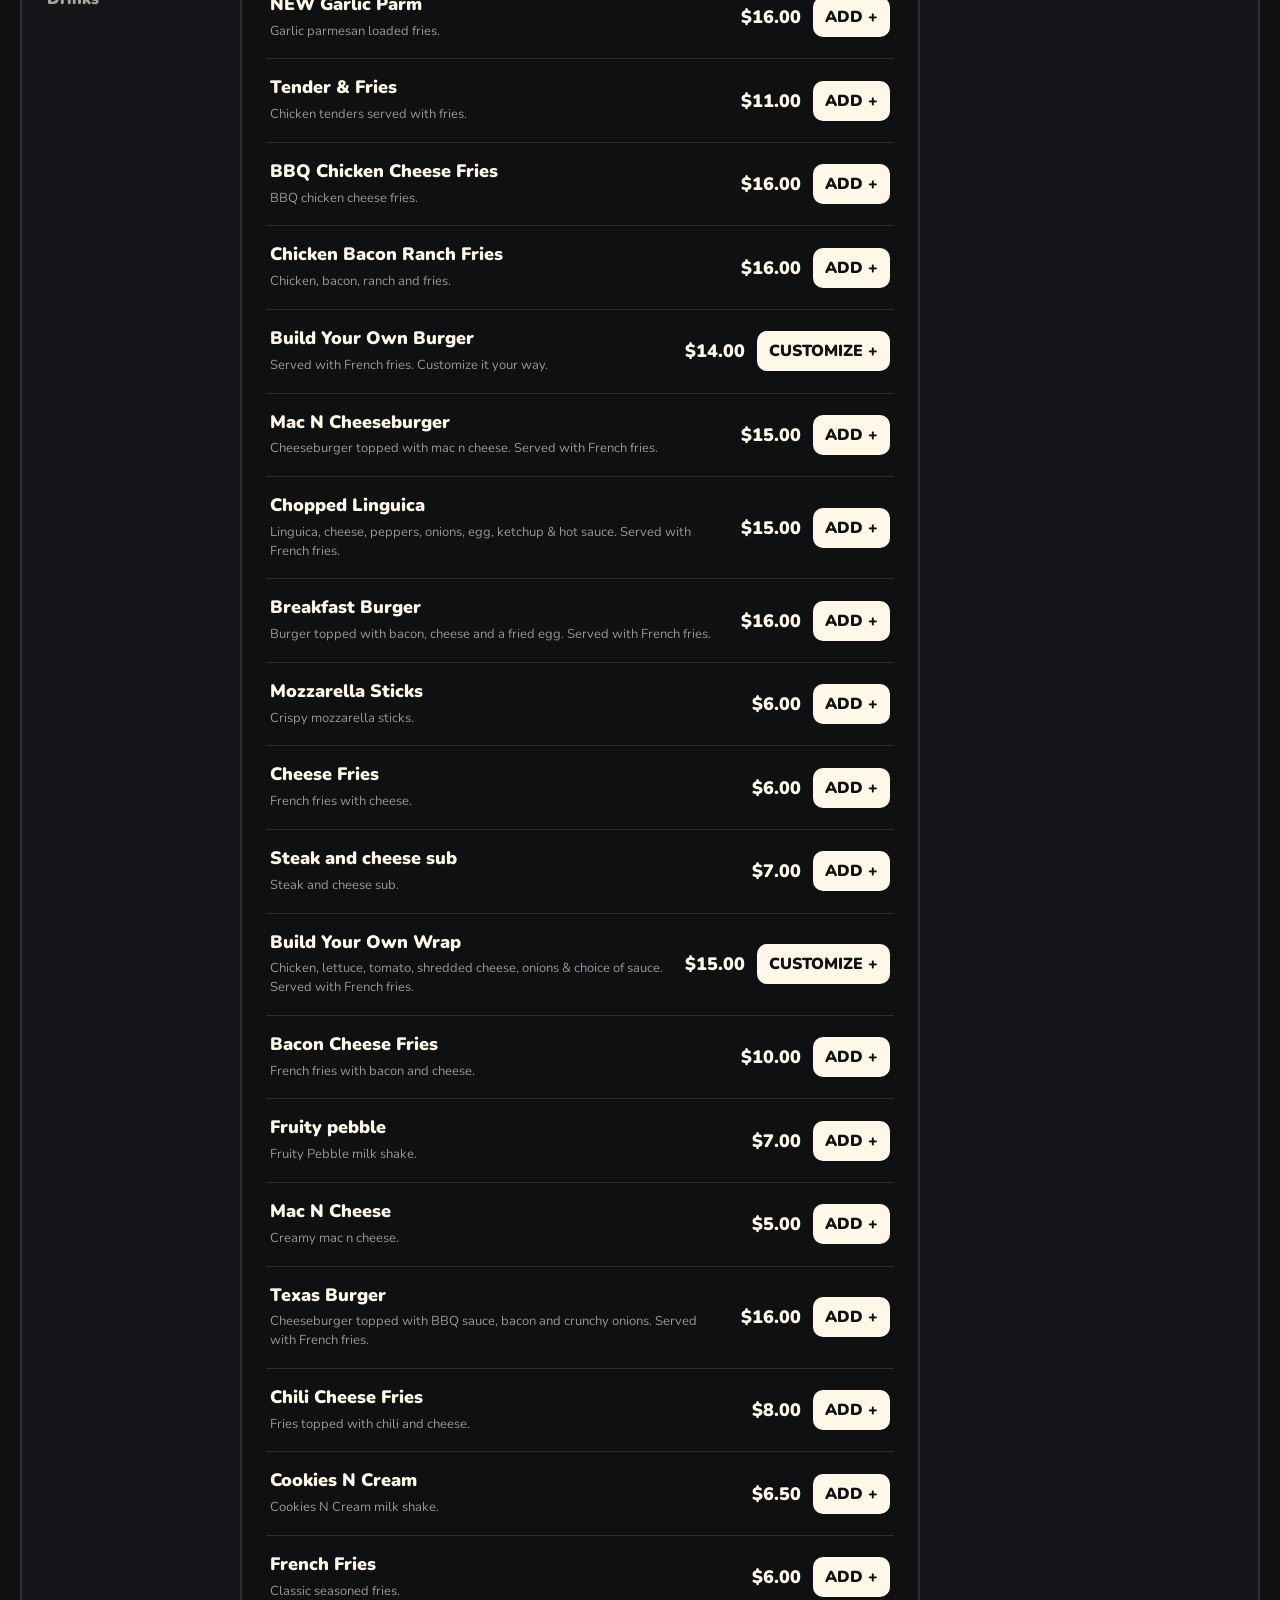
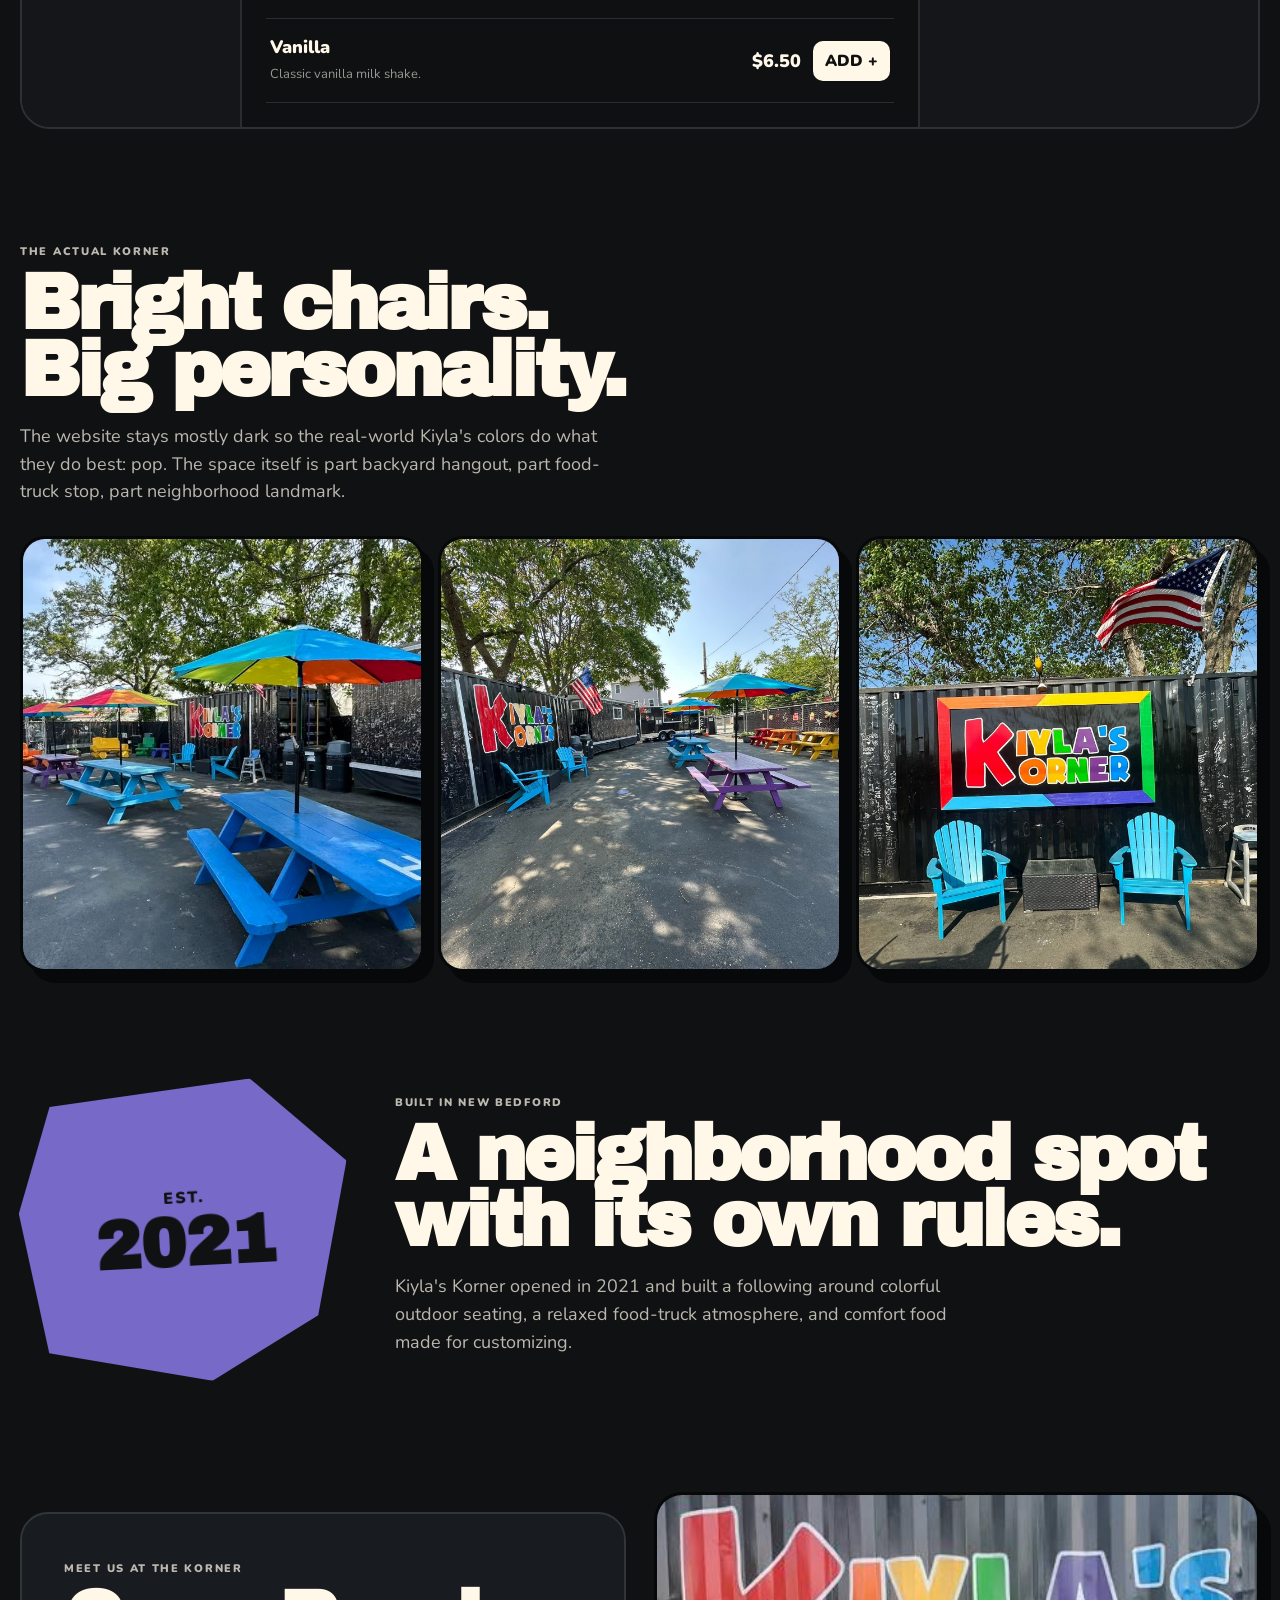
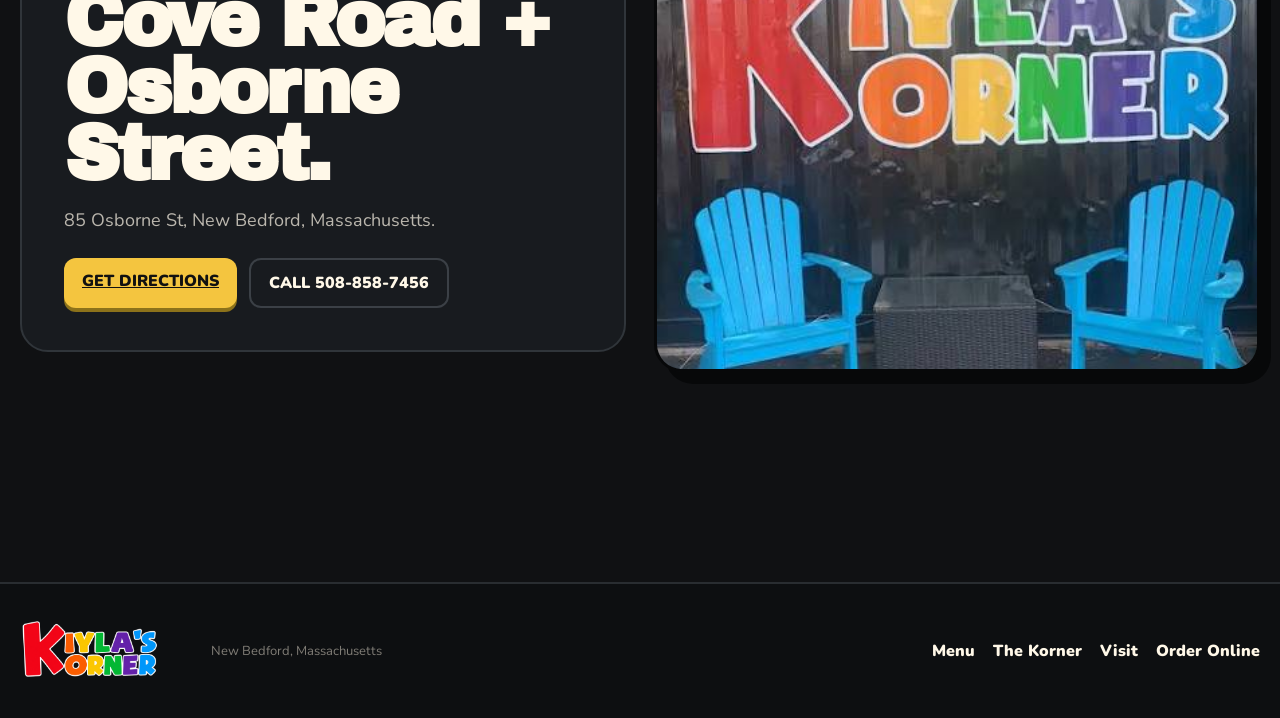
==== commit 92419425: "Replace space2.png with hero.png in index.html" ====
--- a/index.html
+++ b/index.html
@@ -37,7 +37,7 @@
     </div>
 
     <div class="hero-photo">
-      <img class="hero-space-image" src="assets/space2.png" alt="Kiyla's Korner colorful outdoor space">
+      <img class="hero-space-image" src="assets/hero.png" alt="Kiyla's Korner colorful outdoor space">
       <div class="rock rock-a"></div>
       <div class="rock rock-b"></div>
     </div>
@@ -173,4 +173,4 @@
 
 <script src="app.js"></script>
 </body>
-</html>+</html>
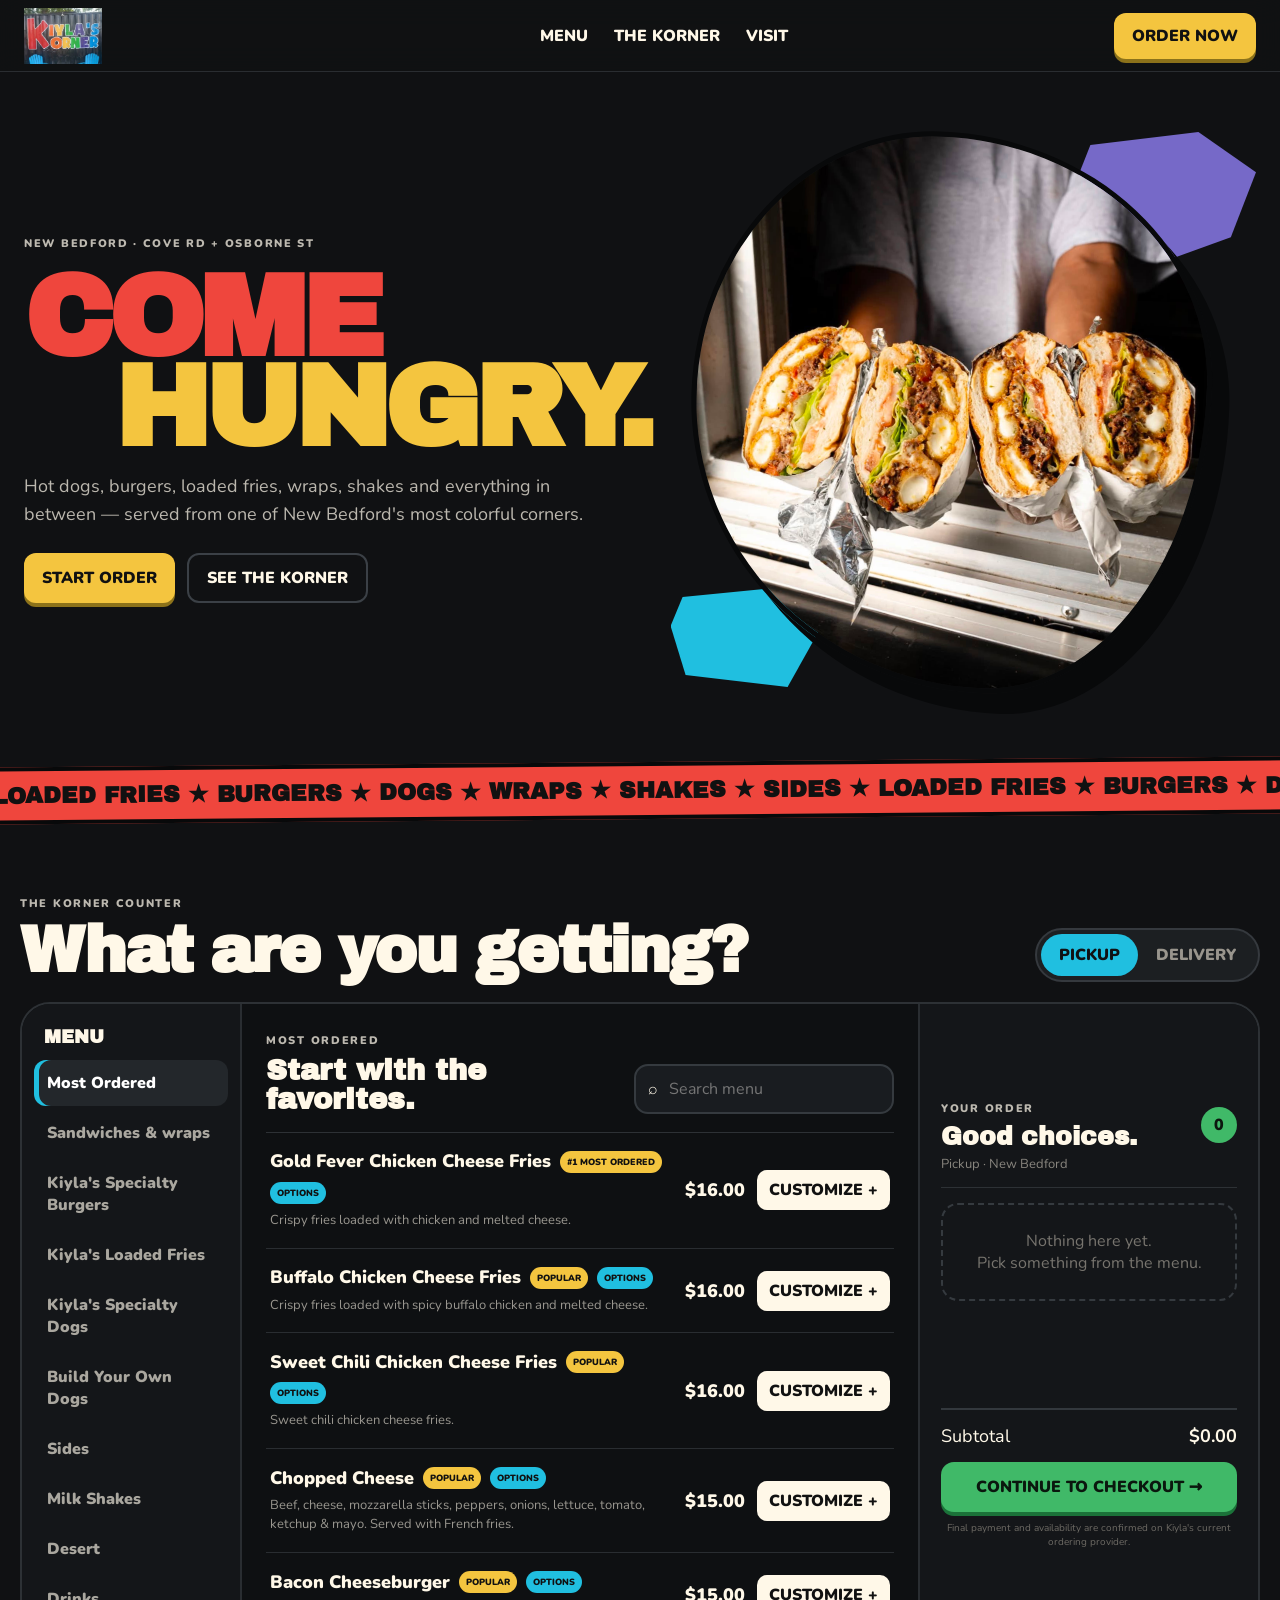
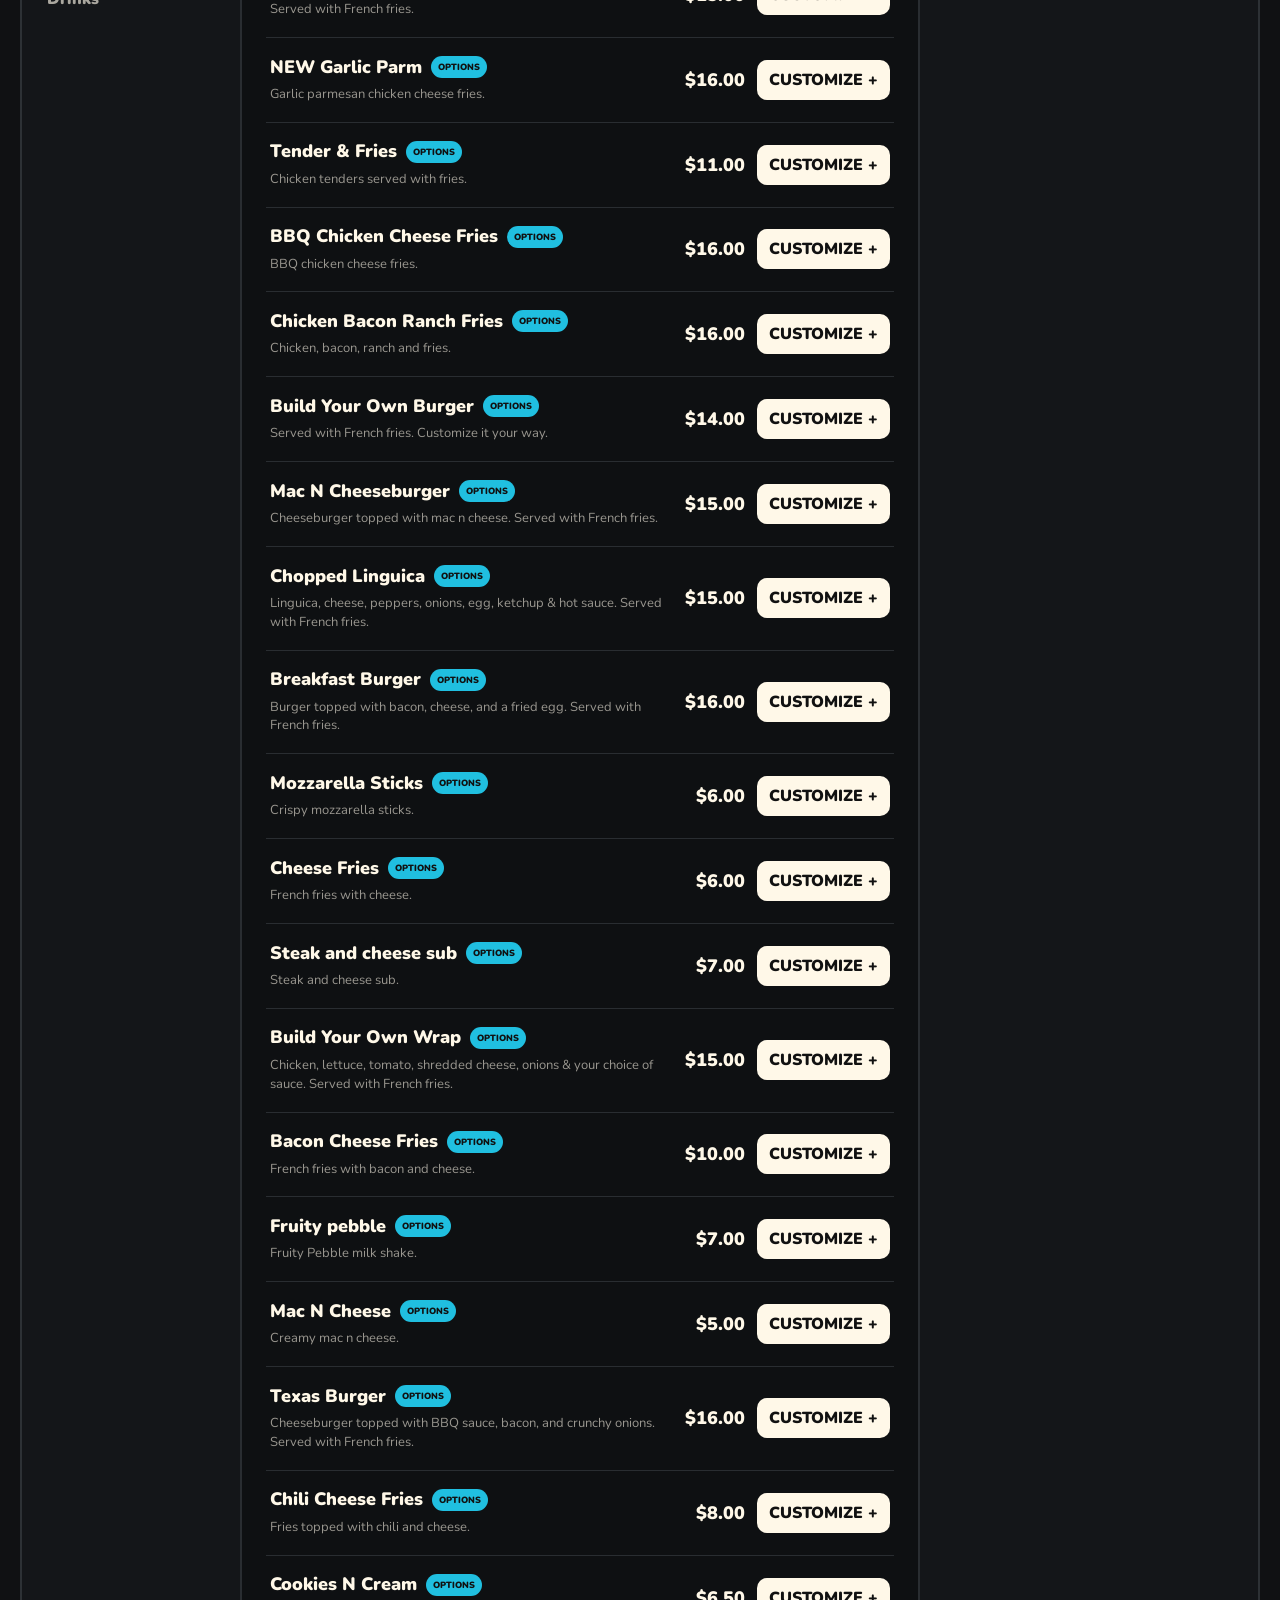
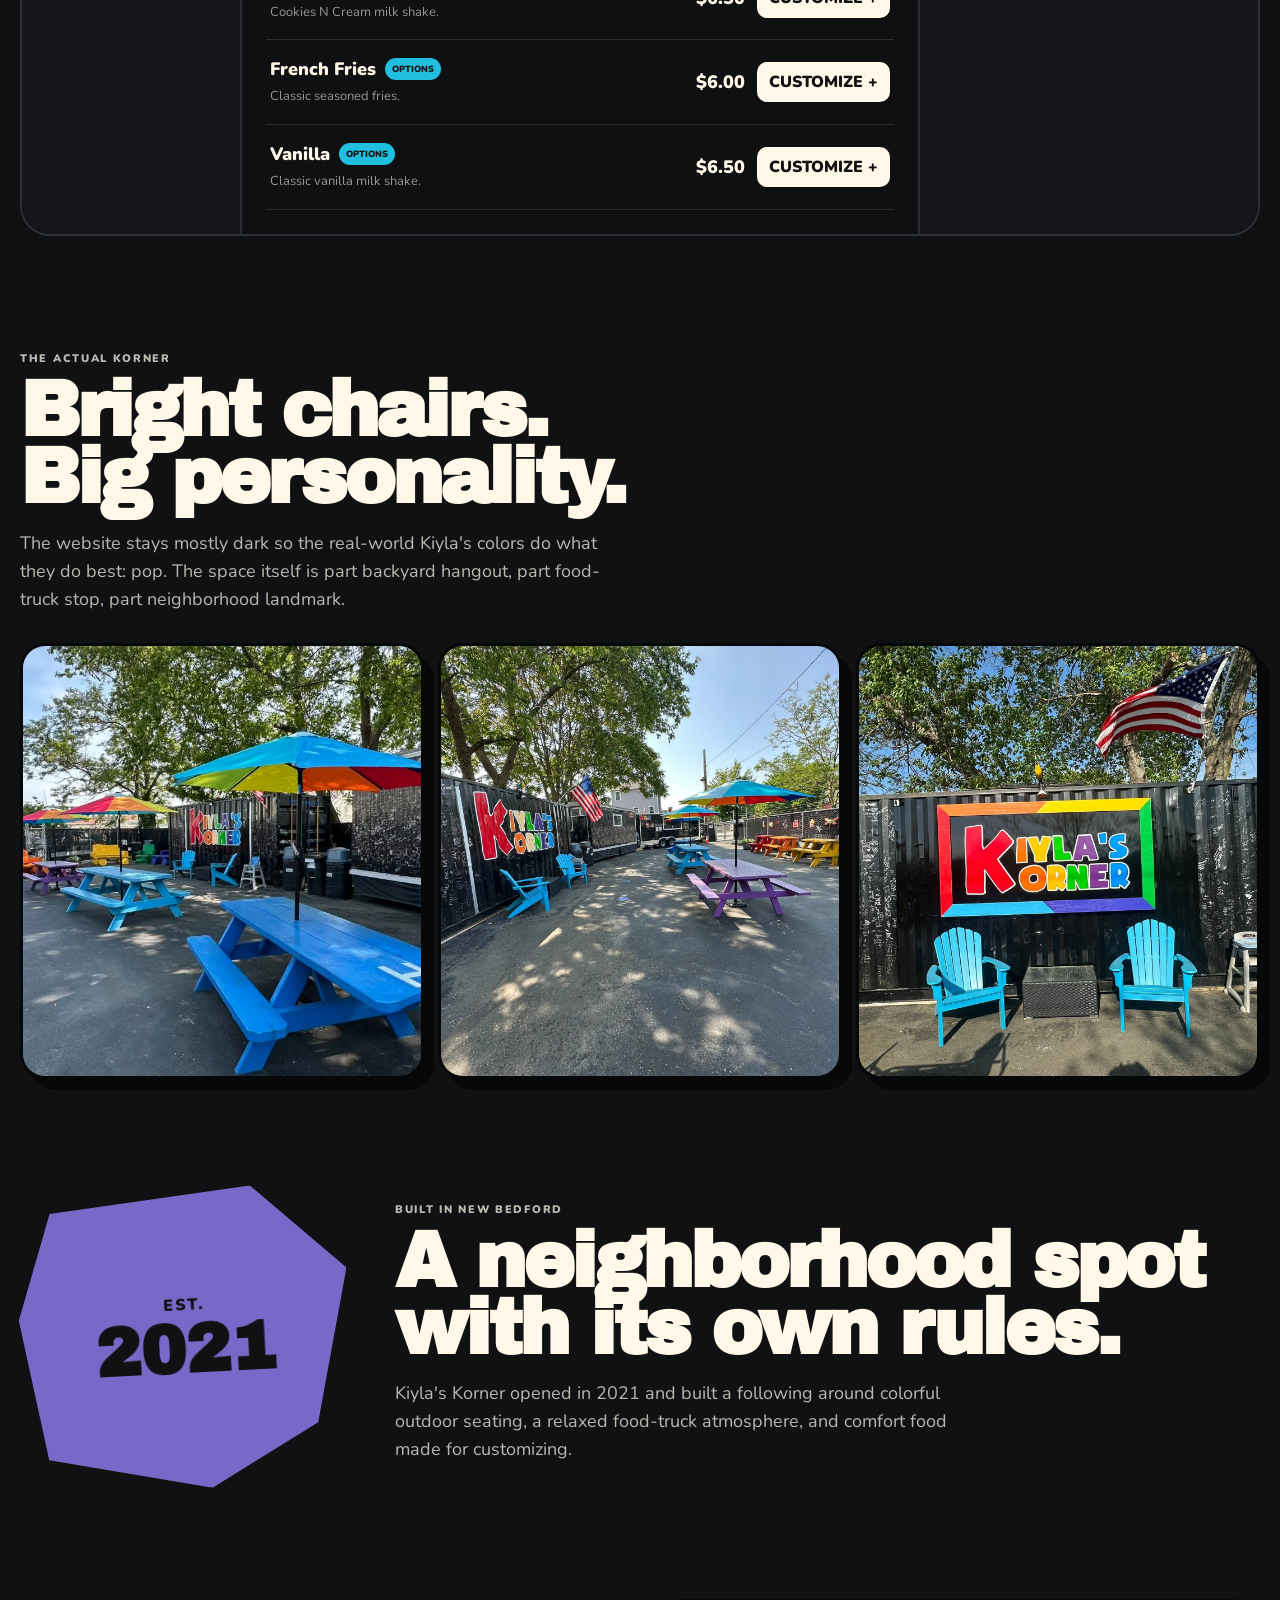
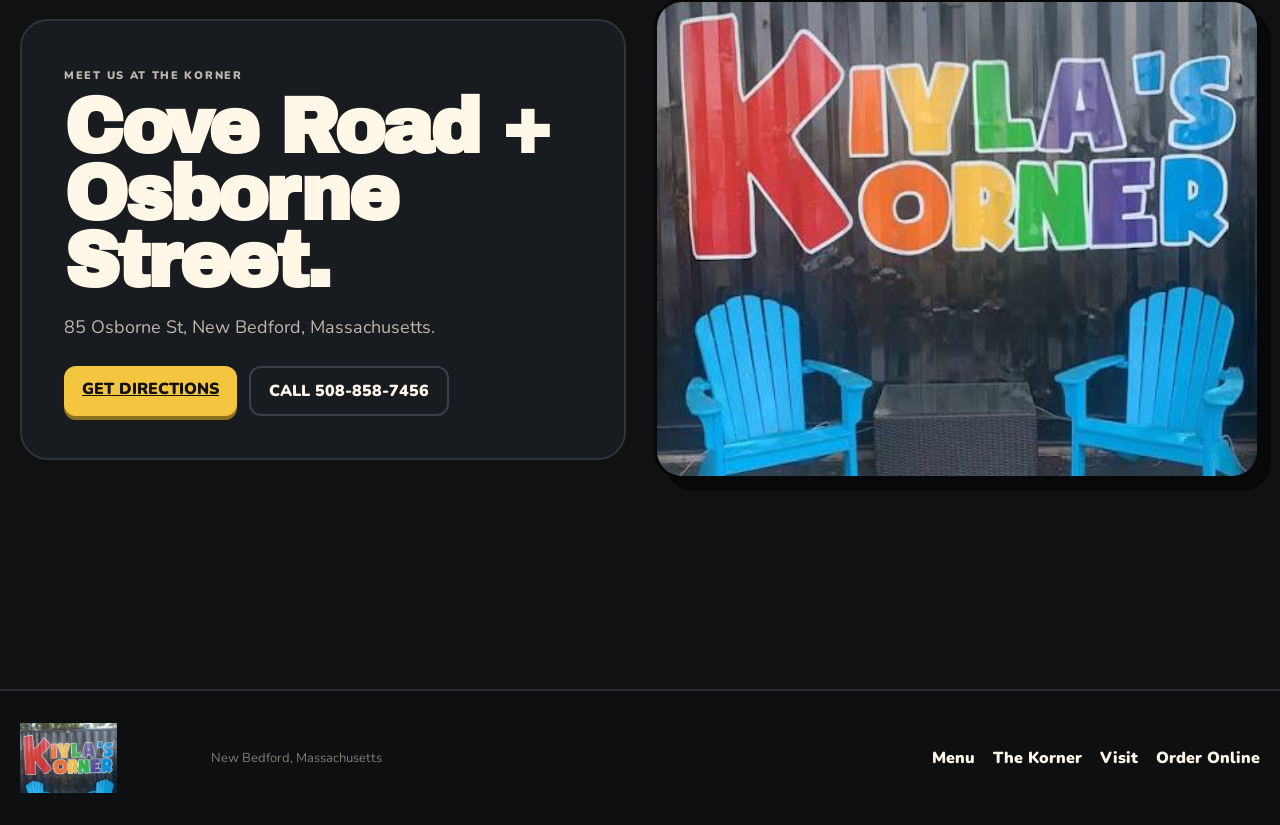
==== commit d250e80e: "Add files via upload" ====
--- a/index.html
+++ b/index.html
@@ -37,7 +37,7 @@
     </div>
 
     <div class="hero-photo">
-      <img class="hero-space-image" src="assets/hero.png" alt="Kiyla's Korner colorful outdoor space">
+      <img class="hero-space-image" src="assets/hero.png" alt="Kiyla's Korner outdoor hero image">
       <div class="rock rock-a"></div>
       <div class="rock rock-b"></div>
     </div>
@@ -173,4 +173,4 @@
 
 <script src="app.js"></script>
 </body>
-</html>
+</html>
--- a/styles.css
+++ b/styles.css
@@ -1,7 +1,7 @@
 @import url('https://fonts.googleapis.com/css2?family=Archivo+Black&family=Nunito:wght@500;600;700;800;900&display=swap');
 :root{--bg:#101113;--panel:#17191c;--panel2:#1d2024;--cream:#fff8e8;--muted:#aaa79f;--red:#ef463d;--orange:#f47b29;--yellow:#f4c53f;--green:#40b968;--purple:#7669c8;--blue:#3997dc;--cyan:#20bfe0;--line:#30343a}
 *{box-sizing:border-box}html{scroll-behavior:smooth}body{margin:0;background:var(--bg);color:var(--cream);font-family:Nunito,system-ui,sans-serif}button,input{font:inherit}a{color:inherit}.topbar{height:72px;position:sticky;top:0;z-index:90;background:rgba(16,17,19,.94);backdrop-filter:blur(14px);display:flex;align-items:center;justify-content:space-between;padding:0 24px;border-bottom:1px solid #2a2d31}.brand{display:flex;align-items:center;gap:10px;text-decoration:none;font:900 17px/1 "Archivo Black"}.logo-chip{width:40px;height:40px;background:var(--red);display:grid;place-items:center;font:900 22px/1 "Archivo Black";clip-path:polygon(12% 3%,82% 0,100% 29%,90% 84%,52% 100%,6% 87%,0 37%);filter:drop-shadow(3px 4px 0 #000)}nav{display:flex;gap:26px}nav a,.footer-links a{text-decoration:none;font-weight:900}.header-order,.primary{border:0;background:var(--yellow);color:#111;padding:12px 18px;border-radius:12px;font-weight:1000;box-shadow:0 4px 0 #8c721a}.hero{max-width:1500px;margin:auto;min-height:690px;padding:58px 24px;display:grid;grid-template-columns:1fr 1fr;gap:42px;align-items:center}.eyebrow{font-size:11px;letter-spacing:1.7px;font-weight:1000;color:#bdb9b0;text-transform:uppercase}.hero h1{font:900 clamp(76px,9vw,145px)/.78 "Archivo Black";letter-spacing:-6px;margin:20px 0}.hero h1 span{display:block}.c-red{color:var(--red)}.c-yellow{color:var(--yellow);margin-left:7vw}.hero p,.space-copy p,.story-band p,.visit p{max-width:600px;color:#bbb7ae;font-size:18px;line-height:1.55}.hero-actions,.visit-actions{display:flex;gap:12px;flex-wrap:wrap;margin-top:24px}.secondary{display:inline-flex;align-items:center;padding:12px 18px;border:2px solid #3b4046;border-radius:12px;text-decoration:none;font-weight:1000}.hero-photo{position:relative;min-height:570px}.hero-photo img{width:92%;height:560px;object-fit:cover;display:block;border-radius:46% 54% 42% 58% / 48% 44% 56% 52%;border:5px solid #08090a;box-shadow:18px 20px 0 #08090a;transform:rotate(2deg)}.rock{position:absolute;z-index:-1;filter:drop-shadow(8px 8px 0 #08090a)}.rock-a{width:180px;height:130px;background:var(--purple);right:0;top:0;clip-path:polygon(8% 10%,68% 0,100% 31%,86% 81%,48% 100%,4% 83%,0 38%)}.rock-b{width:150px;height:100px;background:var(--cyan);left:-20px;bottom:15px;clip-path:polygon(8% 10%,75% 0,100% 41%,78% 100%,10% 88%,0 39%)}.marquee{overflow:hidden;background:var(--red);border-block:4px solid #08090a;transform:rotate(-.5deg);margin-inline:-8px}.marquee div{white-space:nowrap;padding:13px 0;font:900 23px/1 "Archivo Black";color:#111}.menu-shell{max-width:1540px;margin:72px auto;padding:0 20px}.menu-heading{display:flex;align-items:end;justify-content:space-between;gap:20px;margin-bottom:20px}.menu-heading h2{font:900 clamp(42px,5vw,70px)/.95 "Archivo Black";letter-spacing:-2px;margin:8px 0 0}.mode-toggle{display:flex;background:#1c1f22;border:2px solid #35393e;padding:4px;border-radius:999px}.mode-toggle button{border:0;background:transparent;color:#99958d;font-weight:1000;padding:10px 18px;border-radius:999px}.mode-toggle .active{background:var(--cyan);color:#101113}.menu-layout{display:grid;grid-template-columns:220px minmax(0,1fr) 340px;background:#0e1012;border:2px solid #2d3135;border-radius:30px;overflow:hidden;min-height:820px}.menu-categories{border-right:2px solid #292d31;background:#141619;padding:20px 12px}.category-title{font:900 18px/1 "Archivo Black";padding:4px 10px 14px}#categoryButtons{display:flex;flex-direction:column;gap:4px}#categoryButtons button{border:0;background:transparent;color:#aaa79f;text-align:left;padding:12px 13px;border-radius:12px;font-weight:900}#categoryButtons button.active{color:white;background:#23272b;box-shadow:inset 5px 0 var(--cyan)}.menu-list-panel{padding:24px;min-width:0}.menu-toolbar{display:flex;justify-content:space-between;align-items:end;gap:18px;padding-bottom:18px;border-bottom:1px solid #2d3135}.menu-toolbar h3{font:900 29px/1 "Archivo Black";margin:6px 0 0}.search{min-width:260px;display:flex;align-items:center;gap:8px;border:2px solid #353a3f;background:#191c20;border-radius:14px;padding:0 12px}.search input{width:100%;border:0;outline:none;background:transparent;color:white;padding:12px 3px}.menu-list{display:flex;flex-direction:column}.menu-item{display:grid;grid-template-columns:minmax(0,1fr) auto;gap:18px;padding:18px 4px;border-bottom:1px solid #292d31;align-items:center}.menu-item-main{min-width:0}.menu-item-topline{display:flex;align-items:center;gap:9px;flex-wrap:wrap}.menu-item h4{font-size:18px;line-height:1.15;margin:0;font-weight:1000}.menu-item p{color:#99968f;line-height:1.45;font-size:13px;margin:7px 0 0;max-width:650px}.popular-badge{background:var(--yellow);color:#111;font-size:9px;font-weight:1000;padding:5px 7px;border-radius:999px}.menu-item-side{display:flex;align-items:center;gap:12px}.price{font-weight:1000;font-size:18px}.add-button{border:0;background:var(--cream);color:#111;padding:9px 12px;border-radius:10px;font-weight:1000}.cart{border-left:2px solid #292d31;background:#141619;padding:21px}.cart-inner{position:sticky;top:92px}.cart-top{display:flex;justify-content:space-between;align-items:center}.cart-top h3{font:900 25px/1 "Archivo Black";margin:6px 0}.count{width:36px;height:36px;border-radius:50%;background:var(--green);color:#0c170f;display:grid;place-items:center;font-weight:1000}.cart-mode{color:#88857e;border-bottom:1px solid #2d3135;padding-bottom:14px;font-size:13px}.cart-items{min-height:220px;max-height:460px;overflow:auto}.empty{margin-top:15px;padding:25px;border:2px dashed #353a3f;border-radius:17px;text-align:center;color:#77746e}.cart-line{display:grid;grid-template-columns:1fr auto;gap:8px;padding:12px 0;border-bottom:1px solid #2d3135}.cart-line strong{font-size:14px}.cart-line small{display:block;color:#838079;margin-top:4px}.qty{display:flex;align-items:center;gap:6px}.qty button{width:26px;height:26px;border:1px solid #50555b;border-radius:50%;background:#22262a;color:white}.cart-bottom{border-top:2px solid #33383d;padding-top:14px}.subtotal{display:flex;justify-content:space-between;font-size:18px}.checkout{width:100%;margin-top:14px;border:0;border-radius:13px;background:var(--green);color:#0a170e;padding:14px;font-weight:1000;box-shadow:0 4px 0 #1b7239}.cart-bottom small{display:block;text-align:center;color:#6d6a64;font-size:10px;margin-top:9px}.space-section{max-width:1540px;margin:110px auto;padding:0 20px}.space-copy h2,.story-band h2,.visit h2{font:900 clamp(46px,6vw,82px)/.87 "Archivo Black";letter-spacing:-3px;margin:10px 0 18px}.space-grid{display:grid;grid-template-columns:1fr 1fr 1fr;gap:14px;margin-top:30px}.space-photo{margin:0;min-height:430px;border-radius:25px;border:3px solid #070809;box-shadow:10px 11px 0 #070809;overflow:hidden;background:#181b1f}.space-photo img{width:100%;height:100%;min-height:430px;display:block;object-fit:cover}.story-band{max-width:1540px;margin:110px auto;padding:0 20px;display:grid;grid-template-columns:330px 1fr;gap:45px;align-items:center}.stone-badge{height:300px;background:var(--purple);color:#101113;display:flex;flex-direction:column;align-items:center;justify-content:center;clip-path:polygon(11% 6%,72% 0,100% 29%,89% 80%,56% 100%,7% 88%,0 41%);filter:drop-shadow(12px 14px 0 #070809);transform:rotate(-3deg)}.stone-badge span{font-weight:1000;letter-spacing:2px}.stone-badge strong{font:900 68px/1 "Archivo Black"}.visit{max-width:1540px;margin:100px auto;padding:0 20px 110px;display:grid;grid-template-columns:1fr 1fr;gap:28px;align-items:center}.visit>div:first-child{background:#181b1f;border:2px solid #30353a;border-radius:28px;padding:42px}.visit-sign{height:480px;border-radius:28px;overflow:hidden;border:3px solid #070809;box-shadow:11px 12px 0 #070809}.visit-sign img{width:100%;height:100%;object-fit:cover}footer{border-top:2px solid #292d31;padding:32px max(20px,calc((100vw - 1490px)/2));display:flex;justify-content:space-between;gap:30px;align-items:center;background:#0d0f11}.footer-brand{display:flex;gap:11px;align-items:center}.footer-brand div{display:flex;flex-direction:column}.footer-brand strong{font-family:"Archivo Black"}.footer-brand span{color:#807d76;font-size:13px}.footer-links{display:flex;gap:18px}.mobile-cart{display:none}dialog{padding:0;border:0;border-radius:26px;width:min(620px,94vw);background:#15181b;color:var(--cream);box-shadow:0 25px 80px rgba(0,0,0,.7)}dialog::backdrop{background:rgba(0,0,0,.72);backdrop-filter:blur(6px)}.dialog-close{position:absolute;right:13px;top:13px;border:0;background:#25292d;color:white;width:38px;height:38px;border-radius:50%;font-size:25px}.dialog-content{padding:30px}.dialog-content h3{font:900 31px/1 "Archivo Black";margin:8px 0}.dialog-content p{color:#aaa69e;line-height:1.5}.option-title{font-weight:1000;margin:19px 0 8px}.option-chips{display:flex;flex-wrap:wrap;gap:7px}.option-chip{border:2px solid #3c4146;background:#202428;color:#ddd;padding:8px 10px;border-radius:999px;font-weight:900}.option-chip.selected{background:var(--yellow);border-color:var(--yellow);color:#111}.dialog-footer{display:flex;justify-content:space-between;align-items:center;border-top:1px solid #34383d;margin-top:23px;padding-top:18px}.dialog-footer strong{font-size:23px}.dialog-footer button{border:0;background:var(--cyan);color:#0b1619;padding:12px 15px;border-radius:12px;font-weight:1000}
-@media(max-width:1120px){.menu-layout{grid-template-columns:200px 1fr}.cart{display:none}.mobile-cart{display:flex;position:fixed;z-index:110;left:14px;right:14px;bottom:14px;background:var(--cream);color:#111;border-radius:17px;padding:10px 11px 10px 15px;justify-content:space-between;align-items:center;box-shadow:0 15px 55px rgba(0,0,0,.5)}.mobile-cart div{display:flex;gap:10px}.mobile-cart button{border:0;background:#111;color:white;padding:10px 14px;border-radius:11px;font-weight:1000}}
+.custom-badge{background:var(--cyan);color:#111;font-size:9px;font-weight:1000;padding:5px 7px;border-radius:999px}.option-help{color:#8d8981!important;font-size:12px!important;margin:0 0 9px!important}.required{font-size:9px;background:var(--red);color:white;border-radius:999px;padding:4px 7px;margin-left:6px;vertical-align:middle}@media(max-width:1120px){.menu-layout{grid-template-columns:200px 1fr}.cart{display:none}.mobile-cart{display:flex;position:fixed;z-index:110;left:14px;right:14px;bottom:14px;background:var(--cream);color:#111;border-radius:17px;padding:10px 11px 10px 15px;justify-content:space-between;align-items:center;box-shadow:0 15px 55px rgba(0,0,0,.5)}.mobile-cart div{display:flex;gap:10px}.mobile-cart button{border:0;background:#111;color:white;padding:10px 14px;border-radius:11px;font-weight:1000}}
 @media(max-width:800px){.topbar{padding:0 14px;height:66px}.topbar nav{display:none}.brand{font-size:14px}.hero{display:block;padding:38px 16px 52px;min-height:0}.hero h1{font-size:clamp(66px,21vw,105px);letter-spacing:-4px}.hero-photo{min-height:430px;margin-top:28px}.hero-photo img{height:420px;width:100%}.menu-shell{margin:48px auto;padding:0 11px}.menu-heading{align-items:flex-start;flex-direction:column}.menu-heading h2{font-size:45px}.menu-layout{display:block;border-radius:25px}.menu-categories{border-right:0;border-bottom:2px solid #292d31;padding:12px}.category-title{display:none}#categoryButtons{flex-direction:row;overflow-x:auto;scrollbar-width:none}#categoryButtons button{white-space:nowrap;flex:0 0 auto}#categoryButtons button.active{box-shadow:inset 0 -4px var(--cyan)}.menu-list-panel{padding:15px}.menu-toolbar{display:block}.search{min-width:0;margin-top:14px}.menu-item{padding:16px 2px}.menu-item p{font-size:12px}.menu-item-side{gap:8px}.space-section,.story-band,.visit{display:block;margin:72px auto;padding-inline:15px}.space-grid{grid-template-columns:1fr;gap:18px}.space-photo,.space-photo img{min-height:430px}.story-band{padding-bottom:10px}.stone-badge{max-width:330px;margin:0 auto 28px}.visit-sign{margin-top:20px;height:370px}footer{display:block;padding:28px 16px 95px}.footer-links{margin-top:20px;flex-wrap:wrap}}
 @media(max-width:520px){.menu-item{grid-template-columns:1fr}.menu-item-side{justify-content:space-between}.space-photo{min-height:380px}}
 @media(prefers-reduced-motion:reduce){html{scroll-behavior:auto}}
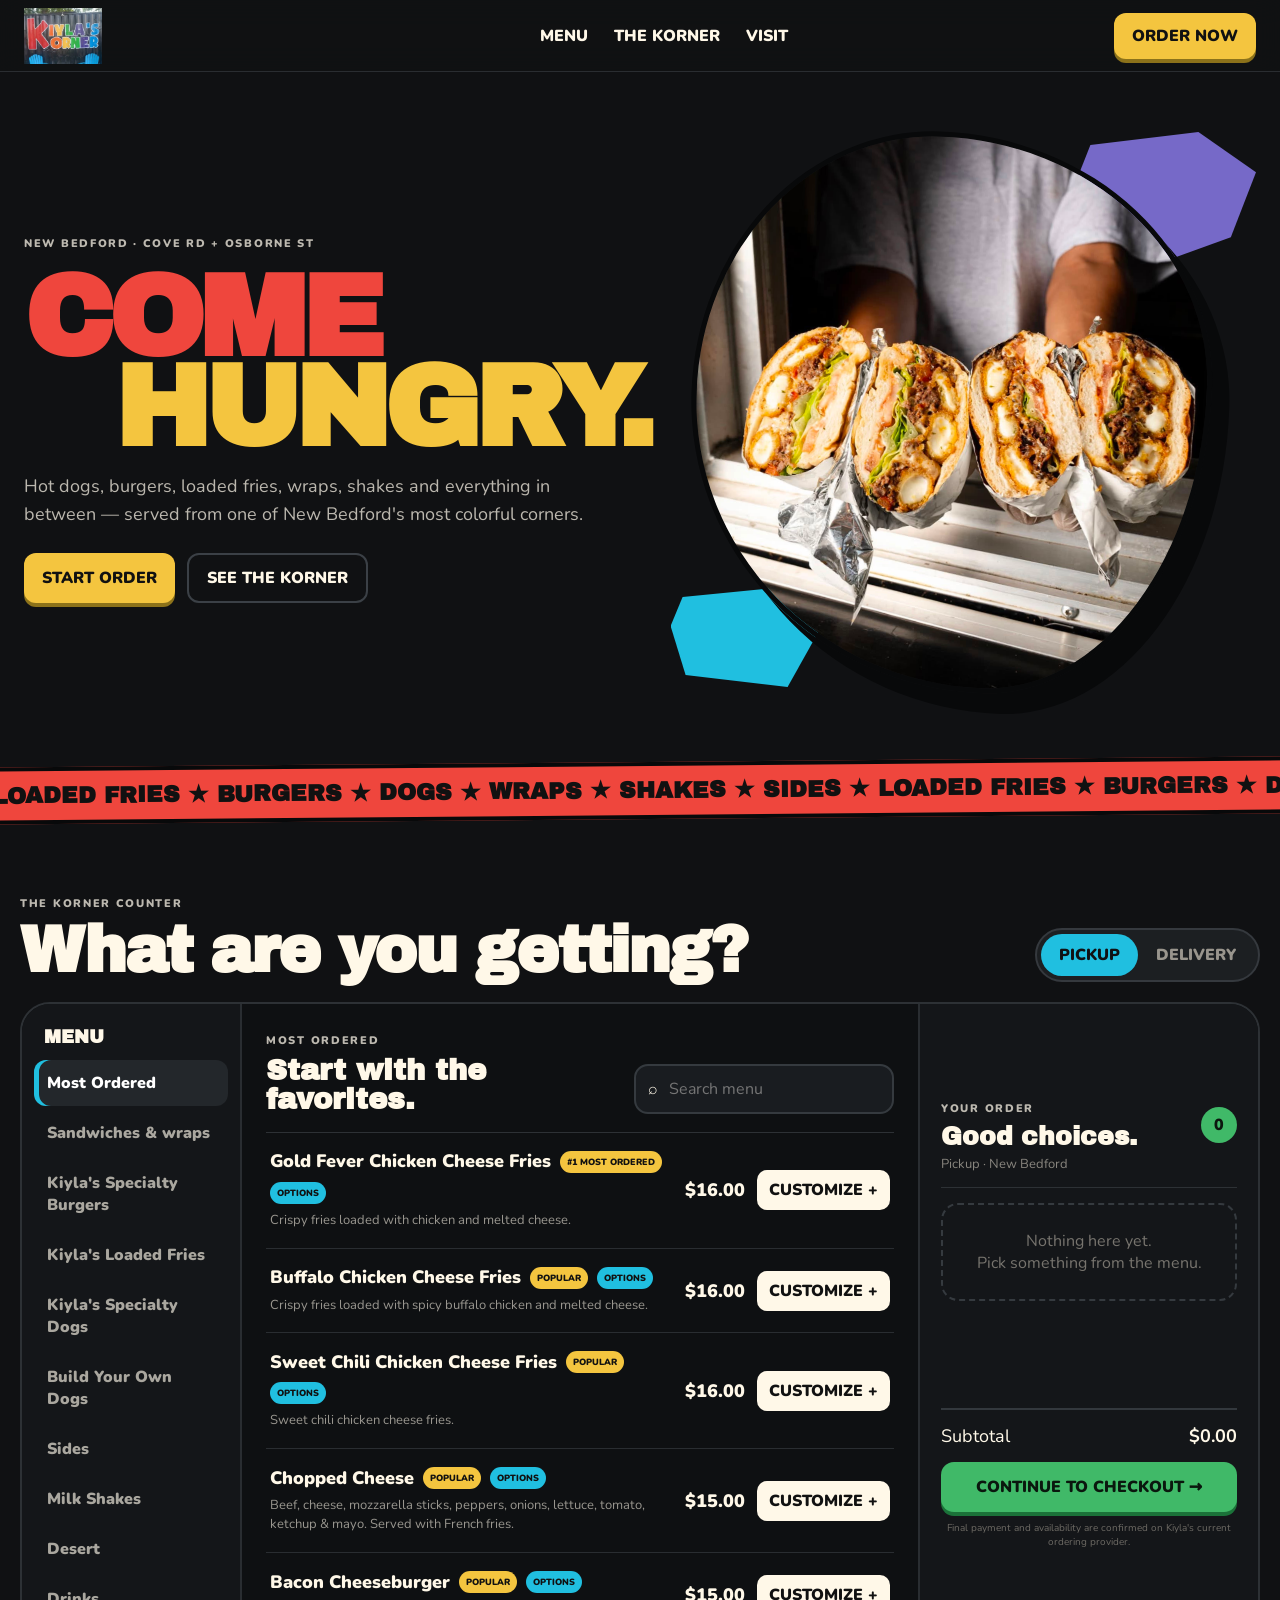
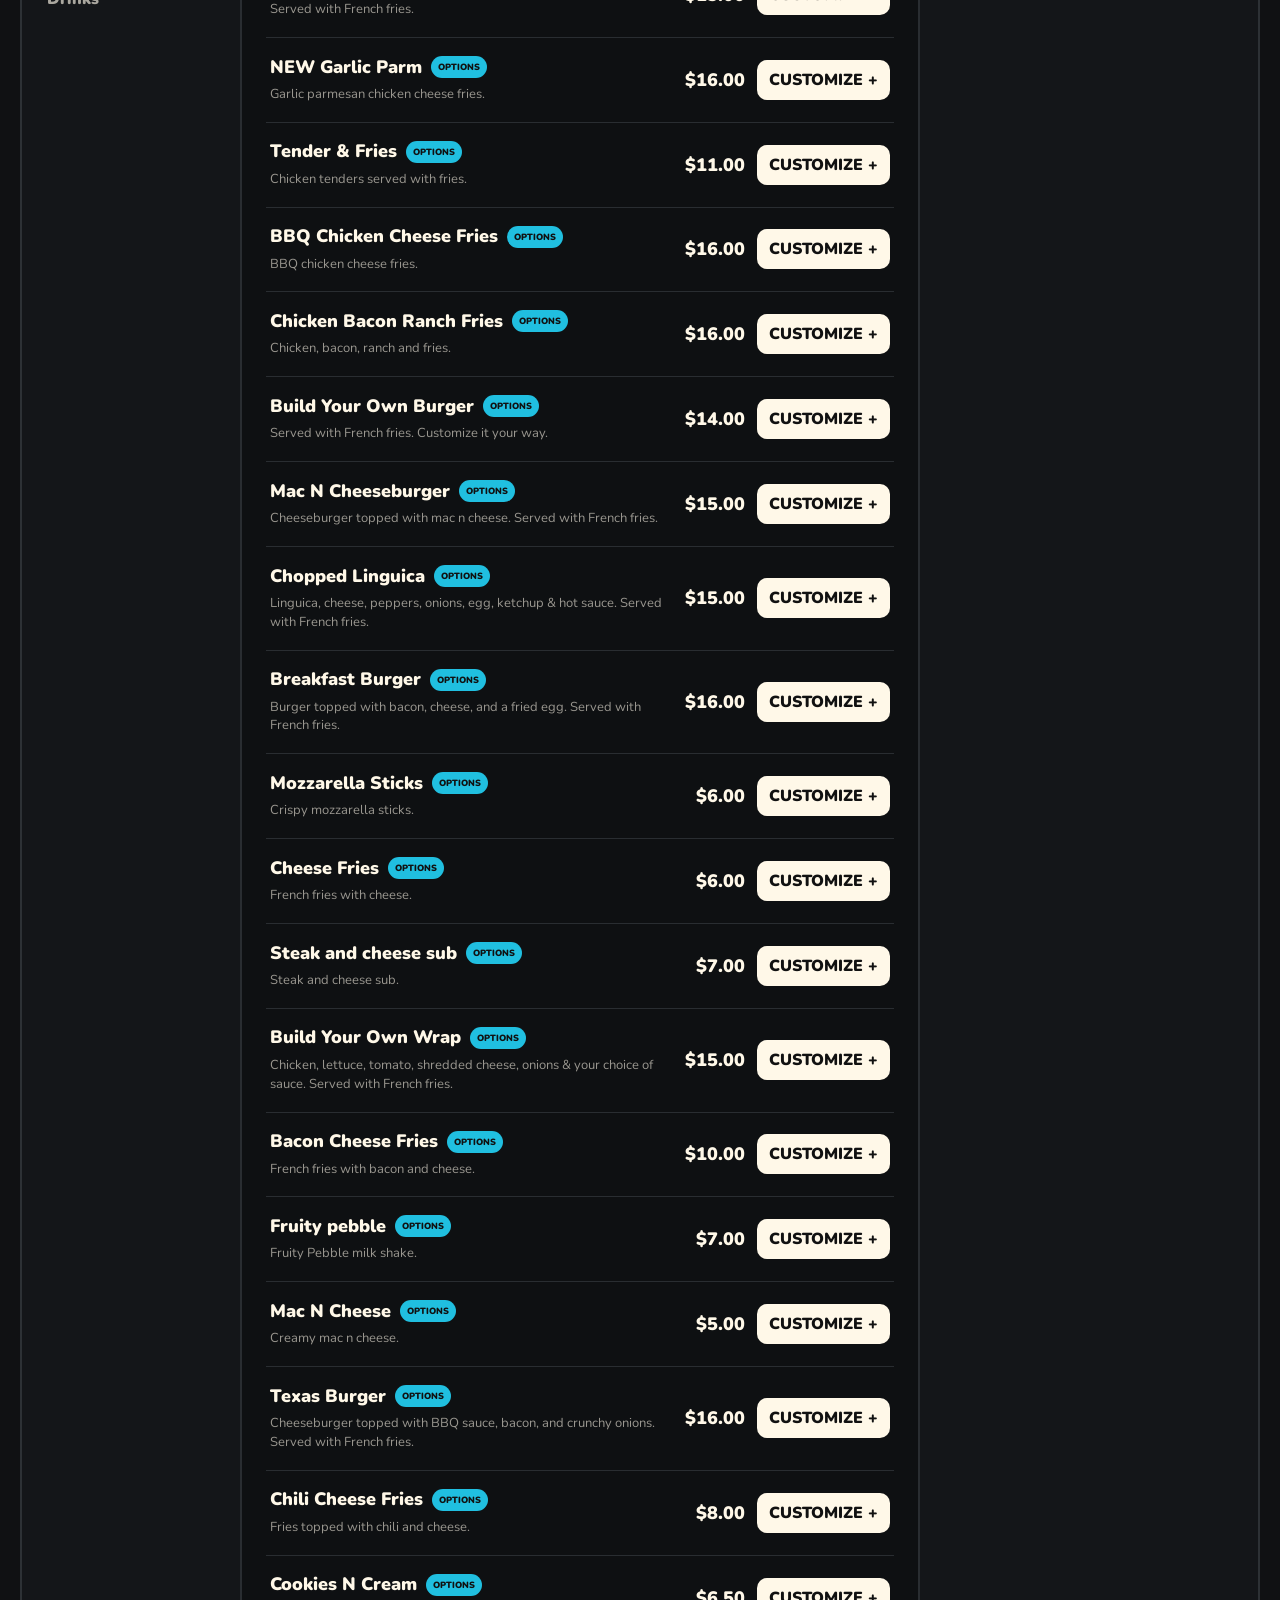
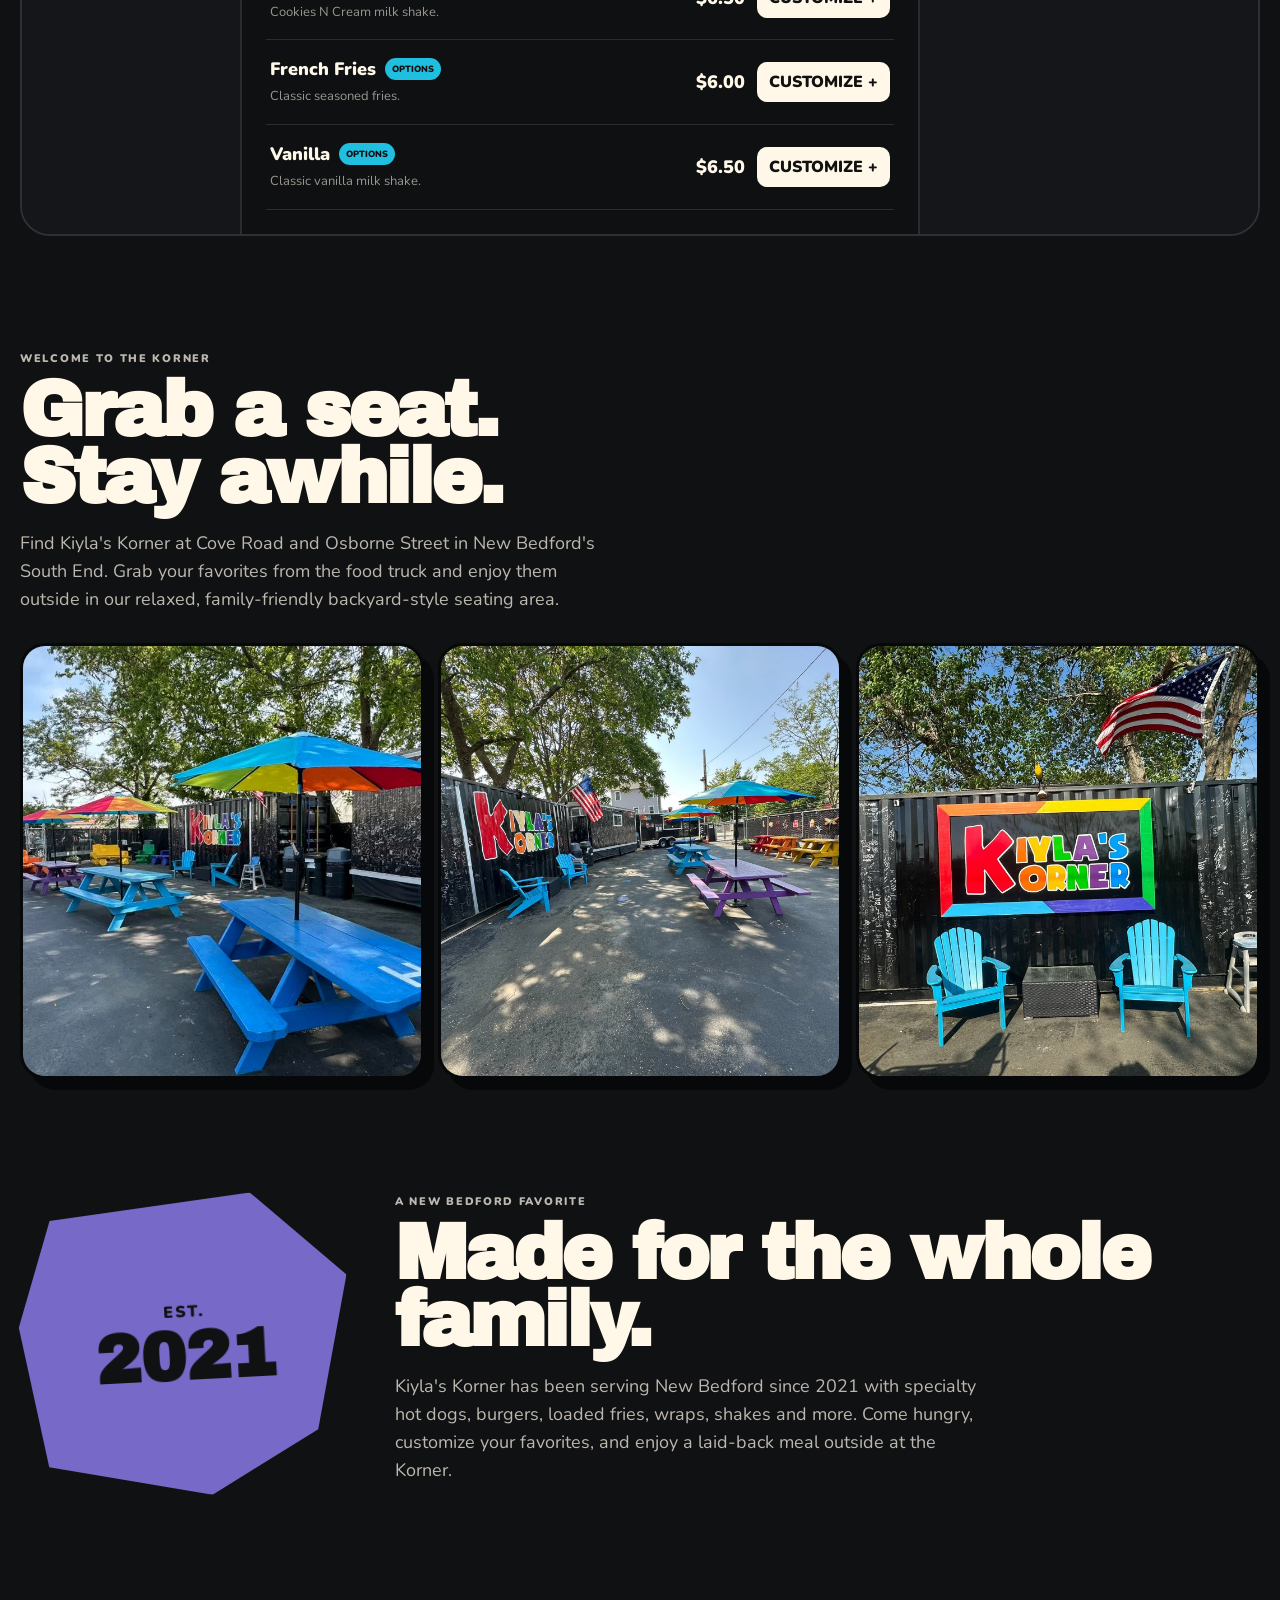
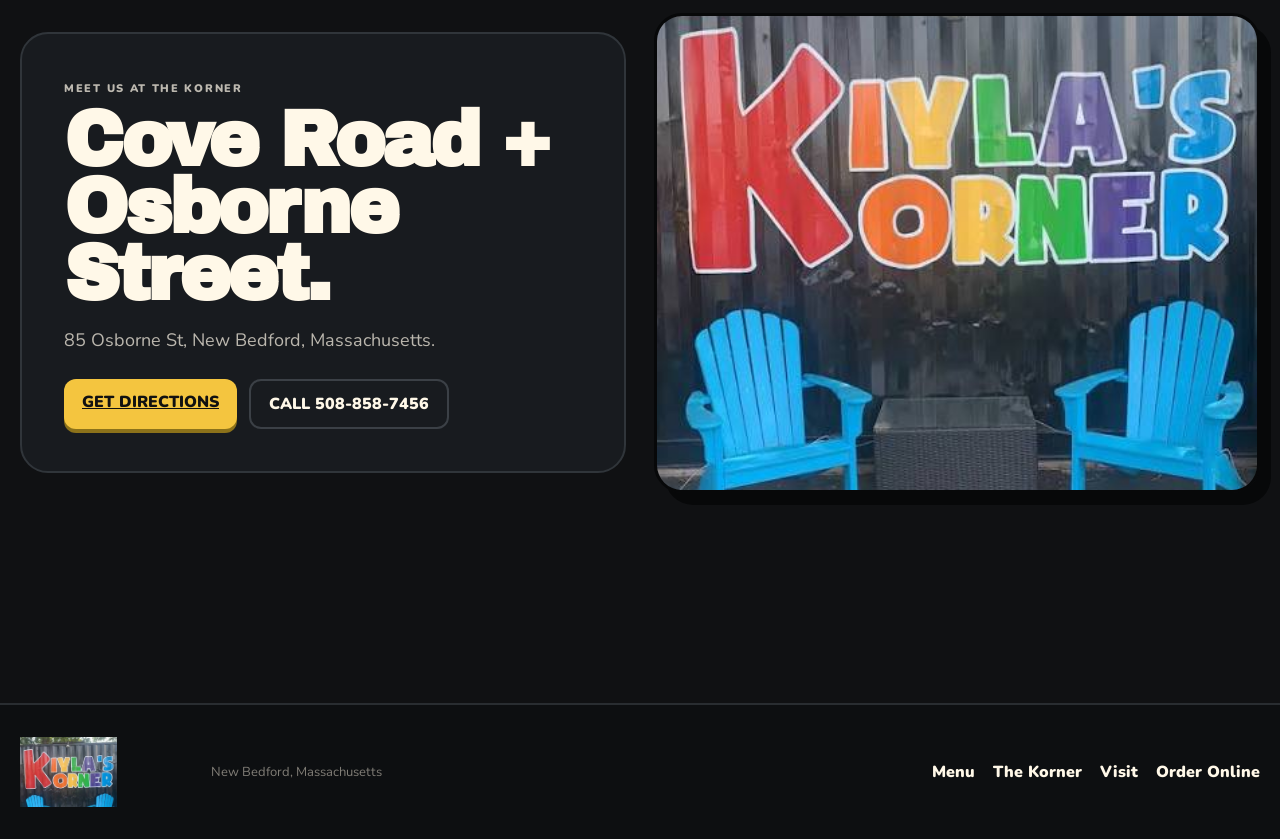
==== commit edf3fa92: "Add files via upload" ====
--- a/index.html
+++ b/index.html
@@ -103,9 +103,9 @@
 
   <section id="space" class="space-section">
     <div class="space-copy">
-      <span class="eyebrow">THE ACTUAL KORNER</span>
-      <h2>Bright chairs.<br>Big personality.</h2>
-      <p>The website stays mostly dark so the real-world Kiyla's colors do what they do best: pop. The space itself is part backyard hangout, part food-truck stop, part neighborhood landmark.</p>
+      <span class="eyebrow">WELCOME TO THE KORNER</span>
+      <h2>Grab a seat.<br>Stay awhile.</h2>
+      <p>Find Kiyla's Korner at Cove Road and Osborne Street in New Bedford's South End. Grab your favorites from the food truck and enjoy them outside in our relaxed, family-friendly backyard-style seating area.</p>
     </div>
     <div class="space-grid">
       <figure class="space-photo"><img src="assets/space1.png" alt="Kiyla's Korner outdoor space"></figure>
@@ -117,9 +117,9 @@
   <section class="story-band">
     <div class="stone-badge"><span>EST.</span><strong>2021</strong></div>
     <div>
-      <span class="eyebrow">BUILT IN NEW BEDFORD</span>
-      <h2>A neighborhood spot with its own rules.</h2>
-      <p>Kiyla's Korner opened in 2021 and built a following around colorful outdoor seating, a relaxed food-truck atmosphere, and comfort food made for customizing.</p>
+      <span class="eyebrow">A NEW BEDFORD FAVORITE</span>
+      <h2>Made for the whole family.</h2>
+      <p>Kiyla's Korner has been serving New Bedford since 2021 with specialty hot dogs, burgers, loaded fries, wraps, shakes and more. Come hungry, customize your favorites, and enjoy a laid-back meal outside at the Korner.</p>
     </div>
   </section>
 
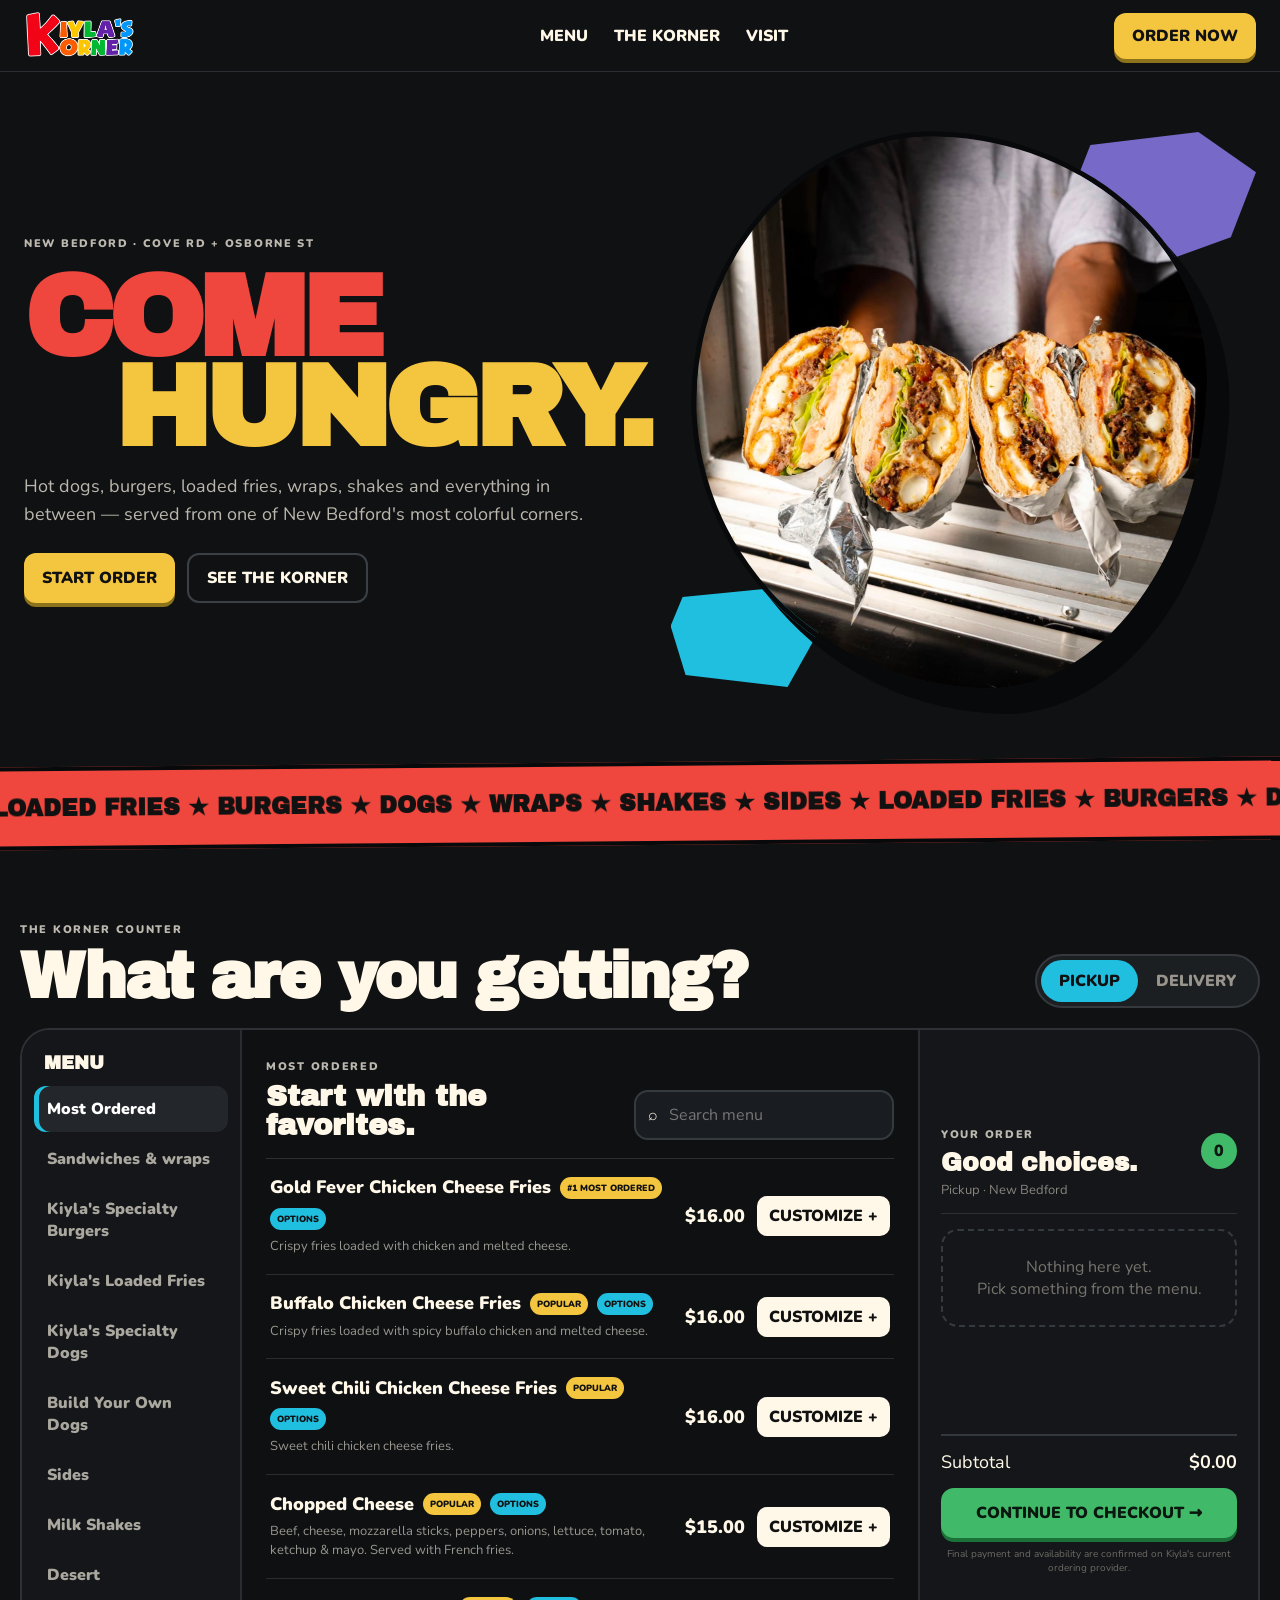
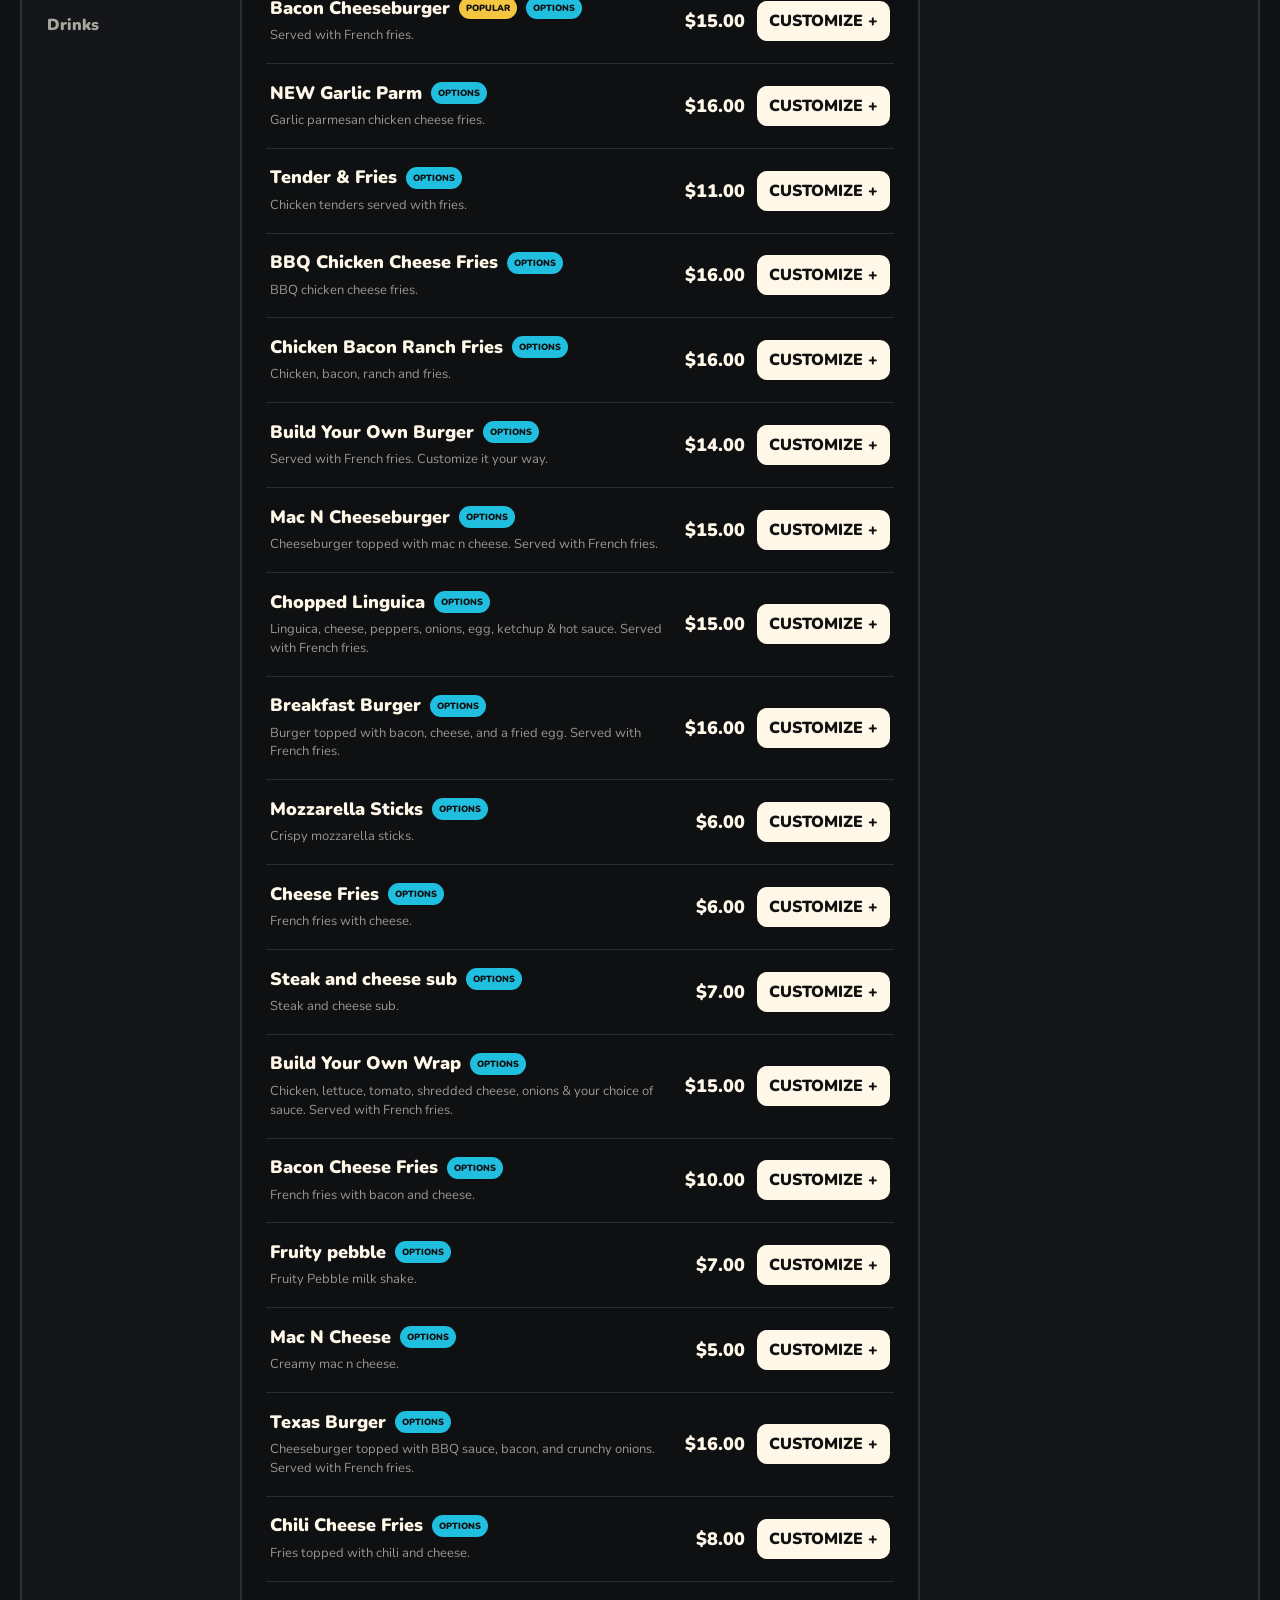
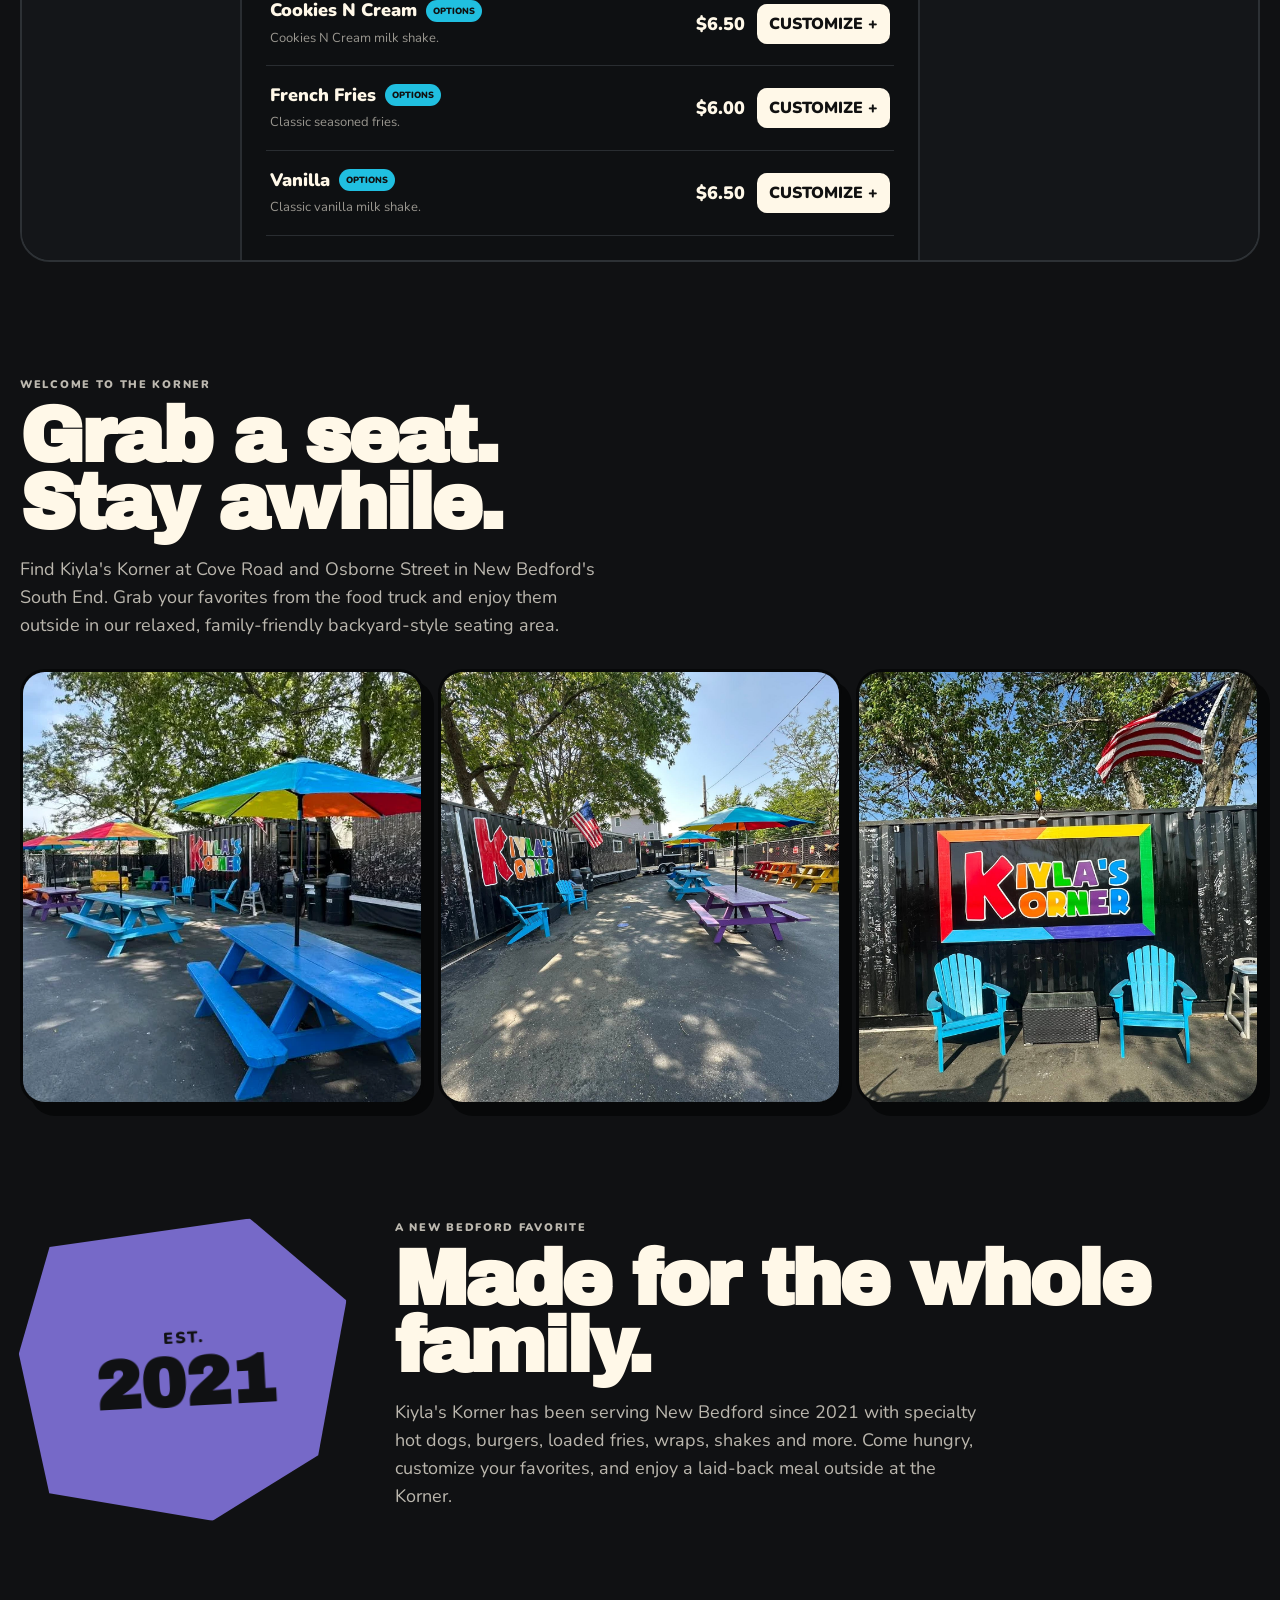
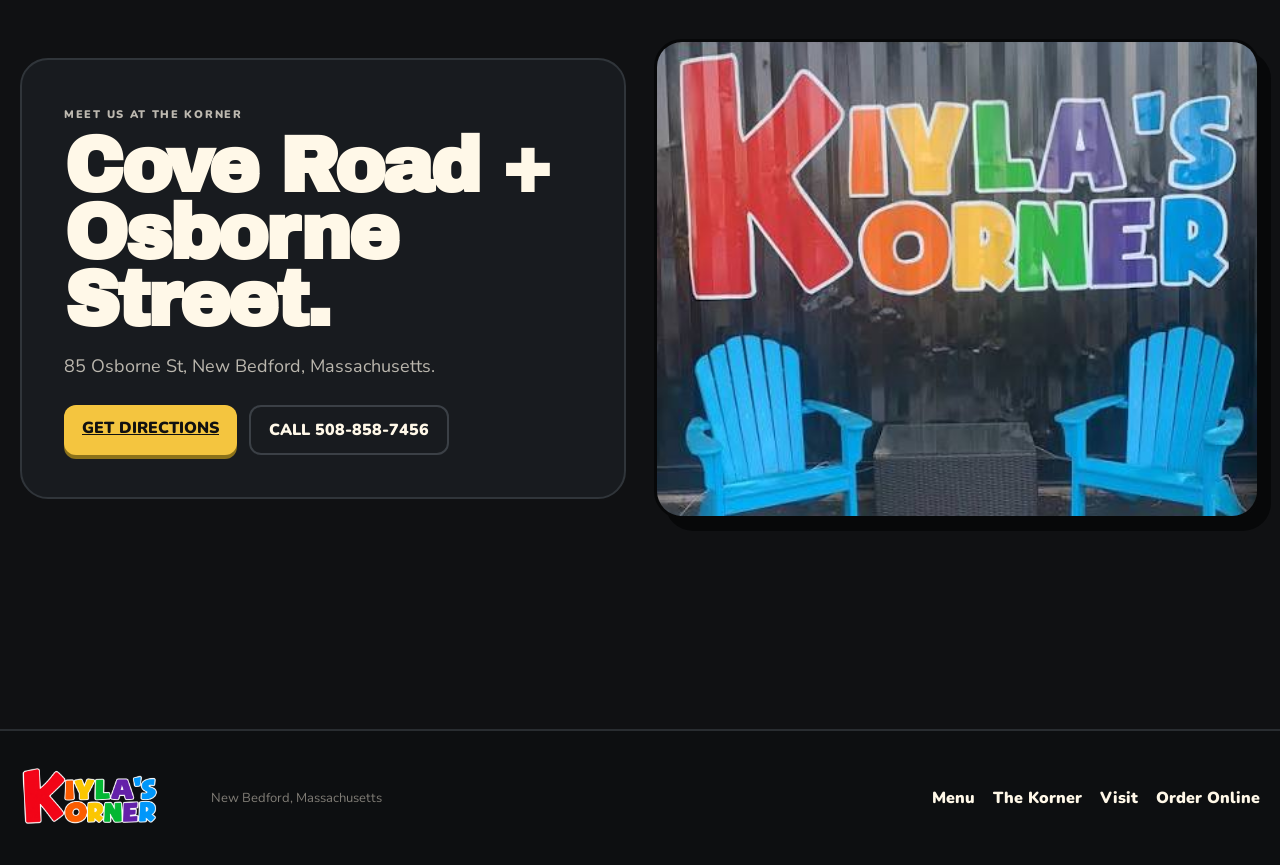
==== commit 849c032c: "Add files via upload" ====
--- a/index.html
+++ b/index.html
@@ -44,7 +44,10 @@
   </section>
 
   <section class="marquee" aria-hidden="true">
-    <div>LOADED FRIES ★ BURGERS ★ DOGS ★ WRAPS ★ SHAKES ★ SIDES ★ LOADED FRIES ★ BURGERS ★ DOGS ★ WRAPS ★</div>
+    <div class="marquee-track">
+      <span>LOADED FRIES ★ BURGERS ★ DOGS ★ WRAPS ★ SHAKES ★ SIDES ★&nbsp;</span>
+      <span>LOADED FRIES ★ BURGERS ★ DOGS ★ WRAPS ★ SHAKES ★ SIDES ★&nbsp;</span>
+    </div>
   </section>
 
   <section id="menu" class="menu-shell">
@@ -152,10 +155,13 @@
   </div>
 </footer>
 
-<div class="mobile-cart">
-  <div><strong id="mobileCount">0 items</strong><span id="mobileTotal">$0.00</span></div>
-  <button id="mobileCheckout">CHECKOUT</button>
-</div>
+<button class="mobile-cart" id="mobileCheckout" type="button" aria-label="Open Kiyla's Korner checkout">
+  <span class="mobile-cart-copy">
+    <strong id="mobileCount">0 items</strong>
+    <span id="mobileTotal">$0.00</span>
+  </span>
+  <span class="mobile-cart-label">CART →</span>
+</button>
 
 <dialog id="itemDialog">
   <button class="dialog-close" id="closeDialog">×</button>
--- a/styles.css
+++ b/styles.css
@@ -11,3 +11,102 @@
 .hero-photo .hero-space-image{object-position:right center}
 .footer-logo{display:block;width:180px;max-height:70px;object-fit:contain;object-position:left center}
 @media(max-width:800px){.site-logo{width:145px;max-height:48px}.footer-logo{width:160px}}
+
+/* Mobile cart button + continuous menu marquee */
+html,body{max-width:100%;overflow-x:hidden}
+.marquee{position:relative;overflow:hidden}
+.marquee-track{display:flex;width:max-content;will-change:transform;animation:kornerMarquee 24s linear infinite}
+.marquee-track span{display:block;flex:none;white-space:nowrap;padding:13px 0;font:900 23px/1 "Archivo Black";color:#111}
+@keyframes kornerMarquee{from{transform:translate3d(0,0,0)}to{transform:translate3d(-50%,0,0)}}
+
+@media(max-width:1120px){
+  .mobile-cart{
+    display:flex;
+    position:fixed;
+    z-index:110;
+    left:auto;
+    right:max(12px,env(safe-area-inset-right));
+    bottom:max(12px,env(safe-area-inset-bottom));
+    width:auto;
+    min-width:154px;
+    max-width:calc(100vw - 24px);
+    border:2px solid #08090a;
+    background:var(--cream);
+    color:#111;
+    border-radius:999px;
+    padding:9px 11px 9px 14px;
+    align-items:center;
+    justify-content:space-between;
+    gap:11px;
+    box-shadow:6px 7px 0 #08090a,0 14px 40px rgba(0,0,0,.35);
+    cursor:pointer;
+  }
+  .mobile-cart-copy{display:flex;flex-direction:column;align-items:flex-start;gap:0;line-height:1.05}
+  .mobile-cart-copy strong{font-size:12px;font-weight:1000}
+  .mobile-cart-copy #mobileTotal{font-size:11px;font-weight:900;color:#5d5a54;margin-top:3px}
+  .mobile-cart-label{display:grid;place-items:center;min-height:36px;padding:0 11px;background:#111;color:#fff;border-radius:999px;font-size:10px;font-weight:1000;white-space:nowrap}
+}
+
+@media(max-width:800px){
+  .marquee-track{animation-duration:18s}
+  .marquee-track span{font-size:18px;padding:11px 0}
+  .hero{width:100%;padding-inline:clamp(14px,4vw,22px)}
+  .hero h1{font-size:clamp(54px,20vw,92px);line-height:.82;letter-spacing:clamp(-4px,-.7vw,-2px)}
+  .hero p{font-size:16px}
+  .hero-photo{width:100%;min-height:auto}
+  .hero-photo img{height:clamp(340px,105vw,500px);max-height:72vh}
+  .menu-shell{width:100%;padding-inline:clamp(9px,3vw,15px)}
+  .menu-heading h2{font-size:clamp(36px,11vw,50px)}
+  .menu-layout{width:100%;min-width:0}
+  .menu-list-panel{min-width:0}
+  #categoryButtons{max-width:100%;overscroll-behavior-inline:contain}
+  .space-section,.story-band,.visit{width:100%}
+  .space-copy h2,.story-band h2,.visit h2{font-size:clamp(40px,13vw,64px);letter-spacing:-2px}
+  .space-photo,.space-photo img{min-height:clamp(310px,105vw,450px)}
+  .visit>div:first-child{padding:clamp(24px,7vw,42px)}
+  dialog{width:min(620px,calc(100vw - 18px));max-height:calc(100dvh - 18px);overflow:auto}
+  .dialog-content{padding:26px 18px 20px}
+}
+
+@media(max-width:520px){
+  .topbar{padding-inline:10px}
+  .site-logo{width:min(140px,38vw)}
+  .header-order{padding:9px 11px;font-size:11px}
+  .hero{padding-top:30px}
+  .hero h1{font-size:clamp(50px,19vw,78px)}
+  .c-yellow{margin-left:3vw}
+  .hero-actions{gap:8px}
+  .hero-actions .primary,.hero-actions .secondary{padding:11px 13px;font-size:12px}
+  .menu-heading{gap:14px}
+  .mode-toggle{width:100%}
+  .mode-toggle button{flex:1;padding-inline:10px}
+  .menu-toolbar h3{font-size:clamp(24px,8vw,30px)}
+  .menu-item{grid-template-columns:minmax(0,1fr) auto;gap:10px;align-items:start}
+  .menu-item-side{flex-direction:column;align-items:flex-end;gap:8px}
+  .menu-item h4{font-size:16px}
+  .price{font-size:16px}
+  .add-button{padding:8px 9px;font-size:11px}
+  .space-photo,.space-photo img{min-height:clamp(280px,96vw,390px)}
+  .visit-sign{height:clamp(300px,95vw,390px)}
+  footer{padding-bottom:86px}
+  .mobile-cart{right:max(10px,env(safe-area-inset-right));bottom:max(10px,env(safe-area-inset-bottom));min-width:146px;padding:8px 9px 8px 12px;gap:8px;box-shadow:4px 5px 0 #08090a,0 12px 28px rgba(0,0,0,.32)}
+  .mobile-cart-label{min-height:34px;padding-inline:10px}
+}
+
+@media(max-width:360px){
+  .topbar{height:62px}
+  .site-logo{width:118px}
+  .header-order{font-size:10px;padding:8px 9px}
+  .hero{padding-inline:12px}
+  .hero h1{font-size:clamp(46px,18.5vw,66px);letter-spacing:-2px}
+  .hero p{font-size:15px}
+  .menu-shell{padding-inline:7px}
+  .menu-list-panel{padding:12px}
+  .menu-item{grid-template-columns:1fr}
+  .menu-item-side{flex-direction:row;align-items:center;justify-content:space-between}
+  .mobile-cart{min-width:138px}
+  .mobile-cart-copy strong{font-size:11px}
+  .mobile-cart-label{font-size:9px;padding-inline:9px}
+}
+
+@media(prefers-reduced-motion:reduce){.marquee-track{animation:none}}
